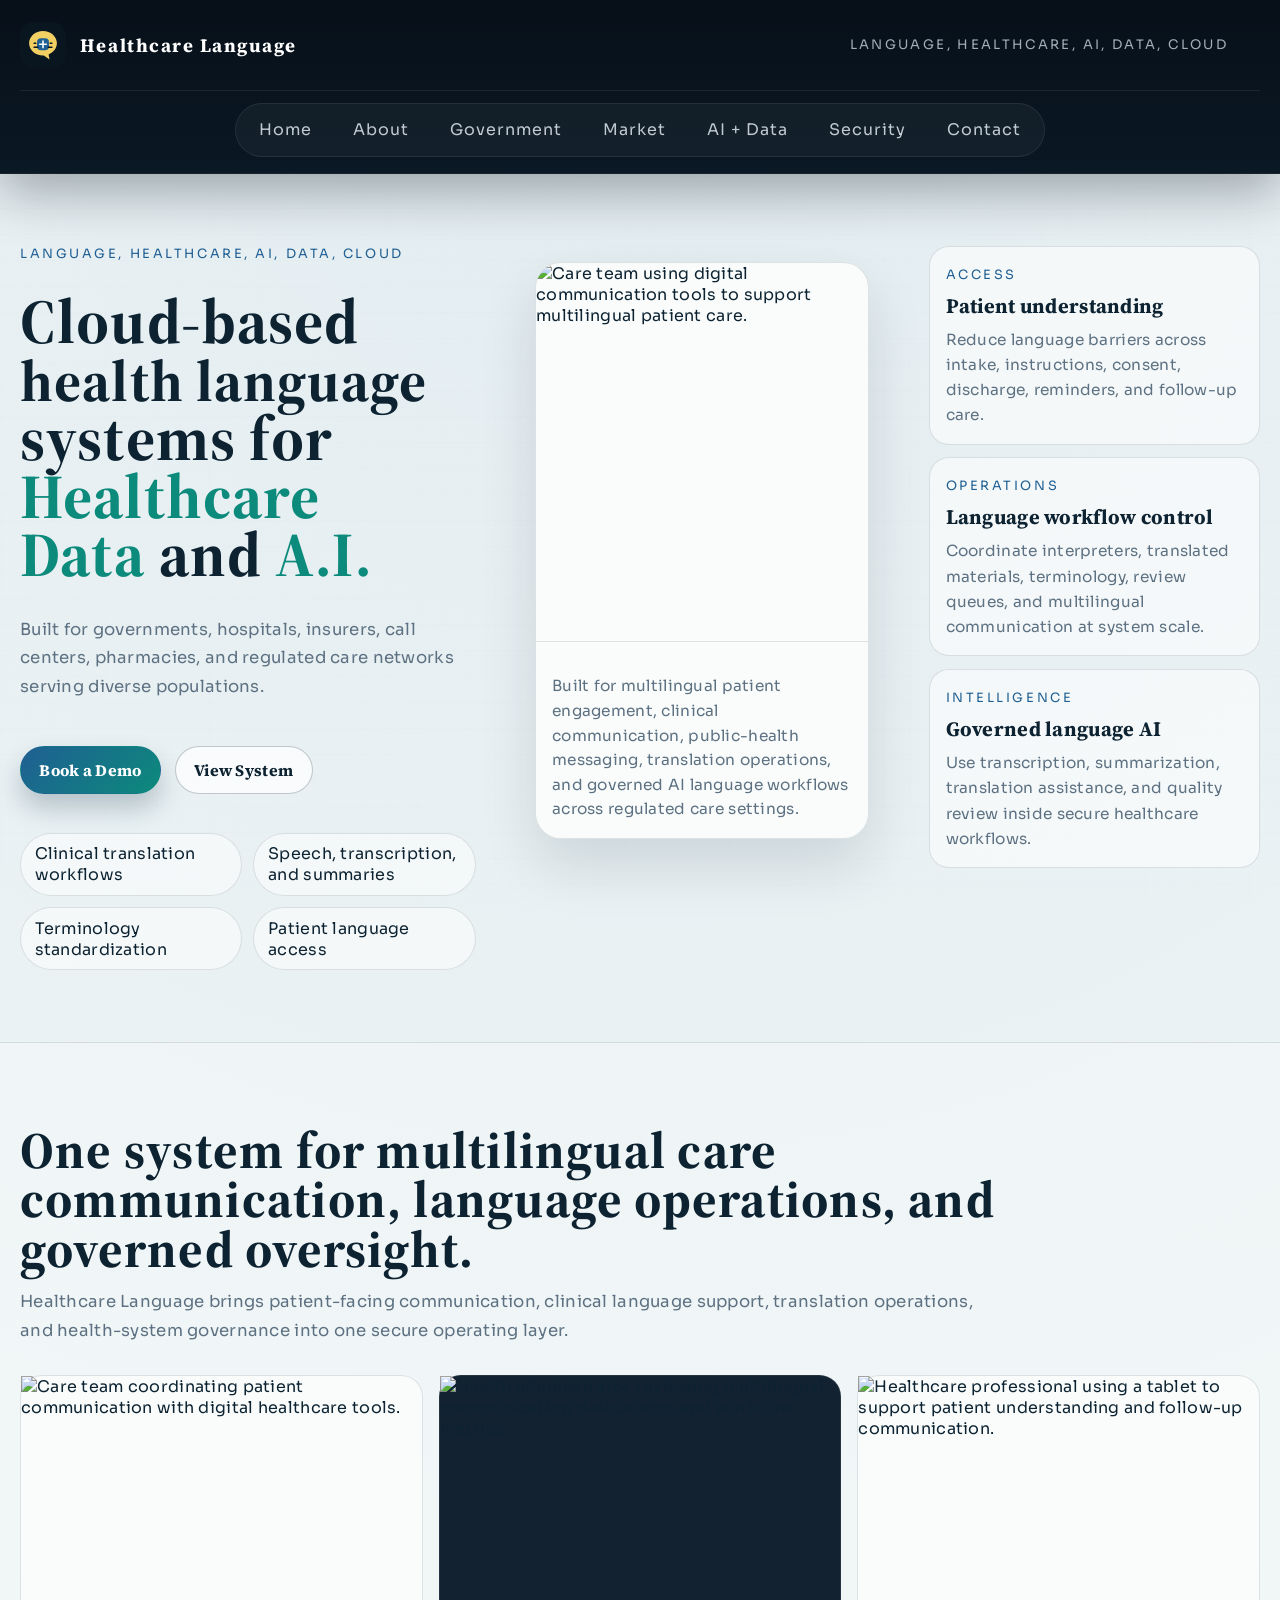
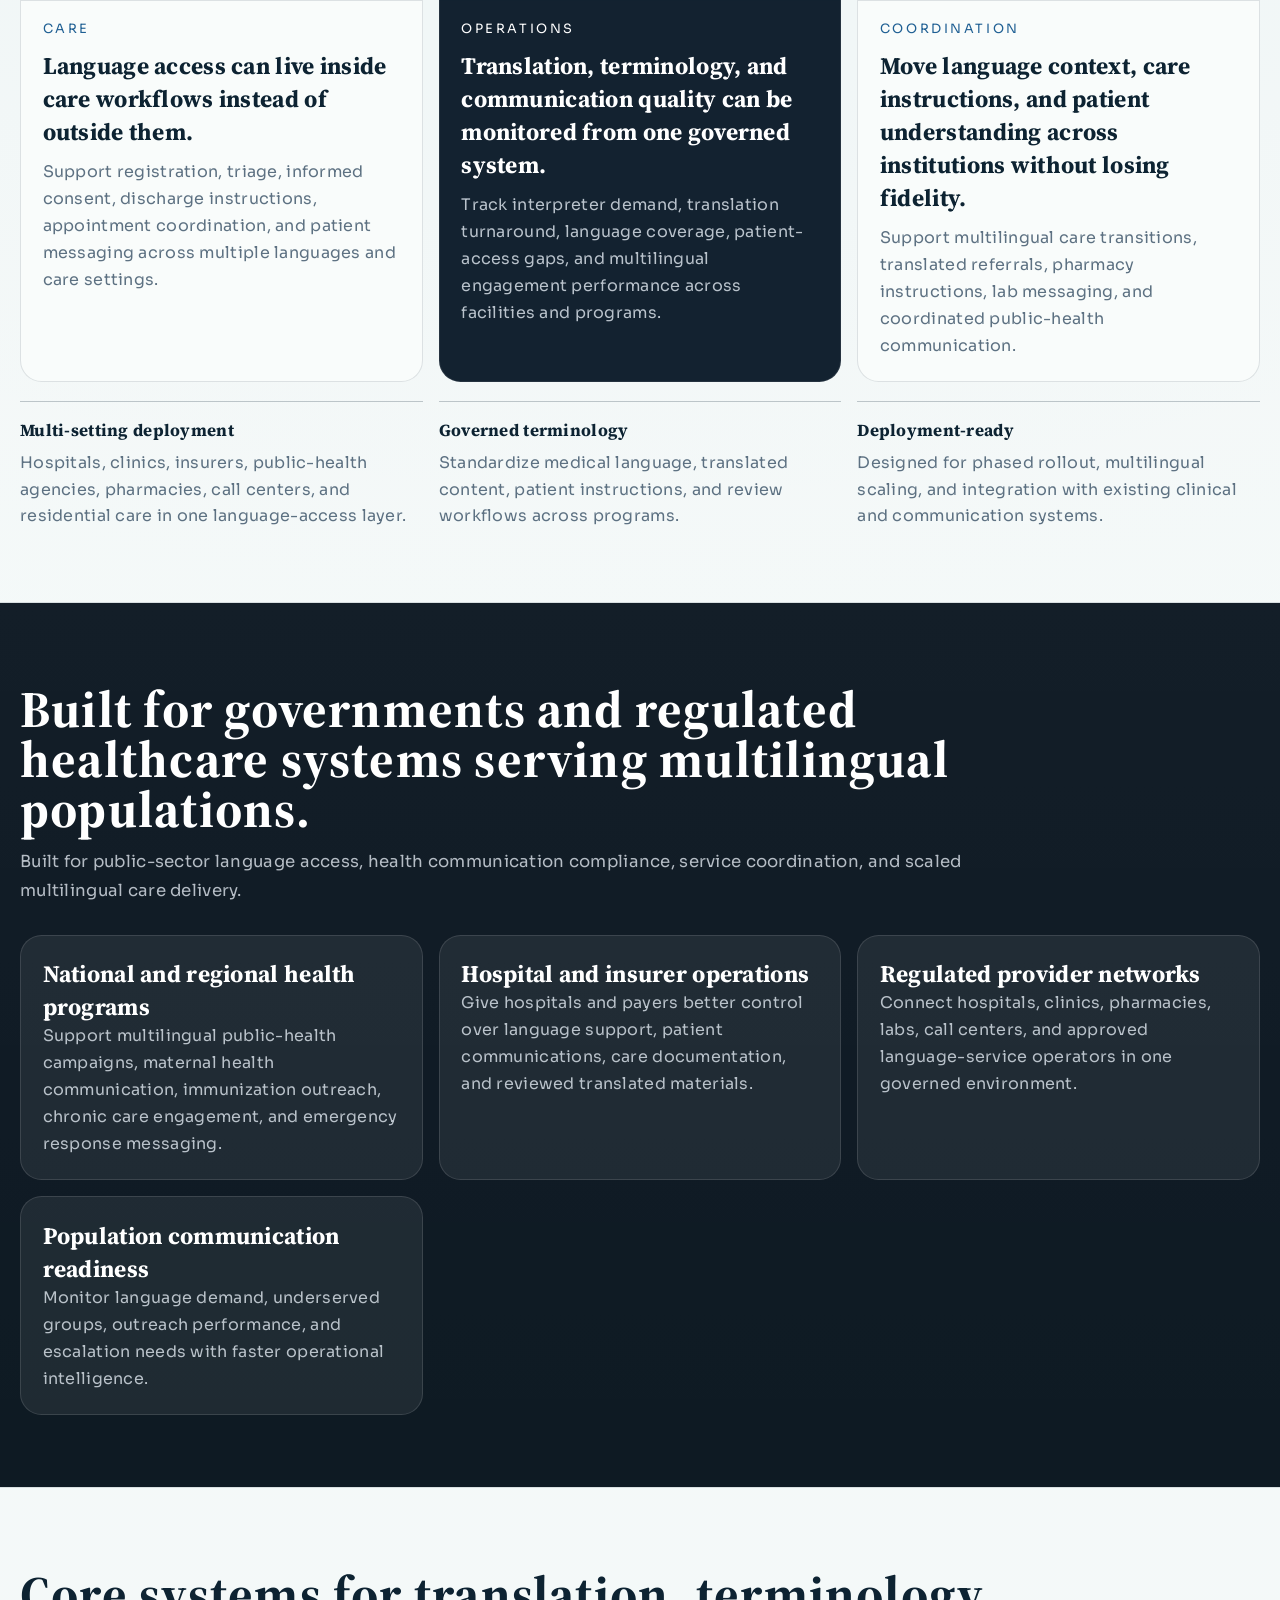
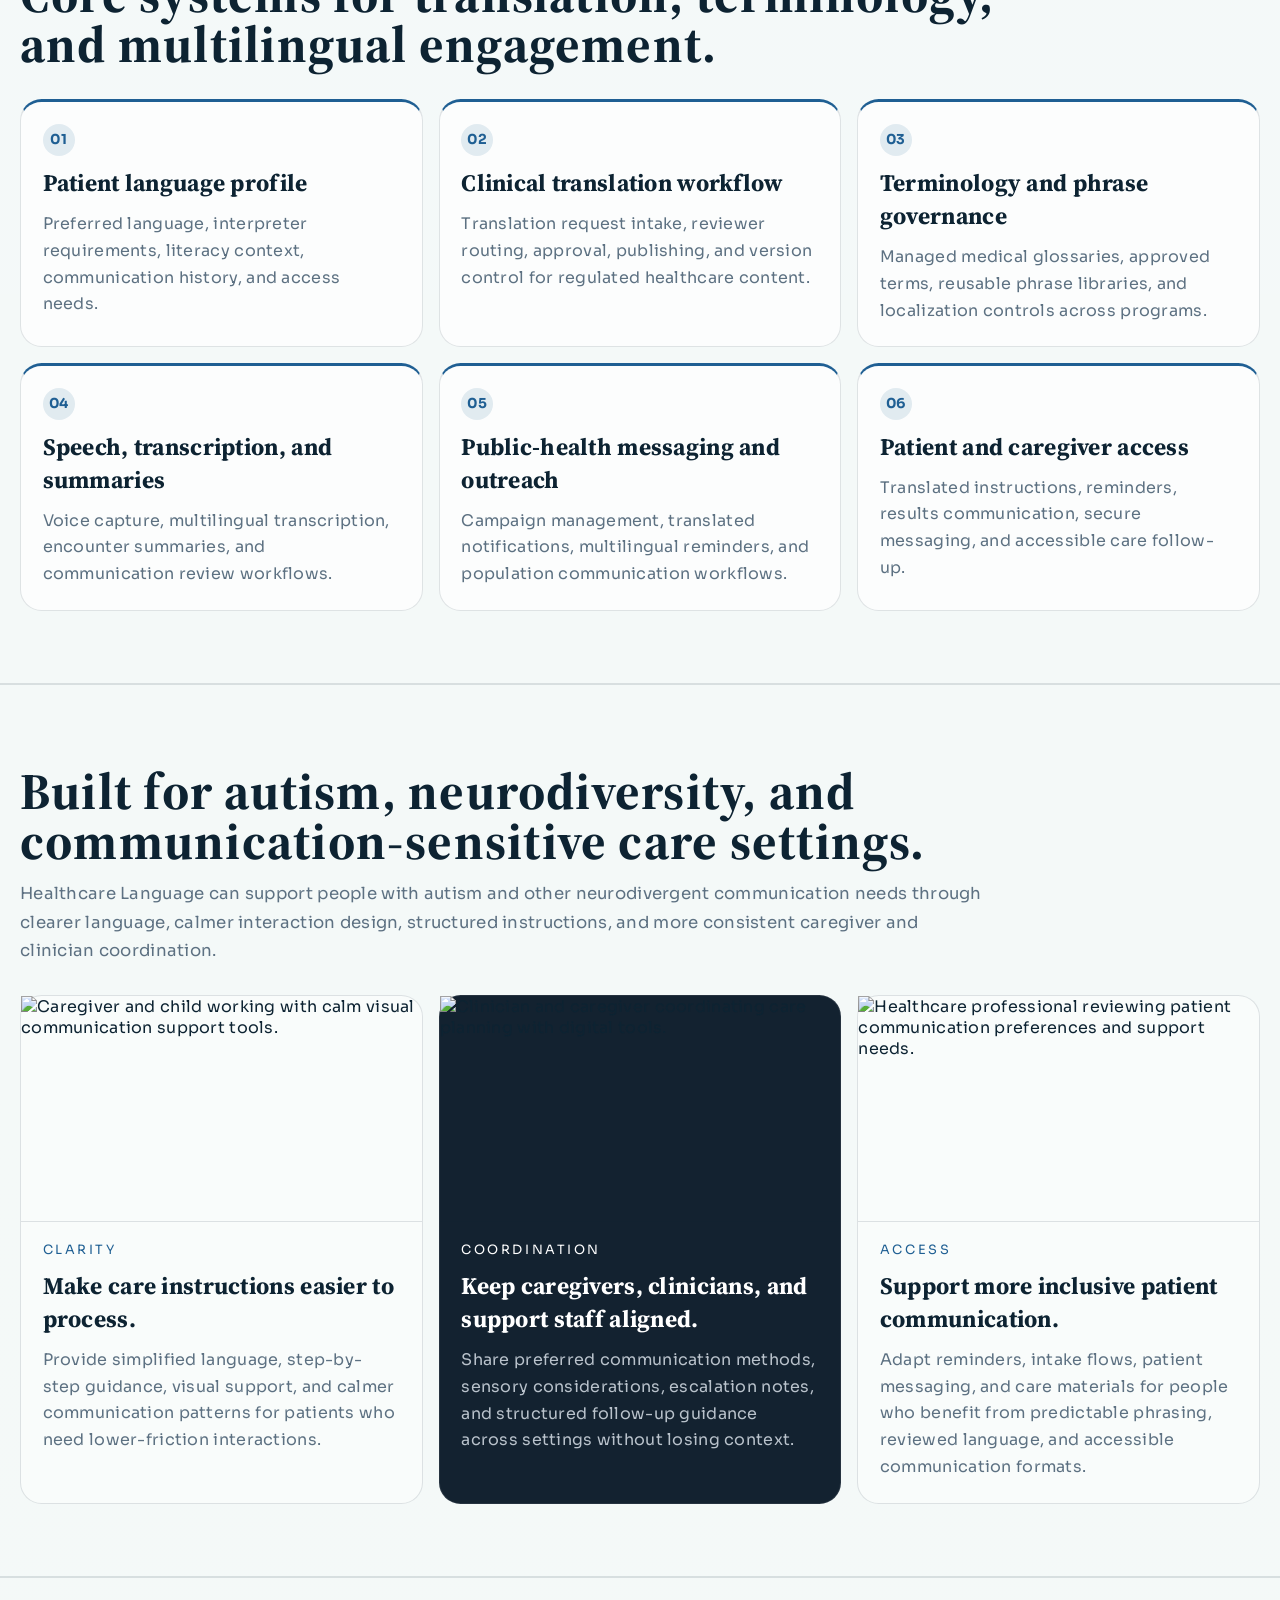
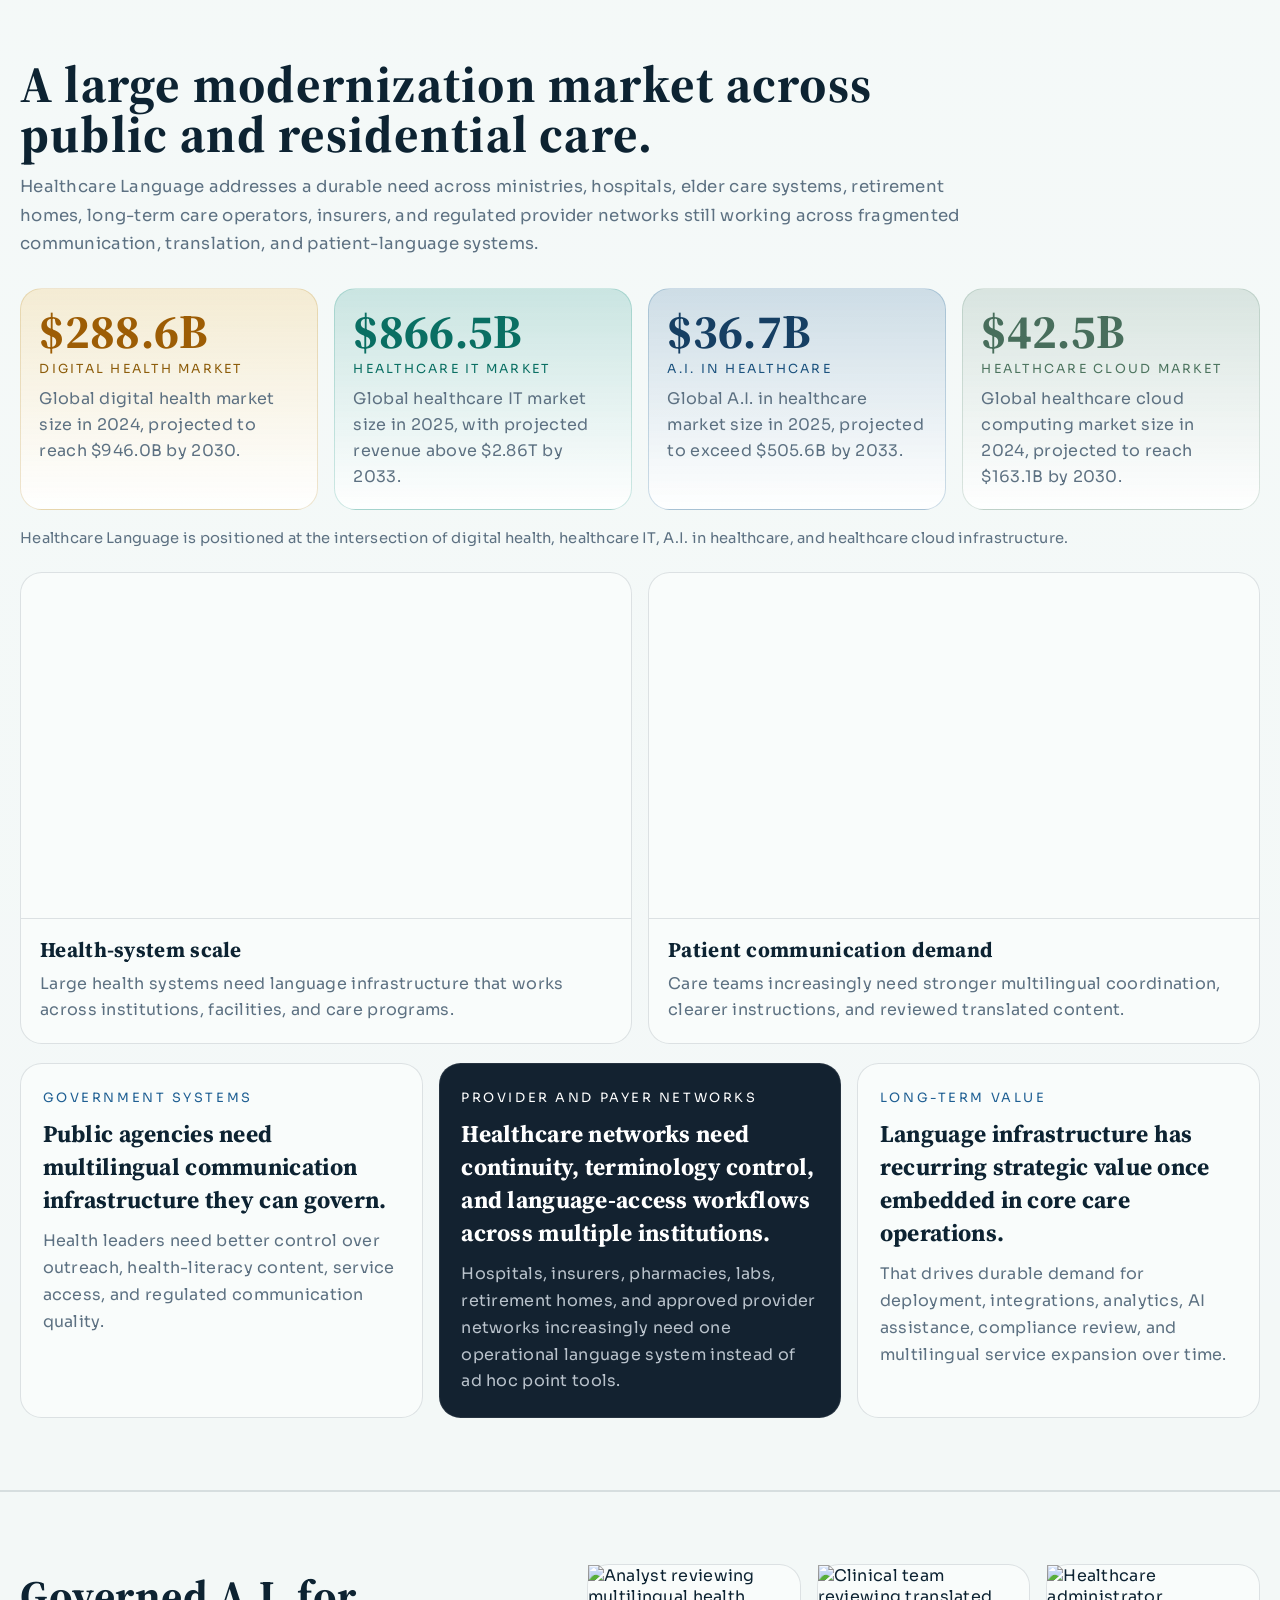
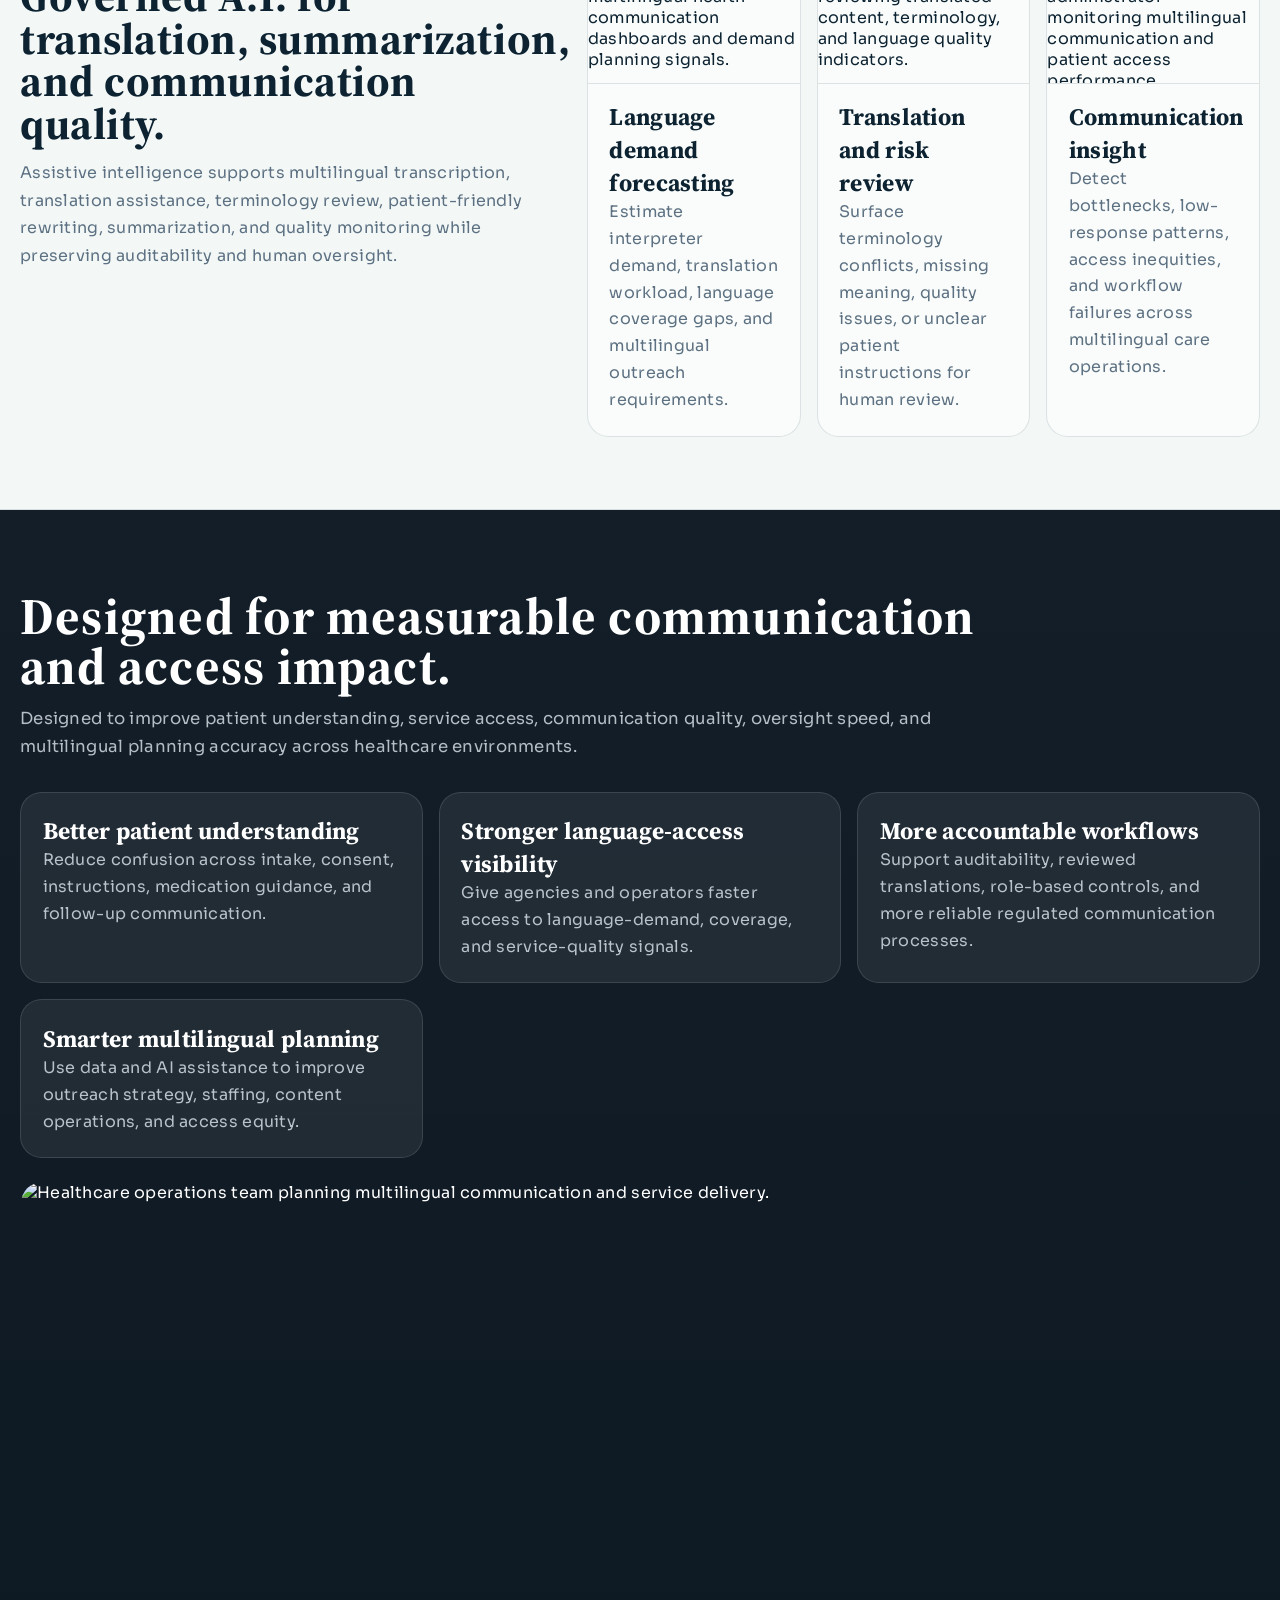
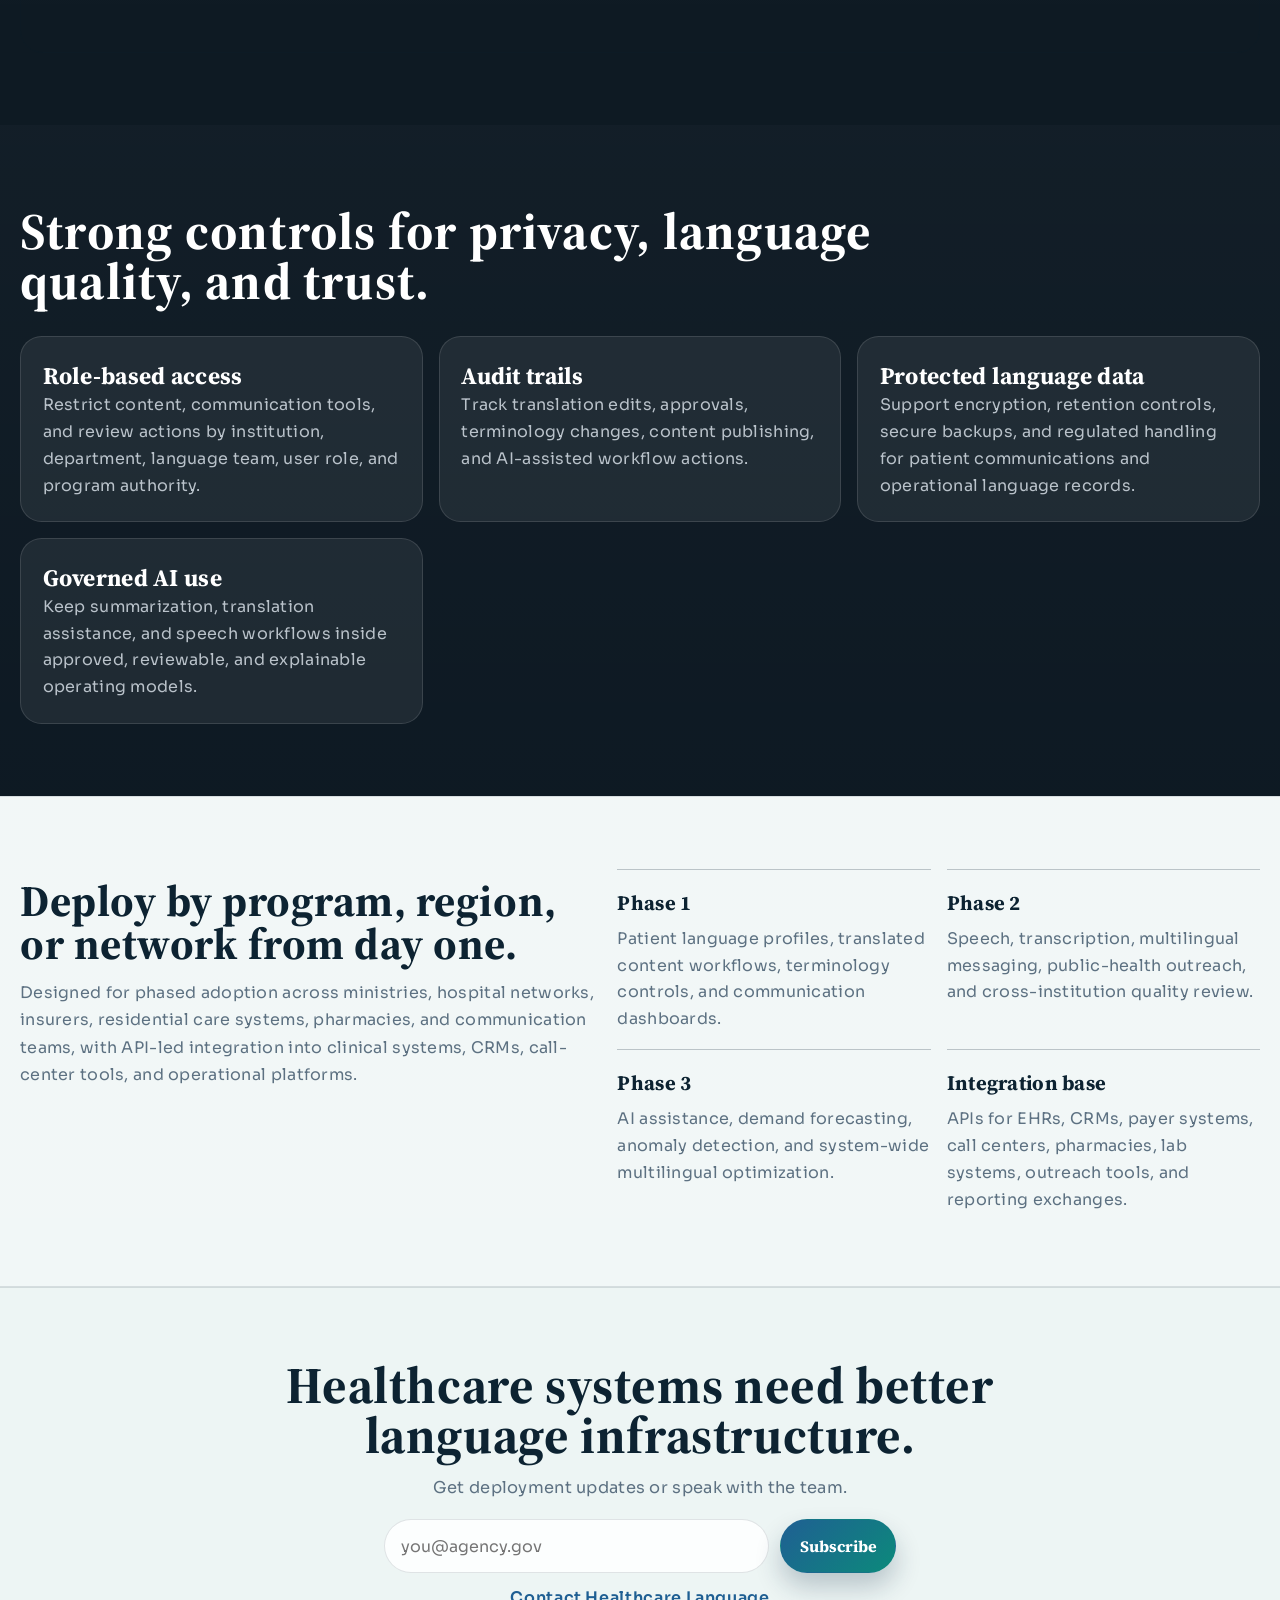
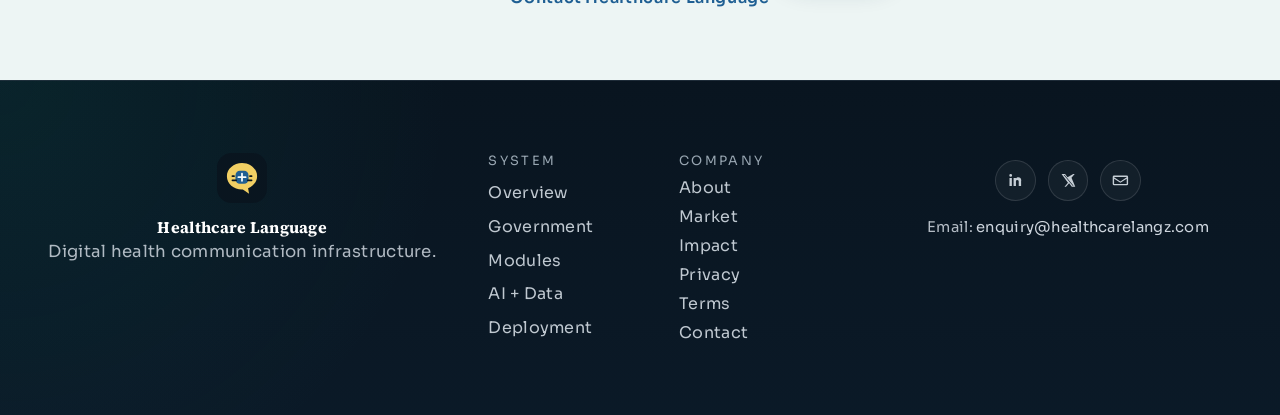
==== index.html @ f8b6d57e "Update email address in footer section" ====
<!DOCTYPE html>
<html lang="en">
<head>
  <meta charset="UTF-8">
  <meta name="viewport" content="width=device-width, initial-scale=1.0">
  <meta name="description" content="Healthcare Language is multilingual health communication infrastructure for governments, hospitals, insurers, and regulated care networks.">
  <title>Healthcare Language | Multilingual Health Communication Infrastructure</title>
  <link rel="preconnect" href="https://fonts.googleapis.com">
  <link rel="preconnect" href="https://fonts.gstatic.com" crossorigin>
  <link href="https://fonts.googleapis.com/css2?family=Sora:wght@400;500;600;700&family=Source+Serif+4:wght@600;700&display=swap" rel="stylesheet">
  <link rel="icon" href="logo-mark.svg" type="image/svg+xml">
  <link rel="stylesheet" href="style.css">
</head>
<body>
  <div class="site-noise"></div>
  <header class="site-header">
    <div class="shell header-band">
      <a class="brand-link" href="./index.html" aria-label="Healthcare Language home">
        <img class="brand-mark" src="logo-mark.svg" alt="Healthcare Language logo">
        <div class="brand-copy">
          <span class="brand-name">Healthcare Language</span>
        </div>
      </a>
      <div class="header-center">
        <span class="header-kicker">Language, Healthcare, AI, Data, Cloud</span>
      </div>
    </div>
    <div class="shell nav-shell">
      <button class="nav-toggle" type="button" aria-expanded="false" aria-controls="primary-nav">
        <span>Menu</span>
      </button>
      <nav class="main-nav" id="primary-nav" aria-label="Primary navigation">
        <a href="./index.html#system">Home</a>
        <a href="./about.html">About</a>
        <a href="./index.html#government">Government</a>
        <a href="./index.html#opportunity">Market</a>
        <a href="./index.html#intelligence">AI + Data</a>
        <a href="./index.html#security">Security</a>
        <a href="./contact.html">Contact</a>
      </nav>
    </div>
  </header>

  <main>
    <section class="hero">
      <div class="shell hero-grid">
        <article class="hero-copy">
          <span class="eyebrow">Language, Healthcare, AI, Data, Cloud</span>
          <h1>Cloud-based<br><span class="no-break hero-line-compact">health language</span><br><span>systems for</span><br><span class="headline-accent">Healthcare</span><br><span><span class="headline-accent">Data</span> and <span class="no-break headline-accent">A.I.</span></span></h1>
          <p class="hero-dek">Built for governments, hospitals, insurers, call centers, pharmacies, and regulated care networks serving diverse populations.</p>
          <div class="hero-actions">
            <a class="button button-solid" href="./contact.html">Book a Demo</a>
            <a class="button button-outline" href="./index.html#system">View System</a>
          </div>
          <div class="hero-points">
            <span>Clinical translation workflows</span>
            <span>Speech, transcription, and summaries</span>
            <span>Terminology standardization</span>
            <span>Patient language access</span>
          </div>
        </article>

        <figure class="hero-visual">
          <img src="https://images.unsplash.com/photo-1576091160550-2173dba999ef?auto=format&fit=crop&w=1600&q=80" alt="Care team using digital communication tools to support multilingual patient care.">
          <figcaption>Built for multilingual patient engagement, clinical communication, public-health messaging, translation operations, and governed AI language workflows across regulated care settings.</figcaption>
        </figure>

        <aside class="hero-rail">
          <article class="rail-card">
            <span class="rail-label">Access</span>
            <strong>Patient understanding</strong>
            <p>Reduce language barriers across intake, instructions, consent, discharge, reminders, and follow-up care.</p>
          </article>
          <article class="rail-card">
            <span class="rail-label">Operations</span>
            <strong>Language workflow control</strong>
            <p>Coordinate interpreters, translated materials, terminology, review queues, and multilingual communication at system scale.</p>
          </article>
          <article class="rail-card">
            <span class="rail-label">Intelligence</span>
            <strong>Governed language AI</strong>
            <p>Use transcription, summarization, translation assistance, and quality review inside secure healthcare workflows.</p>
          </article>
        </aside>
      </div>
    </section>

    <section class="section-sheet" id="system">
      <div class="shell">
        <div class="section-head">
          <h2>One system for multilingual care communication, language operations, and governed oversight.</h2>
          <p>Healthcare Language brings patient-facing communication, clinical language support, translation operations, and health-system governance into one secure operating layer.</p>
        </div>
        <div class="feature-grid">
          <article class="feature-card">
            <img class="card-image" src="https://images.unsplash.com/photo-1584515933487-779824d29309?auto=format&fit=crop&w=1200&q=80" alt="Care team coordinating patient communication with digital healthcare tools.">
            <span class="feature-tag">Care</span>
            <h3>Language access can live inside care workflows instead of outside them.</h3>
            <p>Support registration, triage, informed consent, discharge instructions, appointment coordination, and patient messaging across multiple languages and care settings.</p>
          </article>
          <article class="feature-card feature-card-dark">
            <img class="card-image" src="https://images.unsplash.com/photo-1579154204601-01588f351e67?auto=format&fit=crop&w=1200&q=80" alt="Health administrator reviewing multilingual communication dashboards and workflow metrics.">
            <span class="feature-tag">Operations</span>
            <h3>Translation, terminology, and communication quality can be monitored from one governed system.</h3>
            <p>Track interpreter demand, translation turnaround, language coverage, patient-access gaps, and multilingual engagement performance across facilities and programs.</p>
          </article>
          <article class="feature-card">
            <img class="card-image" src="https://images.unsplash.com/photo-1579684385127-1ef15d508118?auto=format&fit=crop&w=1200&q=80" alt="Healthcare professional using a tablet to support patient understanding and follow-up communication.">
            <span class="feature-tag">Coordination</span>
            <h3>Move language context, care instructions, and patient understanding across institutions without losing fidelity.</h3>
            <p>Support multilingual care transitions, translated referrals, pharmacy instructions, lab messaging, and coordinated public-health communication.</p>
          </article>
        </div>
        <div class="platform-highlights">
          <article>
            <strong>Multi-setting deployment</strong>
            <p>Hospitals, clinics, insurers, public-health agencies, pharmacies, call centers, and residential care in one language-access layer.</p>
          </article>
          <article>
            <strong>Governed terminology</strong>
            <p>Standardize medical language, translated content, patient instructions, and review workflows across programs.</p>
          </article>
          <article>
            <strong>Deployment-ready</strong>
            <p>Designed for phased rollout, multilingual scaling, and integration with existing clinical and communication systems.</p>
          </article>
        </div>
      </div>
    </section>

    <section class="section-dark" id="government">
      <div class="shell">
        <div class="section-head section-head-light">
          <h2>Built for governments and regulated healthcare systems serving multilingual populations.</h2>
          <p>Built for public-sector language access, health communication compliance, service coordination, and scaled multilingual care delivery.</p>
        </div>
        <div class="government-grid">
          <article class="government-card">
            <strong>National and regional health programs</strong>
            <p>Support multilingual public-health campaigns, maternal health communication, immunization outreach, chronic care engagement, and emergency response messaging.</p>
          </article>
          <article class="government-card">
            <strong>Hospital and insurer operations</strong>
            <p>Give hospitals and payers better control over language support, patient communications, care documentation, and reviewed translated materials.</p>
          </article>
          <article class="government-card">
            <strong>Regulated provider networks</strong>
            <p>Connect hospitals, clinics, pharmacies, labs, call centers, and approved language-service operators in one governed environment.</p>
          </article>
          <article class="government-card">
            <strong>Population communication readiness</strong>
            <p>Monitor language demand, underserved groups, outreach performance, and escalation needs with faster operational intelligence.</p>
          </article>
        </div>
      </div>
    </section>

    <section class="section-sheet" id="modules">
      <div class="shell">
        <div class="section-head">
          <h2>Core systems for translation, terminology, and multilingual engagement.</h2>
        </div>
        <div class="module-grid">
          <article class="module-card">
            <span class="module-no">01</span>
            <h3>Patient language profile</h3>
            <p>Preferred language, interpreter requirements, literacy context, communication history, and access needs.</p>
          </article>
          <article class="module-card">
            <span class="module-no">02</span>
            <h3>Clinical translation workflow</h3>
            <p>Translation request intake, reviewer routing, approval, publishing, and version control for regulated healthcare content.</p>
          </article>
          <article class="module-card">
            <span class="module-no">03</span>
            <h3>Terminology and phrase governance</h3>
            <p>Managed medical glossaries, approved terms, reusable phrase libraries, and localization controls across programs.</p>
          </article>
          <article class="module-card">
            <span class="module-no">04</span>
            <h3>Speech, transcription, and summaries</h3>
            <p>Voice capture, multilingual transcription, encounter summaries, and communication review workflows.</p>
          </article>
          <article class="module-card">
            <span class="module-no">05</span>
            <h3>Public-health messaging and outreach</h3>
            <p>Campaign management, translated notifications, multilingual reminders, and population communication workflows.</p>
          </article>
          <article class="module-card">
            <span class="module-no">06</span>
            <h3>Patient and caregiver access</h3>
            <p>Translated instructions, reminders, results communication, secure messaging, and accessible care follow-up.</p>
          </article>
        </div>
      </div>
    </section>

    <section class="section-sheet" id="neurodiversity">
      <div class="shell">
        <div class="section-head">
          <h2>Built for autism, neurodiversity, and communication-sensitive care settings.</h2>
          <p>Healthcare Language can support people with autism and other neurodivergent communication needs through clearer language, calmer interaction design, structured instructions, and more consistent caregiver and clinician coordination.</p>
        </div>
        <div class="feature-grid">
          <article class="feature-card">
            <img class="card-image" src="https://images.unsplash.com/photo-1584515933487-779824d29309?auto=format&fit=crop&w=1200&q=80" alt="Caregiver and child working with calm visual communication support tools.">
            <span class="feature-tag">Clarity</span>
            <h3>Make care instructions easier to process.</h3>
            <p>Provide simplified language, step-by-step guidance, visual support, and calmer communication patterns for patients who need lower-friction interactions.</p>
          </article>
          <article class="feature-card feature-card-dark">
            <img class="card-image" src="https://images.unsplash.com/photo-1579154204601-01588f351e67?auto=format&fit=crop&w=1200&q=80" alt="Clinician and caregiver coordinating care planning with digital tools.">
            <span class="feature-tag">Coordination</span>
            <h3>Keep caregivers, clinicians, and support staff aligned.</h3>
            <p>Share preferred communication methods, sensory considerations, escalation notes, and structured follow-up guidance across settings without losing context.</p>
          </article>
          <article class="feature-card">
            <img class="card-image" src="https://images.unsplash.com/photo-1579684385127-1ef15d508118?auto=format&fit=crop&w=1200&q=80" alt="Healthcare professional reviewing patient communication preferences and support needs.">
            <span class="feature-tag">Access</span>
            <h3>Support more inclusive patient communication.</h3>
            <p>Adapt reminders, intake flows, patient messaging, and care materials for people who benefit from predictable phrasing, reviewed language, and accessible communication formats.</p>
          </article>
        </div>
      </div>
    </section>

    <section class="section-sheet" id="opportunity">
      <div class="shell">
        <div class="section-head">
          <h2>A large modernization market across public and residential care.</h2>
          <p>Healthcare Language addresses a durable need across ministries, hospitals, elder care systems, retirement homes, long-term care operators, insurers, and regulated provider networks still working across fragmented communication, translation, and patient-language systems.</p>
        </div>
        <div class="market-stats">
          <article class="stat-card stat-card-amber">
            <strong>$288.6B</strong>
            <span>digital health market</span>
            <p>Global digital health market size in 2024, projected to reach $946.0B by 2030.</p>
          </article>
          <article class="stat-card stat-card-teal">
            <strong>$866.5B</strong>
            <span>healthcare IT market</span>
            <p>Global healthcare IT market size in 2025, with projected revenue above $2.86T by 2033.</p>
          </article>
          <article class="stat-card stat-card-navy">
            <strong>$36.7B</strong>
            <span>A.I. in healthcare</span>
            <p>Global A.I. in healthcare market size in 2025, projected to exceed $505.6B by 2033.</p>
          </article>
          <article class="stat-card stat-card-sage">
            <strong>$42.5B</strong>
            <span>healthcare cloud market</span>
            <p>Global healthcare cloud computing market size in 2024, projected to reach $163.1B by 2030.</p>
          </article>
        </div>
        <p class="market-source-note">Healthcare Language is positioned at the intersection of digital health, healthcare IT, A.I. in healthcare, and healthcare cloud infrastructure.</p>
        <div class="market-gallery">
          <article class="market-gallery-card">
            <img class="card-image" src="https://images.unsplash.com/photo-1584515933487-779824d29309?auto=format&fit=crop&w=1400&q=80" alt="Healthcare team reviewing multilingual patient communication workflows.">
            <strong>Health-system scale</strong>
            <p>Large health systems need language infrastructure that works across institutions, facilities, and care programs.</p>
          </article>
          <article class="market-gallery-card">
            <img class="card-image" src="https://images.unsplash.com/photo-1576091160399-112ba8d25d1d?auto=format&fit=crop&w=1400&q=80" alt="Clinician and patient reviewing care communication with digital support.">
            <strong>Patient communication demand</strong>
            <p>Care teams increasingly need stronger multilingual coordination, clearer instructions, and reviewed translated content.</p>
          </article>
        </div>
        <div class="opportunity-grid">
          <article class="feature-card">
            <span class="feature-tag">Government systems</span>
            <h3>Public agencies need multilingual communication infrastructure they can govern.</h3>
            <p>Health leaders need better control over outreach, health-literacy content, service access, and regulated communication quality.</p>
          </article>
          <article class="feature-card feature-card-dark">
            <span class="feature-tag">Provider and payer networks</span>
            <h3>Healthcare networks need continuity, terminology control, and language-access workflows across multiple institutions.</h3>
            <p>Hospitals, insurers, pharmacies, labs, retirement homes, and approved provider networks increasingly need one operational language system instead of ad hoc point tools.</p>
          </article>
          <article class="feature-card">
            <span class="feature-tag">Long-term value</span>
            <h3>Language infrastructure has recurring strategic value once embedded in core care operations.</h3>
            <p>That drives durable demand for deployment, integrations, analytics, AI assistance, compliance review, and multilingual service expansion over time.</p>
          </article>
        </div>
      </div>
    </section>

    <section class="section-sheet" id="intelligence">
      <div class="shell intelligence-shell">
        <div class="intelligence-copy">
          <h2>Governed A.I. for translation, summarization, and communication quality.</h2>
          <p>Assistive intelligence supports multilingual transcription, translation assistance, terminology review, patient-friendly rewriting, summarization, and quality monitoring while preserving auditability and human oversight.</p>
        </div>
        <div class="intelligence-grid">
          <article class="intelligence-card">
            <img class="card-image" src="https://images.unsplash.com/photo-1581056771107-24ca5f033842?auto=format&fit=crop&w=1200&q=80" alt="Analyst reviewing multilingual health communication dashboards and demand planning signals.">
            <strong>Language demand forecasting</strong>
            <p>Estimate interpreter demand, translation workload, language coverage gaps, and multilingual outreach requirements.</p>
          </article>
          <article class="intelligence-card">
            <img class="card-image" src="https://images.unsplash.com/photo-1576671081837-49000212a370?auto=format&fit=crop&w=1200&q=80" alt="Clinical team reviewing translated content, terminology, and language quality indicators.">
            <strong>Translation and risk review</strong>
            <p>Surface terminology conflicts, missing meaning, quality issues, or unclear patient instructions for human review.</p>
          </article>
          <article class="intelligence-card">
            <img class="card-image" src="https://images.unsplash.com/photo-1579165466741-7f35e4755660?auto=format&fit=crop&w=1200&q=80" alt="Healthcare administrator monitoring multilingual communication and patient access performance.">
            <strong>Communication insight</strong>
            <p>Detect bottlenecks, low-response patterns, access inequities, and workflow failures across multilingual care operations.</p>
          </article>
        </div>
      </div>
    </section>

    <section class="section-dark" id="impact">
      <div class="shell">
        <div class="section-head section-head-light">
          <h2>Designed for measurable communication and access impact.</h2>
          <p>Designed to improve patient understanding, service access, communication quality, oversight speed, and multilingual planning accuracy across healthcare environments.</p>
        </div>
        <div class="impact-grid">
          <article class="security-card">
            <strong>Better patient understanding</strong>
            <p>Reduce confusion across intake, consent, instructions, medication guidance, and follow-up communication.</p>
          </article>
          <article class="security-card">
            <strong>Stronger language-access visibility</strong>
            <p>Give agencies and operators faster access to language-demand, coverage, and service-quality signals.</p>
          </article>
          <article class="security-card">
            <strong>More accountable workflows</strong>
            <p>Support auditability, reviewed translations, role-based controls, and more reliable regulated communication processes.</p>
          </article>
          <article class="security-card">
            <strong>Smarter multilingual planning</strong>
            <p>Use data and AI assistance to improve outreach strategy, staffing, content operations, and access equity.</p>
          </article>
        </div>
        <div class="impact-visual-band">
          <img src="https://images.unsplash.com/photo-1579154204601-01588f351e67?auto=format&fit=crop&w=1800&q=80" alt="Healthcare operations team planning multilingual communication and service delivery.">
        </div>
      </div>
    </section>

    <section class="section-dark" id="security">
      <div class="shell">
        <div class="section-head section-head-light">
          <h2>Strong controls for privacy, language quality, and trust.</h2>
        </div>
        <div class="security-grid">
          <article class="security-card">
            <strong>Role-based access</strong>
            <p>Restrict content, communication tools, and review actions by institution, department, language team, user role, and program authority.</p>
          </article>
          <article class="security-card">
            <strong>Audit trails</strong>
            <p>Track translation edits, approvals, terminology changes, content publishing, and AI-assisted workflow actions.</p>
          </article>
          <article class="security-card">
            <strong>Protected language data</strong>
            <p>Support encryption, retention controls, secure backups, and regulated handling for patient communications and operational language records.</p>
          </article>
          <article class="security-card">
            <strong>Governed AI use</strong>
            <p>Keep summarization, translation assistance, and speech workflows inside approved, reviewable, and explainable operating models.</p>
          </article>
        </div>
      </div>
    </section>

    <section class="section-sheet" id="deployment">
      <div class="shell deployment-shell">
        <div class="deployment-copy">
          <h2>Deploy by program, region, or network from day one.</h2>
          <p>Designed for phased adoption across ministries, hospital networks, insurers, residential care systems, pharmacies, and communication teams, with API-led integration into clinical systems, CRMs, call-center tools, and operational platforms.</p>
        </div>
        <div class="deployment-list">
          <article>
            <strong>Phase 1</strong>
            <p>Patient language profiles, translated content workflows, terminology controls, and communication dashboards.</p>
          </article>
          <article>
            <strong>Phase 2</strong>
            <p>Speech, transcription, multilingual messaging, public-health outreach, and cross-institution quality review.</p>
          </article>
          <article>
            <strong>Phase 3</strong>
            <p>AI assistance, demand forecasting, anomaly detection, and system-wide multilingual optimization.</p>
          </article>
          <article>
            <strong>Integration base</strong>
            <p>APIs for EHRs, CRMs, payer systems, call centers, pharmacies, lab systems, outreach tools, and reporting exchanges.</p>
          </article>
        </div>
      </div>
    </section>

    <section class="closing-section">
      <div class="shell closing-stack">
        <h2>Healthcare systems need better language infrastructure.</h2>
        <p class="closing-lead">Get deployment updates or speak with the team.</p>
        <form class="closing-inline-form" action="#" method="post">
          <input type="email" name="newsletter-email" placeholder="you@agency.gov" required>
          <button class="button button-solid" type="submit">Subscribe</button>
        </form>
        <a class="closing-link" href="./contact.html">Contact Healthcare Language</a>
      </div>
    </section>
  </main>

  <footer class="site-footer">
    <div class="shell footer-shell">
      <div class="footer-brand">
        <img class="brand-mark" src="logo-mark.svg" alt="Healthcare Language logo">
        <div>
          <strong>Healthcare Language</strong>
          <p>Digital health communication infrastructure.</p>
        </div>
      </div>
      <div class="footer-links">
        <div class="footer-link-group">
          <span>System</span>
          <a href="./index.html#system">Overview</a>
          <a href="./index.html#government">Government</a>
          <a href="./index.html#modules">Modules</a>
          <a href="./index.html#intelligence">AI + Data</a>
          <a href="./index.html#deployment">Deployment</a>
        </div>
        <div class="footer-link-group">
          <span>Company</span>
          <a href="./about.html">About</a>
          <a href="./index.html#opportunity">Market</a>
          <a href="./index.html#impact">Impact</a>
          <a href="./privacy.html">Privacy</a>
          <a href="./terms.html">Terms</a>
          <a href="./contact.html">Contact</a>
        </div>
      </div>
      <div class="footer-social-block">
        <div class="footer-socials" aria-label="Social media links">
          <a href="#" aria-label="LinkedIn">
            <svg viewBox="0 0 24 24" aria-hidden="true"><path fill="currentColor" d="M6.94 8.5H3.56V20h3.38V8.5ZM5.25 3A1.97 1.97 0 1 0 5.3 6.94 1.97 1.97 0 0 0 5.25 3ZM20.44 12.47c0-3.45-1.84-5.05-4.3-5.05-1.98 0-2.87 1.09-3.37 1.86V8.5H9.4V20h3.37v-6.42c0-.34.03-.68.13-.93.27-.68.9-1.38 1.95-1.38 1.38 0 1.93 1.04 1.93 2.57V20h3.37v-7.53Z"/></svg>
          </a>
          <a href="#" aria-label="X">
            <svg viewBox="0 0 24 24" aria-hidden="true"><path fill="currentColor" d="M18.9 3H21l-4.58 5.24L21.8 21h-4.94l-3.87-5.06L8.56 21H6.45l4.9-5.61L2.2 3h5.07l3.5 4.63L18.9 3Zm-.73 16.74h1.16L6.64 4.2H5.4l12.77 15.54Z"/></svg>
          </a>
          <a href="mailto:enquiry@healthlingua.com" aria-label="Email">
            <svg viewBox="0 0 24 24" aria-hidden="true"><path fill="currentColor" d="M3 5h18a2 2 0 0 1 2 2v10a2 2 0 0 1-2 2H3a2 2 0 0 1-2-2V7a2 2 0 0 1 2-2Zm0 2v.51l9 5.89 9-5.89V7H3Zm18 10V9.49l-8.45 5.53a1 1 0 0 1-1.1 0L3 9.49V17h18Z"/></svg>
          </a>
        </div>
        <div class="footer-social-contact">
          <p>Email: <a href="mailto:enquiry@healthcarelangz.com">enquiry@healthcarelangz.com</a></p>
          
        </div>
      </div>
    </div>
  </footer>

  <script src="script.js"></script>
</body>
</html>
---- style.css ----
:root {
  --paper: #edf5f4;
  --paper-bright: #f9fcfb;
  --ink: #0d2332;
  --muted: #5d7182;
  --line: rgba(13, 35, 50, 0.12);
  --line-strong: rgba(13, 35, 50, 0.24);
  --navy: #0f2e46;
  --cobalt: #1f5f93;
  --teal: #0c8a7b;
  --deep: #09151f;
  --deep-soft: #132230;
  --white: #ffffff;
}

*,
*::before,
*::after {
  box-sizing: border-box;
}

html {
  scroll-behavior: smooth;
}

body {
  margin: 0;
  font-family: "Sora", sans-serif;
  letter-spacing: 0.018em;
  color: var(--ink);
  background:
    radial-gradient(circle at top, rgba(31, 95, 147, 0.08), transparent 24%),
    linear-gradient(180deg, rgba(255, 255, 255, 0.35), rgba(255, 255, 255, 0)),
    var(--paper);
}

img {
  display: block;
  max-width: 100%;
}

a {
  color: inherit;
}

button,
input,
textarea {
  font: inherit;
}

h1,
h2,
h3,
strong,
.brand-name,
.button,
.header-edition {
  font-family: "Source Serif 4", serif;
  font-weight: 700;
}

h1,
h2,
h3,
p {
  margin: 0;
}

.shell {
  width: min(1240px, calc(100% - 2rem));
  margin: 0 auto;
}

.site-noise {
  position: fixed;
  inset: 0;
  pointer-events: none;
  background:
    linear-gradient(rgba(0, 0, 0, 0.018) 1px, transparent 1px),
    linear-gradient(90deg, rgba(0, 0, 0, 0.015) 1px, transparent 1px);
  background-size: 100% 26px, 26px 100%;
  opacity: 0.45;
  z-index: 0;
}

.site-header,
main,
.site-footer {
  position: relative;
  z-index: 1;
}

.site-header {
  background:
    linear-gradient(180deg, rgba(7, 15, 24, 0.98), rgba(11, 24, 37, 0.95)),
    var(--deep);
  border-bottom: 1px solid rgba(255, 255, 255, 0.08);
  box-shadow: 0 18px 48px rgba(6, 16, 26, 0.32);
}

.header-band {
  display: grid;
  grid-template-columns: auto 1fr auto;
  gap: 1rem;
  align-items: center;
  min-height: 5.6rem;
}

.brand-link,
.brand-copy,
.footer-brand {
  display: flex;
  align-items: center;
}

.brand-link {
  gap: 0.9rem;
  text-decoration: none;
}

.brand-mark {
  width: 2.85rem;
  height: 2.85rem;
}

.brand-copy {
  flex-direction: column;
  align-items: flex-start;
  gap: 0.08rem;
}

.brand-name,
.header-edition {
  color: var(--white);
}

.brand-name {
  font-size: 1.18rem;
  letter-spacing: 0.08em;
}

.brand-subtitle,
.header-kicker {
  color: rgba(214, 228, 239, 0.74);
  font-size: 0.82rem;
  letter-spacing: 0.18em;
  text-transform: uppercase;
}

.header-center {
  text-align: right;
  justify-self: end;
  padding: 0 1rem;
}

.header-kicker {
  display: block;
}

.header-edition {
  display: block;
  font-size: 1.14rem;
  letter-spacing: 0.06em;
}

.nav-shell {
  border-top: 1px solid rgba(255, 255, 255, 0.08);
  padding: 0.75rem 0 1rem;
}

.nav-toggle {
  display: none;
  align-items: center;
  justify-content: center;
  min-height: 2.7rem;
  padding: 0 1rem;
  border: 1px solid rgba(255, 255, 255, 0.14);
  border-radius: 999px;
  background: rgba(255, 255, 255, 0.06);
  color: var(--white);
  letter-spacing: 0.08em;
  text-transform: uppercase;
}

.main-nav {
  display: flex;
  flex-wrap: wrap;
  gap: 0.55rem;
  align-items: center;
  padding: 0.45rem;
  border: 1px solid rgba(255, 255, 255, 0.08);
  background: rgba(255, 255, 255, 0.04);
  border-radius: 999px;
  width: fit-content;
  max-width: 100%;
  margin: 0 auto;
}

.main-nav a,
.footer-links a {
  text-decoration: none;
}

.main-nav a {
  min-height: 2.35rem;
  display: inline-flex;
  align-items: center;
  padding: 0 0.95rem;
  border-radius: 999px;
  color: rgba(232, 239, 247, 0.82);
  border: 1px solid transparent;
  letter-spacing: 0.06em;
}

.main-nav a:hover {
  background: rgba(31, 95, 147, 0.18);
  border-color: rgba(31, 95, 147, 0.32);
  color: var(--white);
}

.button {
  display: inline-flex;
  align-items: center;
  justify-content: center;
  min-height: 3rem;
  padding: 0 1.15rem;
  border-radius: 999px;
  border: 1px solid transparent;
  text-decoration: none;
  font-size: 1rem;
}

.button-solid {
  background: linear-gradient(135deg, var(--cobalt), var(--teal));
  color: var(--white);
  box-shadow: 0 14px 26px rgba(15, 46, 70, 0.24);
}

.button-outline {
  background: rgba(255, 255, 255, 0.72);
  border-color: var(--line-strong);
  color: var(--ink);
}

.hero,
.section-sheet,
.section-dark,
.closing-section,
.page-hero,
.site-footer {
  padding: 4.5rem 0;
}

.hero-grid {
  display: grid;
  grid-template-columns: 1.1fr 1fr 0.8fr;
  gap: 1.2rem;
  align-items: start;
}

.hero-copy,
.hero-visual,
.hero-rail,
.about-grid,
.belief-grid,
.narrative-shell,
.narrative-list,
.feature-grid,
.opportunity-grid,
.government-grid,
.module-grid,
.intelligence-shell,
.intelligence-grid,
.impact-grid,
.security-grid,
.deployment-shell,
.deployment-list,
.closing-shell,
.contact-shell,
.legal-grid,
.footer-shell {
  display: grid;
  gap: 1rem;
}

.hero-copy {
  align-content: start;
  min-width: 0;
}

.hero-visual,
.hero-rail {
  min-width: 0;
}

.eyebrow,
.section-tag,
.feature-tag,
.rail-label,
.newsletter-panel span,
.contact-form span,
.footer-newsletter label {
  display: inline-block;
  color: var(--cobalt);
  font-size: 0.8rem;
  letter-spacing: 0.2em;
  text-transform: uppercase;
}

.hero-copy h1,
.page-hero h1 {
  margin: 0.9rem 0 1rem;
  font-size: clamp(2.5rem, 4.9vw, 4.4rem);
  line-height: 0.93;
  letter-spacing: 0.018em;
}

.hero-copy h1 {
  max-width: 13ch;
}

.page-hero h1 {
  max-width: 100%;
}

.no-break {
  white-space: nowrap;
}

.headline-accent {
  color: var(--teal);
}

.hero-line-compact {
  font-size: 0.92em;
}

.hero-dek,
.section-head p,
.closing-copy p,
.footer-brand p {
  color: var(--muted);
  line-height: 1.72;
  font-size: 1.04rem;
}

.hero-dek {
  max-width: 34rem;
}

.hero-actions {
  display: flex;
  gap: 0.85rem;
  margin-top: 1.8rem;
}

.hero-points {
  display: grid;
  grid-template-columns: repeat(2, minmax(0, max-content));
  gap: 0.7rem;
  margin-top: 1.4rem;
}

.hero-points span {
  padding: 0.6rem 0.85rem;
  border: 1px solid var(--line);
  background: rgba(255, 255, 255, 0.52);
  border-radius: 999px;
}

.hero-visual,
.feature-card,
.government-card,
.module-card,
.intelligence-card,
.security-card,
.contact-card,
.contact-form,
.legal-card,
.newsletter-panel {
  border: 1px solid var(--line);
  background: var(--paper-bright);
}

.hero-visual {
  overflow: hidden;
  border-radius: 1.6rem;
  box-shadow: 0 26px 56px rgba(10, 28, 45, 0.12);
}

.hero-visual img {
  width: 100%;
  aspect-ratio: 7 / 8;
  object-fit: cover;
  border-bottom: 1px solid var(--line);
}

.hero-visual figcaption {
  padding: 1rem;
  color: var(--muted);
  line-height: 1.6;
  font-size: 0.96rem;
}

.hero-rail {
  display: grid;
  gap: 0.8rem;
}

.rail-card {
  padding: 1rem;
  border: 1px solid var(--line);
  border-radius: 1.25rem;
  background: rgba(255, 255, 255, 0.56);
}

.rail-card strong {
  display: block;
  margin: 0.5rem 0 0.45rem;
  font-size: 1.28rem;
}

.rail-card p {
  color: var(--muted);
  line-height: 1.64;
  font-size: 0.96rem;
}

.section-sheet {
  background: rgba(255, 255, 255, 0.26);
  border-top: 1px solid var(--line);
  border-bottom: 1px solid var(--line);
}

.section-dark {
  background:
    linear-gradient(180deg, rgba(255, 255, 255, 0.04), rgba(255, 255, 255, 0.02)),
    var(--deep);
  color: var(--white);
}

.section-head {
  max-width: 61rem;
  margin-bottom: 1.85rem;
}

.section-head h2 {
  margin: 0.65rem 0 0.85rem;
  font-size: clamp(2.2rem, 4vw, 3.45rem);
  line-height: 0.97;
  letter-spacing: 0.024em;
}

.section-head-light .section-tag,
.section-head-light p {
  color: rgba(232, 239, 247, 0.76);
}

.section-head-light h2 {
  color: var(--white);
}

.feature-grid,
.opportunity-grid,
.government-grid,
.impact-grid,
.security-grid {
  grid-template-columns: repeat(3, minmax(0, 1fr));
}

.market-stats {
  display: grid;
  grid-template-columns: repeat(4, minmax(0, 1fr));
  gap: 1rem;
  margin: 0 0 1.2rem;
}

.market-gallery {
  display: grid;
  grid-template-columns: repeat(2, minmax(0, 1fr));
  gap: 1rem;
  margin: 0 0 1.2rem;
}

.market-gallery-card {
  border: 1px solid var(--line);
  border-radius: 1.35rem;
  background: var(--paper-bright);
  overflow: hidden;
}

.market-gallery-card strong {
  display: block;
  margin: 0.15rem 1.2rem 0.45rem;
  font-size: 1.32rem;
}

.market-gallery-card p {
  margin: 0 1.2rem 1.2rem;
  color: var(--muted);
  line-height: 1.66;
}

.stat-card {
  padding: 1.2rem 1.15rem;
  border: 1px solid var(--line);
  border-radius: 1.35rem;
  background: rgba(255, 255, 255, 0.72);
}

.stat-card-amber {
  background: linear-gradient(180deg, rgba(244, 183, 64, 0.2), rgba(255, 255, 255, 0.9));
  border-color: rgba(176, 126, 20, 0.2);
}

.stat-card-teal {
  background: linear-gradient(180deg, rgba(12, 138, 123, 0.18), rgba(255, 255, 255, 0.9));
  border-color: rgba(12, 138, 123, 0.2);
}

.stat-card-navy {
  background: linear-gradient(180deg, rgba(31, 95, 147, 0.18), rgba(255, 255, 255, 0.92));
  border-color: rgba(31, 95, 147, 0.22);
}

.stat-card-sage {
  background: linear-gradient(180deg, rgba(92, 136, 114, 0.18), rgba(255, 255, 255, 0.9));
  border-color: rgba(92, 136, 114, 0.22);
}

.stat-card strong {
  display: block;
  font-size: clamp(2rem, 4vw, 3rem);
  line-height: 0.95;
  color: var(--navy);
}

.stat-card-amber strong {
  color: #9d5d05;
}

.stat-card-teal strong {
  color: #0a6f63;
}

.stat-card-navy strong {
  color: #163f63;
}

.stat-card-sage strong {
  color: #486e5c;
}

.stat-card span {
  display: block;
  margin: 0.45rem 0 0.55rem;
  color: var(--cobalt);
  font-size: 0.78rem;
  letter-spacing: 0.18em;
  text-transform: uppercase;
}

.stat-card-amber span {
  color: #8d5d0b;
}

.stat-card-teal span {
  color: #0a6f63;
}

.stat-card-navy span {
  color: #1b527e;
}

.stat-card-sage span {
  color: #4d745f;
}

.stat-card p {
  color: var(--muted);
  line-height: 1.62;
}

.market-source-note {
  margin: -0.15rem 0 1.35rem;
  color: var(--muted);
  font-size: 0.92rem;
  line-height: 1.6;
}

.platform-highlights {
  display: grid;
  grid-template-columns: repeat(3, minmax(0, 1fr));
  gap: 1rem;
  margin-top: 1.15rem;
}

.about-mini-grid,
.legal-summary-grid {
  display: grid;
  grid-template-columns: repeat(3, minmax(0, 1fr));
  gap: 1rem;
  margin-top: 1.2rem;
}

.about-image-band,
.impact-visual-band {
  margin-top: 1.4rem;
}

.about-image-band img,
.impact-visual-band img {
  width: 100%;
  aspect-ratio: 21 / 8;
  object-fit: cover;
  border: 1px solid var(--line);
  border-radius: 1.4rem;
}

.platform-highlights article,
.mini-panel {
  padding: 1rem 0 0;
  border-top: 1px solid var(--line-strong);
}

.platform-highlights strong,
.mini-panel strong {
  display: block;
  margin-bottom: 0.55rem;
  font-size: 1.06rem;
}

.platform-highlights p,
.mini-panel p {
  color: var(--muted);
  line-height: 1.66;
}

.about-grid {
  grid-template-columns: repeat(2, minmax(0, 1fr));
}

.about-card,
.narrative-copy,
.narrative-list article {
  padding: 1.3rem;
  border: 1px solid var(--line);
  background: var(--paper-bright);
}

.about-card h2 {
  margin: 0.7rem 0 0.85rem;
  font-size: clamp(1.85rem, 3vw, 2.6rem);
  line-height: 1.02;
  letter-spacing: 0.012em;
}

.about-card p,
.narrative-copy p,
.narrative-list p {
  color: var(--muted);
  line-height: 1.7;
}

.belief-grid {
  grid-template-columns: repeat(3, minmax(0, 1fr));
}

.narrative-shell {
  grid-template-columns: 0.95fr 1.05fr;
  align-items: start;
}

.narrative-copy h2 {
  margin: 0.7rem 0 0.85rem;
  font-size: clamp(2rem, 3.4vw, 3rem);
  line-height: 0.99;
  letter-spacing: 0.012em;
}

.narrative-list {
  grid-template-columns: 1fr;
}

.narrative-list article strong {
  display: block;
  margin-bottom: 0.55rem;
  font-size: 1.3rem;
}

.module-grid {
  grid-template-columns: repeat(3, minmax(0, 1fr));
}

.feature-card,
.government-card,
.module-card,
.intelligence-card,
.security-card,
.contact-card,
.contact-form,
.legal-card {
  padding: 1.35rem;
  border-radius: 1.35rem;
}

.feature-card h3,
.government-card strong,
.module-card h3,
.intelligence-card strong,
.security-card strong,
.contact-card h2,
.legal-card h2 {
  margin: 0.65rem 0 0.72rem;
  font-size: 1.48rem;
}

.feature-card p,
.government-card p,
.module-card p,
.intelligence-card p,
.security-card p,
.contact-list,
.contact-note a,
.legal-card p,
.deployment-list p {
  color: var(--muted);
  line-height: 1.68;
}

.card-image {
  width: calc(100% + 2.7rem);
  max-width: none;
  margin: -1.35rem -1.35rem 1rem;
  aspect-ratio: 16 / 9;
  object-fit: cover;
  border-bottom: 1px solid var(--line);
}

.feature-card-dark {
  background: var(--deep-soft);
  border-color: rgba(255, 255, 255, 0.08);
}

.feature-card-dark .feature-tag,
.feature-card-dark h3,
.feature-card-dark p {
  color: var(--white);
}

.feature-card-dark p {
  color: rgba(232, 239, 247, 0.78);
}

.government-card,
.security-card {
  background: rgba(255, 255, 255, 0.07);
  border-color: rgba(255, 255, 255, 0.12);
}

.government-card strong,
.security-card strong,
.government-card p,
.security-card p {
  color: var(--white);
}

.government-card p,
.security-card p {
  color: rgba(232, 239, 247, 0.77);
}

.module-card {
  border-top: 3px solid var(--cobalt);
  background: rgba(255, 255, 255, 0.68);
}

.module-no {
  display: inline-flex;
  width: 2rem;
  height: 2rem;
  align-items: center;
  justify-content: center;
  border-radius: 999px;
  background: rgba(31, 95, 147, 0.12);
  color: var(--cobalt);
  font-size: 0.86rem;
  font-weight: 700;
}

.intelligence-shell {
  grid-template-columns: 0.9fr 1.1fr;
}

.intelligence-copy h2 {
  margin: 0.7rem 0 0.85rem;
  font-size: clamp(2.15rem, 3.4vw, 3.2rem);
  line-height: 0.98;
  letter-spacing: 0.012em;
}

.intelligence-copy p {
  color: var(--muted);
  line-height: 1.72;
}

.intelligence-grid {
  grid-template-columns: repeat(3, minmax(0, 1fr));
}

.deployment-shell {
  grid-template-columns: 0.95fr 1.05fr;
  align-items: start;
}

.deployment-copy h2 {
  margin: 0.7rem 0 0.85rem;
  font-size: clamp(2.15rem, 3.4vw, 3.2rem);
  line-height: 0.98;
  letter-spacing: 0.012em;
}

.deployment-copy p {
  color: var(--muted);
  line-height: 1.72;
}

.deployment-list {
  grid-template-columns: repeat(2, minmax(0, 1fr));
}

.deployment-list article {
  padding: 1.2rem 0 0;
  border-top: 1px solid var(--line-strong);
}

.deployment-list strong {
  display: block;
  margin-bottom: 0.55rem;
  font-size: 1.28rem;
}

.closing-section {
  border-top: 1px solid var(--line);
}

.closing-shell {
  grid-template-columns: 1fr 0.78fr;
  align-items: end;
}

.closing-copy h2 {
  margin: 0.7rem 0 0.9rem;
  font-size: clamp(2.2rem, 4vw, 3.3rem);
  line-height: 0.98;
  letter-spacing: 0.012em;
}

.closing-stack {
  max-width: 46rem;
  margin: 0 auto;
  display: grid;
  justify-items: center;
  text-align: center;
  gap: 0.9rem;
}

.closing-stack h2 {
  margin: 0;
  font-size: clamp(2.25rem, 4vw, 3.35rem);
  line-height: 0.98;
  letter-spacing: 0.012em;
}

.closing-lead {
  color: var(--muted);
  line-height: 1.68;
  font-size: 1.02rem;
}

.closing-inline-form {
  width: min(32rem, 100%);
  display: grid;
  grid-template-columns: minmax(0, 1fr) auto;
  gap: 0.7rem;
  margin-top: 0.2rem;
}

.closing-inline-form input {
  width: 100%;
  min-height: 3rem;
  padding: 0.95rem 1rem;
  border: 1px solid var(--line);
  background: rgba(255, 255, 255, 0.84);
  border-radius: 999px;
}

.closing-link {
  color: var(--cobalt);
  text-decoration: none;
  font-weight: 600;
  letter-spacing: 0.04em;
}

.closing-link:hover {
  text-decoration: underline;
}

.closing-actions,
.newsletter-panel,
.footer-newsletter {
  display: grid;
  gap: 0.75rem;
}

.newsletter-panel,
.footer-newsletter {
  padding: 1.1rem;
  border-radius: 1.3rem;
}

.newsletter-copy,
.footer-newsletter-copy {
  color: var(--muted);
  line-height: 1.6;
  font-size: 0.94rem;
  margin: -0.1rem 0 0.1rem;
}

.newsletter-panel input,
.footer-newsletter input,
.contact-form input,
.contact-form textarea {
  width: 100%;
  min-height: 3rem;
  padding: 0.95rem 1rem;
  border: 1px solid var(--line);
  background: rgba(255, 255, 255, 0.84);
}

.page-hero {
  padding: 2.2rem 0 1.1rem;
}

.page-hero-shell {
  border-bottom: 1px solid var(--line);
  padding-bottom: 0.85rem;
}

.page-hero .section-head {
  max-width: 74rem;
}

.contact-stack {
  display: grid;
  gap: 1.4rem;
}

.contact-intro-card {
  border: 1px solid var(--line);
  border-radius: 1.5rem;
  background: var(--paper-bright);
  overflow: hidden;
}

.contact-intro-copy {
  padding: 1.25rem 1.3rem 1.35rem;
}

.contact-intro-copy h2 {
  margin: 0.65rem 0 0.7rem;
  font-size: clamp(2rem, 3.5vw, 3rem);
  line-height: 0.98;
}

.contact-intro-copy p {
  color: var(--muted);
  line-height: 1.7;
}

.contact-banner {
  width: 100%;
  aspect-ratio: 19 / 7;
  object-fit: cover;
}

.contact-list {
  margin: 1rem 0 0;
  padding-left: 1.2rem;
}

.contact-list li + li {
  margin-top: 0.45rem;
}

.contact-note {
  margin-top: 1.4rem;
  padding-top: 1rem;
  border-top: 1px solid var(--line);
}

.contact-note strong,
.contact-form span {
  display: block;
  margin-bottom: 0.45rem;
}

.contact-form label {
  display: block;
  margin-bottom: 1rem;
}

.contact-form textarea {
  resize: vertical;
}

.contact-form-wide {
  max-width: 48rem;
  padding: 1.35rem;
  border: 1px solid var(--line);
  background: var(--paper-bright);
}

.contact-form-wide h2 {
  margin: -0.1rem 0 0.8rem;
  font-size: clamp(1.9rem, 3vw, 2.6rem);
  line-height: 1;
}

.contact-form-intro {
  margin: -0.2rem 0 1rem;
  color: var(--muted);
  line-height: 1.68;
}

.contact-mini-grid {
  display: grid;
  grid-template-columns: repeat(3, minmax(0, 1fr));
  gap: 1rem;
}

.legal-grid {
  grid-template-columns: repeat(2, minmax(0, 1fr));
}

.legal-card-indexed {
  position: relative;
}

.legal-index {
  display: inline-flex;
  width: 2rem;
  height: 2rem;
  align-items: center;
  justify-content: center;
  border-radius: 999px;
  background: rgba(31, 95, 147, 0.12);
  color: var(--cobalt);
  font-size: 0.82rem;
  font-weight: 700;
  letter-spacing: 0.08em;
}

.site-footer {
  background:
    radial-gradient(circle at top left, rgba(12, 138, 123, 0.13), transparent 34%),
    linear-gradient(180deg, rgba(9, 21, 31, 0.98), rgba(11, 26, 39, 0.98)),
    var(--deep);
  color: var(--white);
  border-top: 1px solid rgba(255, 255, 255, 0.08);
}

.footer-shell {
  grid-template-columns: 1.1fr 0.9fr 0.95fr;
  align-items: start;
  gap: 1.5rem;
}

.footer-brand {
  gap: 0.85rem;
  flex-direction: column;
  align-items: center;
  text-align: center;
}

.footer-brand p {
  color: rgba(232, 239, 247, 0.75);
  max-width: 28rem;
}

.footer-brand .brand-mark {
  width: 3.1rem;
  height: 3.1rem;
}

.footer-brand p + p {
  margin-top: 0.4rem;
  color: rgba(232, 239, 247, 0.6);
  font-size: 0.92rem;
}

.footer-address {
  color: #f1cf63;
}

.footer-email a {
  color: rgba(232, 239, 247, 0.82);
  text-decoration: none;
}

.footer-email a:hover {
  color: var(--white);
}

.footer-links {
  display: grid;
  grid-template-columns: repeat(2, minmax(0, 1fr));
  gap: 1.1rem;
  align-content: start;
}

.footer-link-group {
  display: grid;
  gap: 0.5rem;
}

.footer-link-group span {
  color: rgba(214, 228, 239, 0.7);
  font-size: 0.8rem;
  letter-spacing: 0.18em;
  text-transform: uppercase;
}

.footer-links a {
  color: rgba(232, 239, 247, 0.82);
  width: fit-content;
}

.footer-links a:hover {
  color: var(--white);
}

.footer-newsletter {
  border: 1px solid rgba(255, 255, 255, 0.08);
  background: rgba(255, 255, 255, 0.04);
}

.footer-social-block {
  display: grid;
  gap: 0.9rem;
  align-content: start;
  justify-items: center;
  text-align: center;
}

.footer-logo-strip {
  display: flex;
  justify-content: center;
  align-items: center;
  gap: 0.7rem;
  margin-top: 0.4rem;
  align-items: center;
}

.footer-logo-strip img {
  width: auto;
  max-height: 4rem;
  object-fit: contain;
  opacity: 0.95;
}

.footer-socials {
  display: flex;
  gap: 0.75rem;
  justify-content: center;
  align-items: center;
  margin-top: 0.45rem;
}

.footer-socials a {
  width: 2.55rem;
  height: 2.55rem;
  display: inline-flex;
  align-items: center;
  justify-content: center;
  border-radius: 999px;
  border: 1px solid rgba(255, 255, 255, 0.12);
  background: rgba(255, 255, 255, 0.04);
  color: rgba(232, 239, 247, 0.84);
  text-decoration: none;
}

.footer-socials a:hover {
  color: var(--white);
  border-color: rgba(241, 207, 99, 0.48);
  background: rgba(241, 207, 99, 0.08);
}

.footer-socials svg {
  width: 1.05rem;
  height: 1.05rem;
}

.footer-social-contact {
  display: grid;
  gap: 0.35rem;
  max-width: 18rem;
}

.footer-social-contact p {
  margin: 0;
  color: rgba(232, 239, 247, 0.76);
  line-height: 1.6;
  font-size: 0.92rem;
}

.footer-social-contact p:first-child {
  white-space: nowrap;
}

.footer-social-contact a {
  color: rgba(232, 239, 247, 0.88);
  text-decoration: none;
}

.footer-social-contact a:hover {
  color: var(--white);
}

.partnership-section {
  overflow: hidden;
}

.partnership-shell {
  display: grid;
  gap: 2rem;
}

.partnership-head {
  display: grid;
  width: 100%;
  max-width: none;
  margin: 0 auto 1.85rem;
  text-align: center;
  justify-items: center;
}

.partnership-head h2 {
  width: 100%;
  text-align: center;
}

.partnership-head p {
  max-width: 42rem;
}

.partnership-carousel {
  position: relative;
  overflow: hidden;
  width: 100%;
  padding: 0.5rem 0;
}

.partnership-carousel::before,
.partnership-carousel::after {
  content: "";
  position: absolute;
  top: 0;
  bottom: 0;
  width: 5rem;
  z-index: 1;
  pointer-events: none;
}

.partnership-carousel::before {
  left: 0;
  background: linear-gradient(90deg, rgba(238, 245, 244, 1) 0%, rgba(238, 245, 244, 0) 100%);
}

.partnership-carousel::after {
  right: 0;
  background: linear-gradient(270deg, rgba(238, 245, 244, 1) 0%, rgba(238, 245, 244, 0) 100%);
}

.partnership-track {
  display: flex;
  align-items: center;
  gap: 1.35rem;
  width: max-content;
  animation: partnership-scroll 24s linear infinite;
}

.partner-logo-card {
  width: 12.5rem;
  min-width: 12.5rem;
  height: 6.5rem;
  display: flex;
  align-items: center;
  justify-content: center;
  border-radius: 1.45rem;
  padding: 1rem 1.2rem;
  background: rgba(255, 255, 255, 0.8);
  border: 1px solid rgba(13, 35, 50, 0.08);
  box-shadow: 0 12px 30px rgba(9, 21, 31, 0.06);
}

.partner-logo-card img {
  width: 100%;
  max-width: 9.5rem;
  max-height: 3.4rem;
  object-fit: contain;
  filter: saturate(0.96) contrast(1.02);
}

@keyframes partnership-scroll {
  from {
    transform: translateX(0);
  }

  to {
    transform: translateX(calc(-50% - 0.675rem));
  }
}

@media (prefers-reduced-motion: reduce) {
  .partnership-track {
    animation: none;
  }
}

@media (max-width: 1120px) {
  .hero-grid,
  .about-grid,
  .narrative-shell,
  .intelligence-shell,
  .deployment-shell,
  .legal-grid,
  .footer-shell {
    grid-template-columns: 1fr;
  }

  .feature-grid,
  .opportunity-grid,
  .government-grid,
  .belief-grid,
  .module-grid,
  .intelligence-grid,
  .impact-grid,
  .security-grid,
  .deployment-list,
  .market-stats,
  .market-gallery,
  .platform-highlights,
  .contact-mini-grid,
  .about-mini-grid,
  .legal-summary-grid {
    grid-template-columns: repeat(2, minmax(0, 1fr));
  }

  .hero-rail {
    grid-template-columns: repeat(3, minmax(0, 1fr));
  }

  .partner-logo-card {
    width: 11rem;
    min-width: 11rem;
  }
}

@media (max-width: 860px) {
  .header-band,
  .main-nav,
  .hero-actions,
  .hero-points,
  .about-grid,
  .belief-grid,
  .narrative-list,
  .feature-grid,
  .opportunity-grid,
  .government-grid,
  .module-grid,
  .intelligence-grid,
  .impact-grid,
  .security-grid,
  .deployment-list,
  .footer-links,
  .footer-newsletter-row {
    display: grid;
  }

  .header-band {
    grid-template-columns: 1fr;
    justify-items: start;
    padding: 1rem 0;
  }

  .header-center {
    justify-self: start;
    text-align: left;
    padding: 0;
  }

  .nav-shell {
    display: grid;
    gap: 0.75rem;
    padding: 0.75rem 0 1rem;
  }

  .nav-toggle {
    display: inline-flex;
    justify-self: start;
  }

  .main-nav {
    display: none;
    width: 100%;
    border-radius: 1.15rem;
    margin: 0;
  }

  .main-nav.is-open {
    display: grid;
  }

  .closing-inline-form {
    grid-template-columns: 1fr;
  }

  .hero-points,
  .about-grid,
  .belief-grid,
  .narrative-list,
  .feature-grid,
  .opportunity-grid,
  .government-grid,
  .module-grid,
  .intelligence-grid,
  .impact-grid,
  .security-grid,
  .deployment-list,
  .footer-links,
  .market-stats,
  .market-gallery,
  .platform-highlights,
  .contact-mini-grid,
  .about-mini-grid,
  .legal-summary-grid {
    grid-template-columns: 1fr;
  }

  .hero-rail {
    grid-template-columns: 1fr;
  }

  .hero-copy h1,
  .page-hero h1 {
    font-size: 2.65rem;
  }

  .partnership-carousel::before,
  .partnership-carousel::after {
    width: 2.75rem;
  }

  .partner-logo-card {
    width: 9.5rem;
    min-width: 9.5rem;
    height: 5.6rem;
    padding: 0.85rem 1rem;
  }

  .partner-logo-card img {
    max-width: 7.6rem;
    max-height: 2.8rem;
  }
}
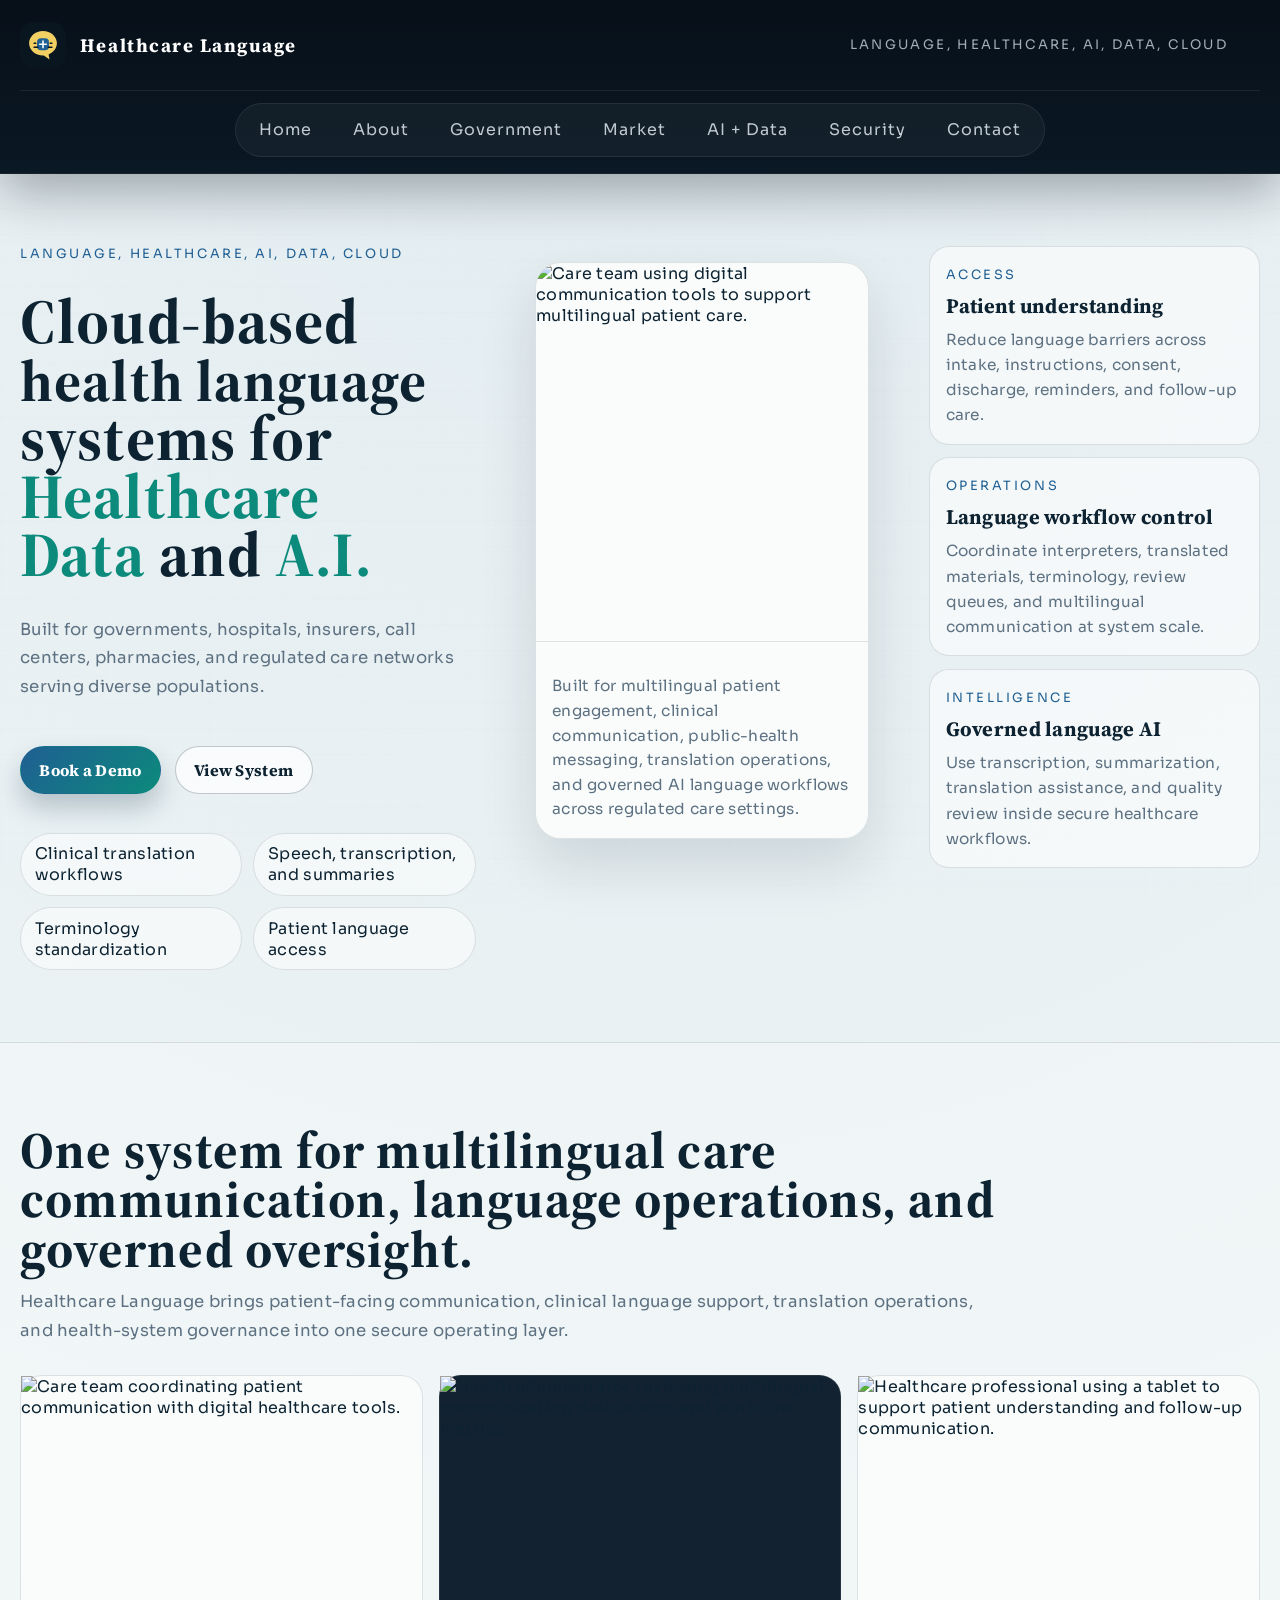
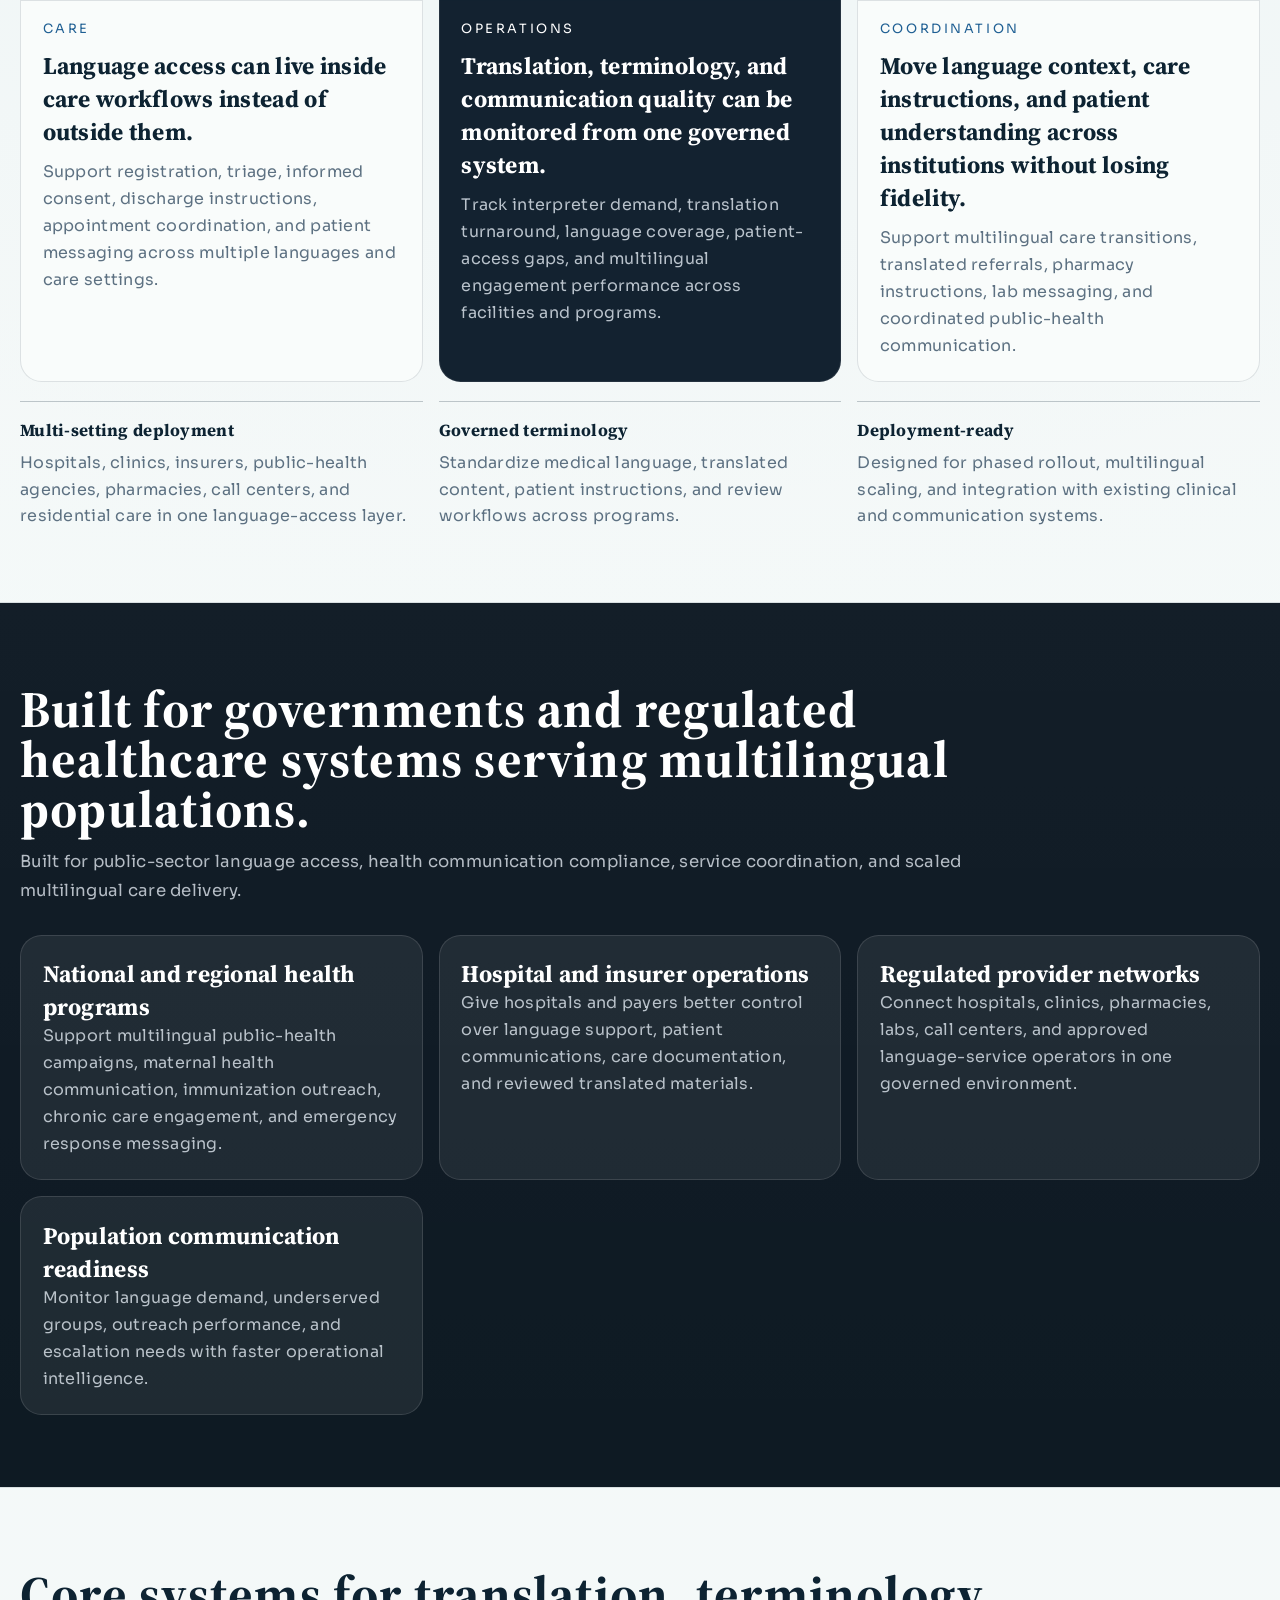
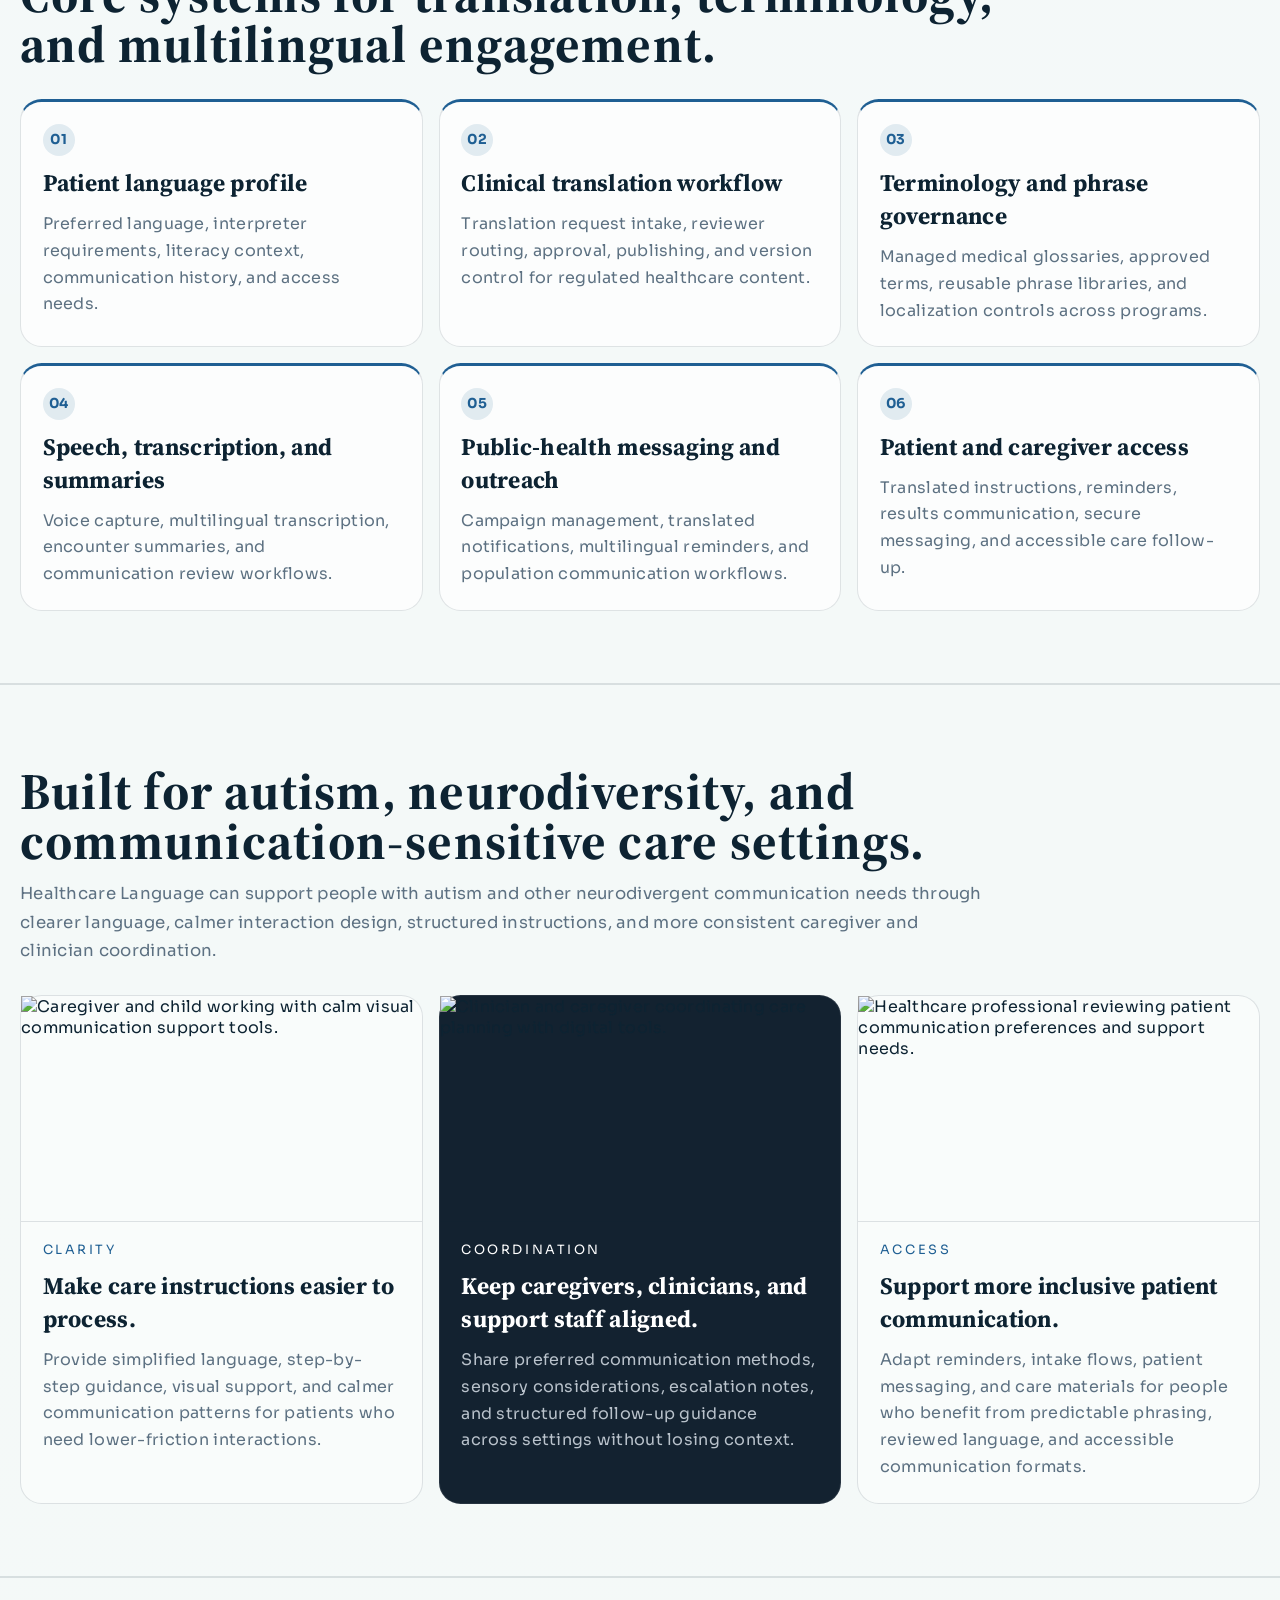
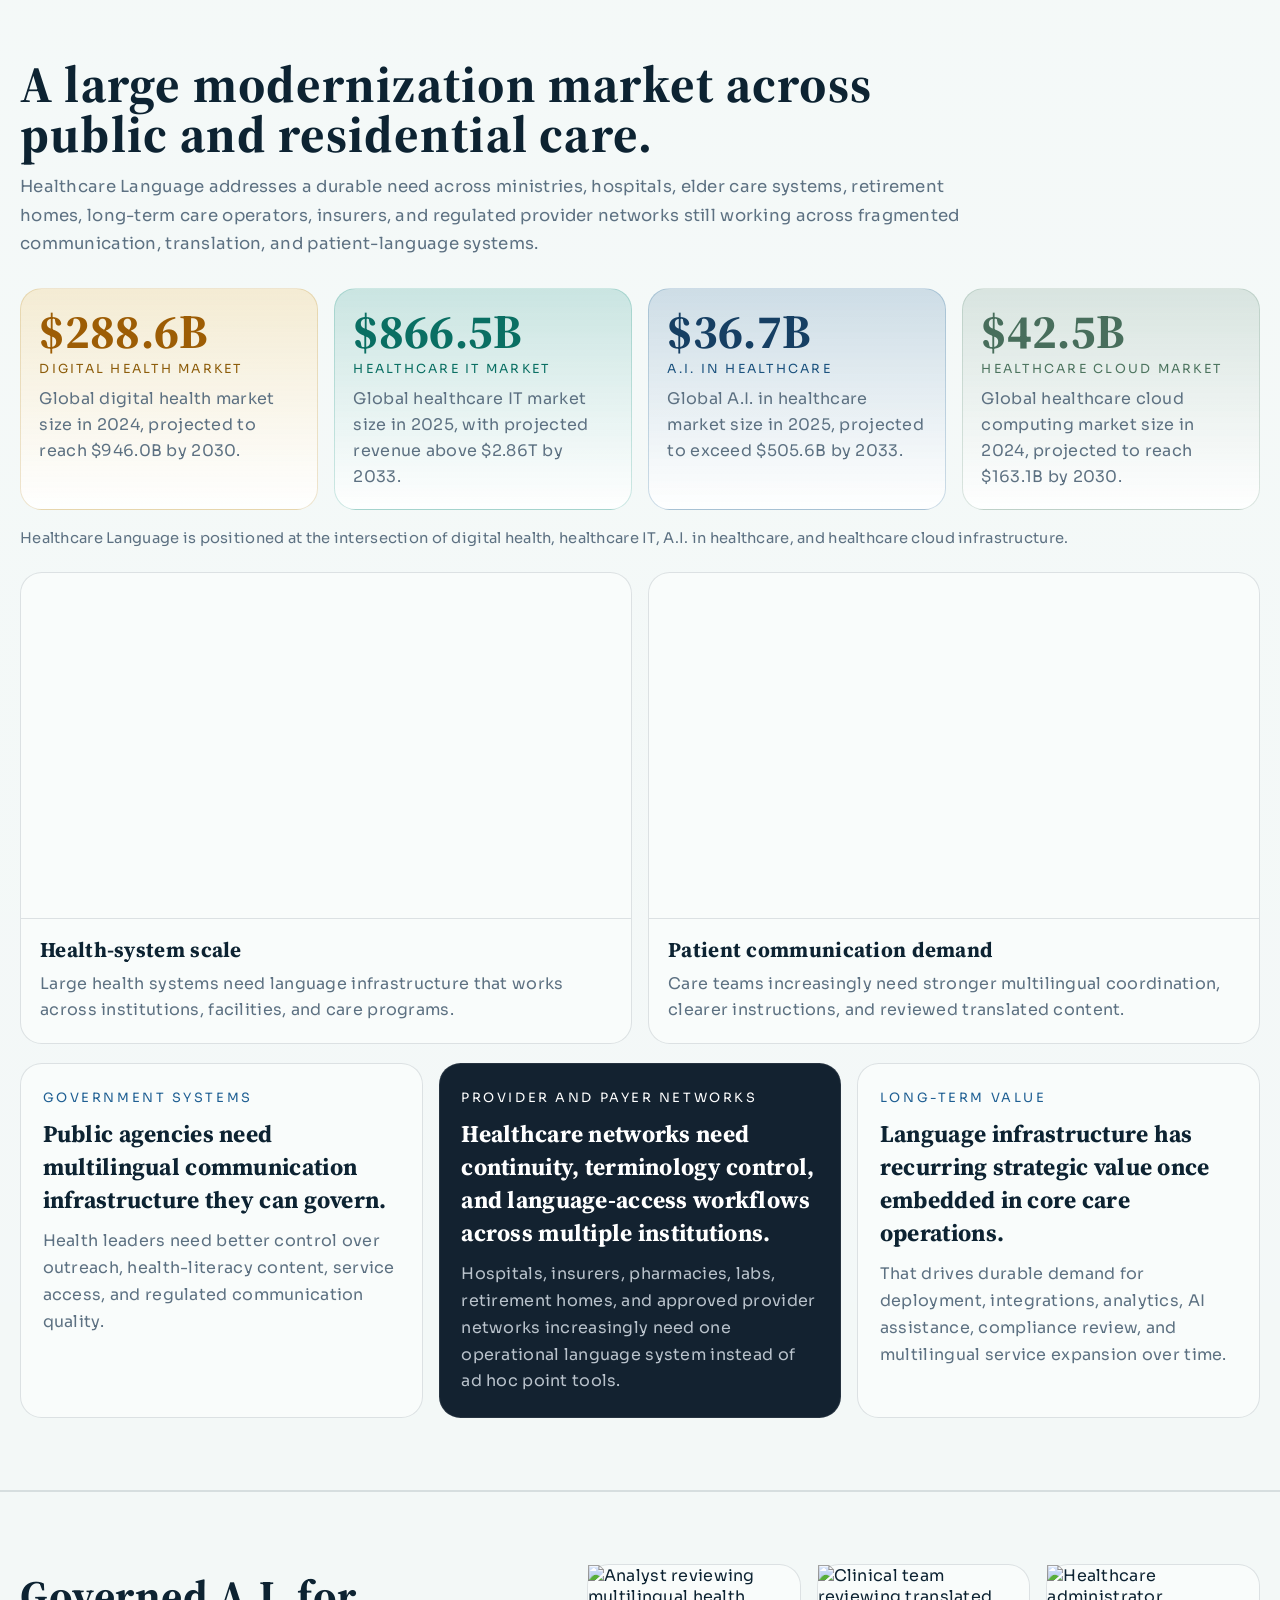
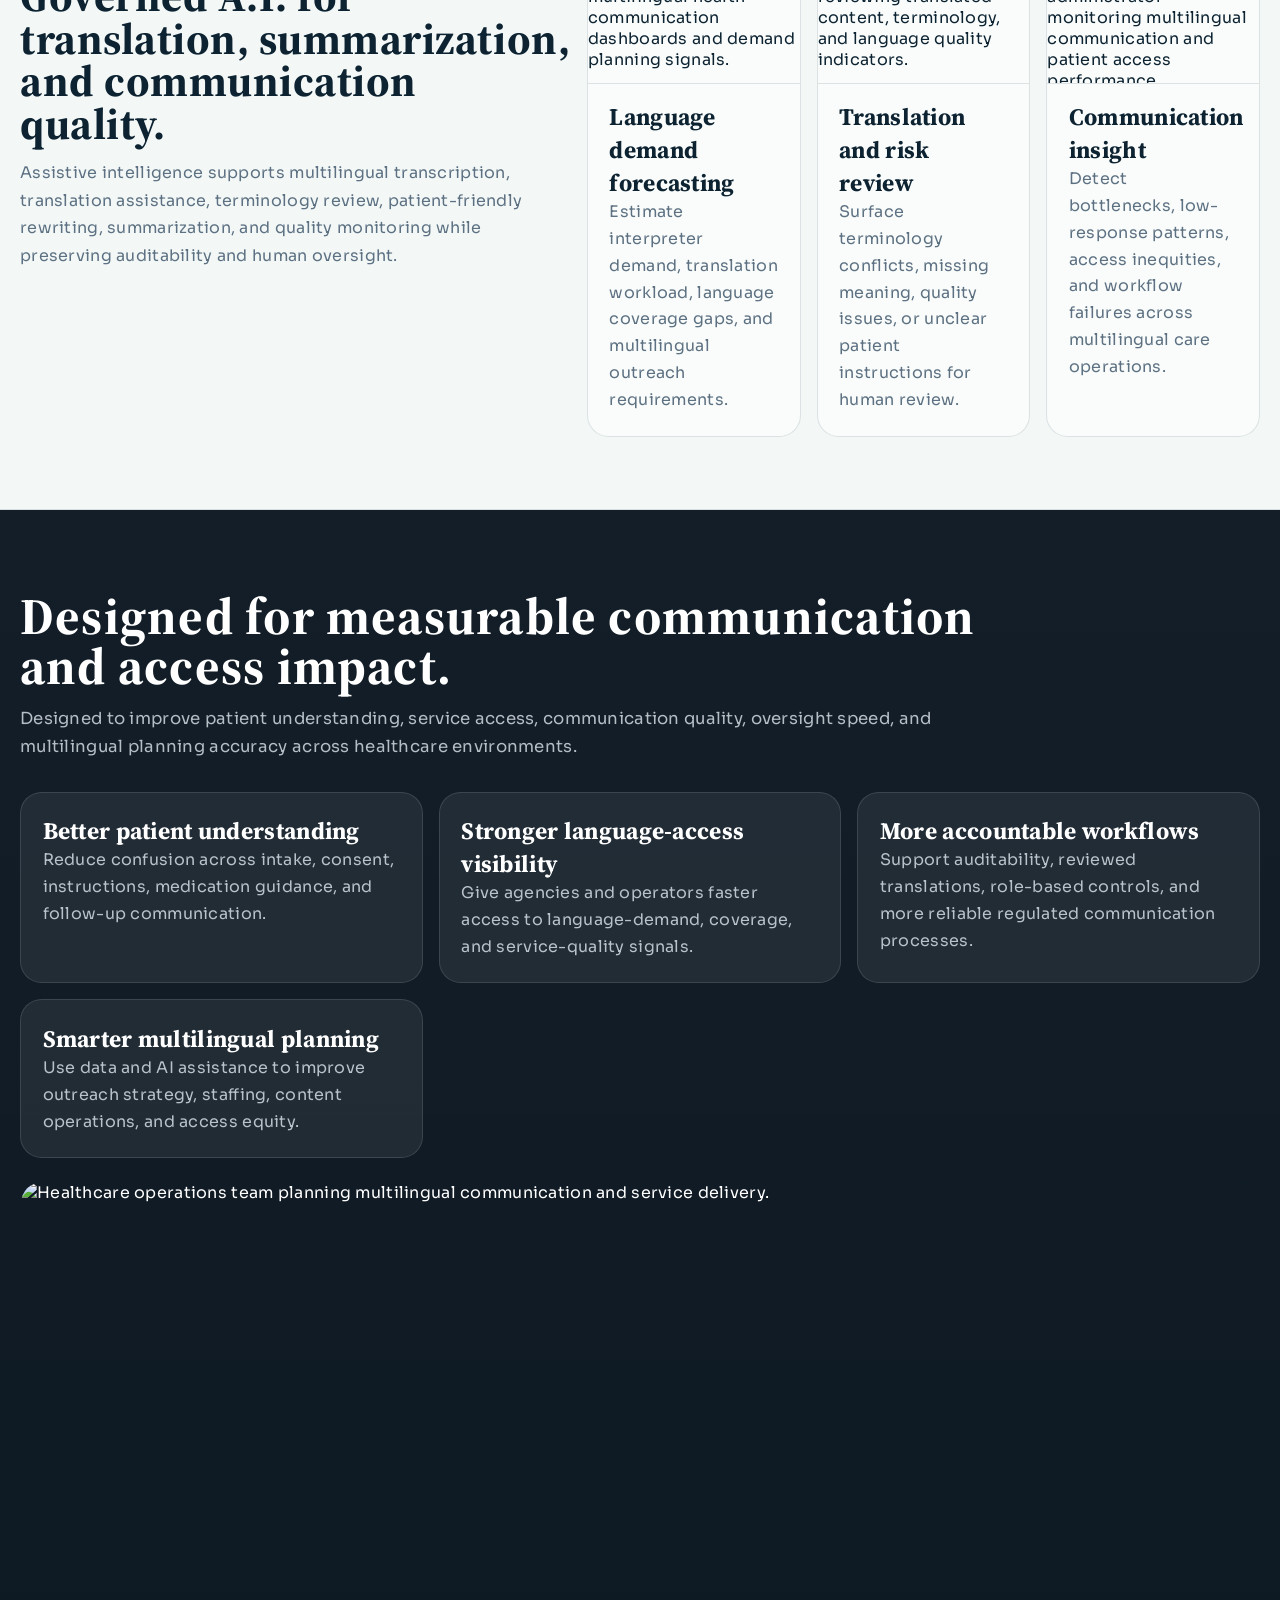
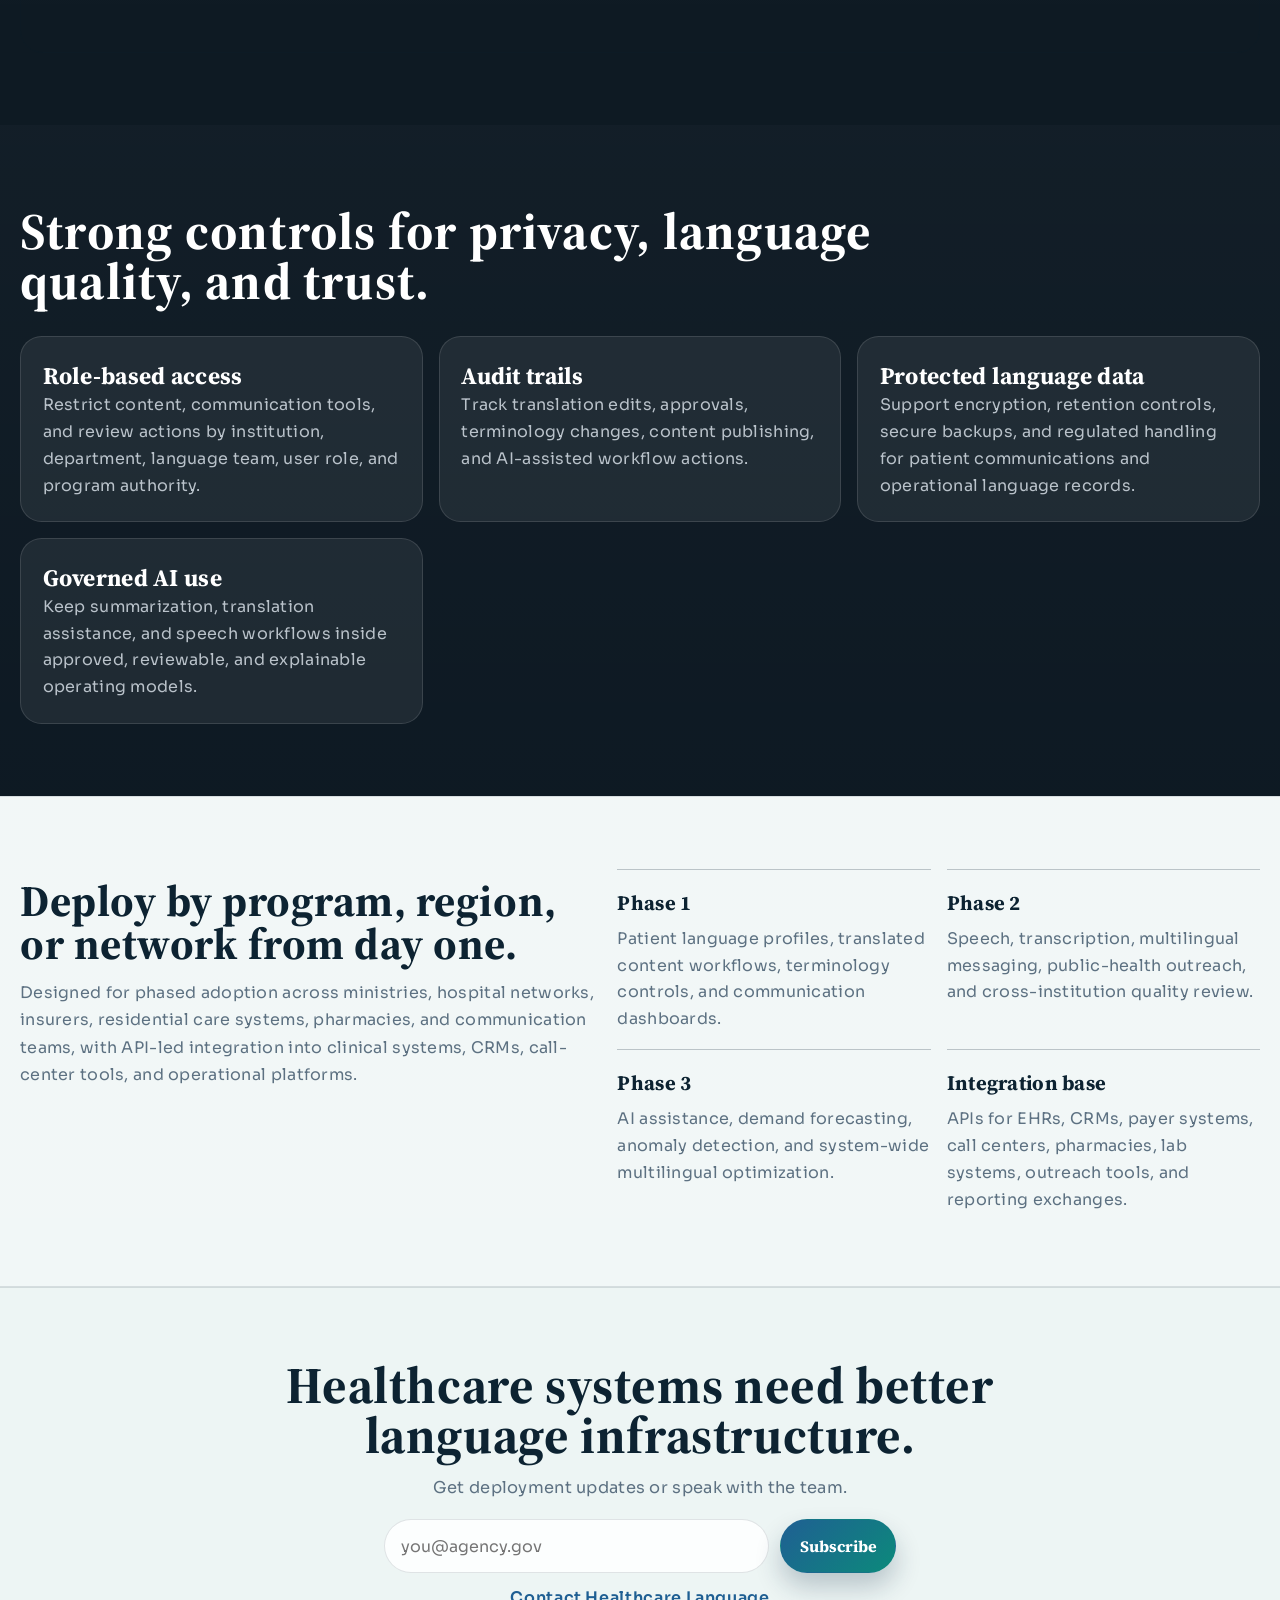
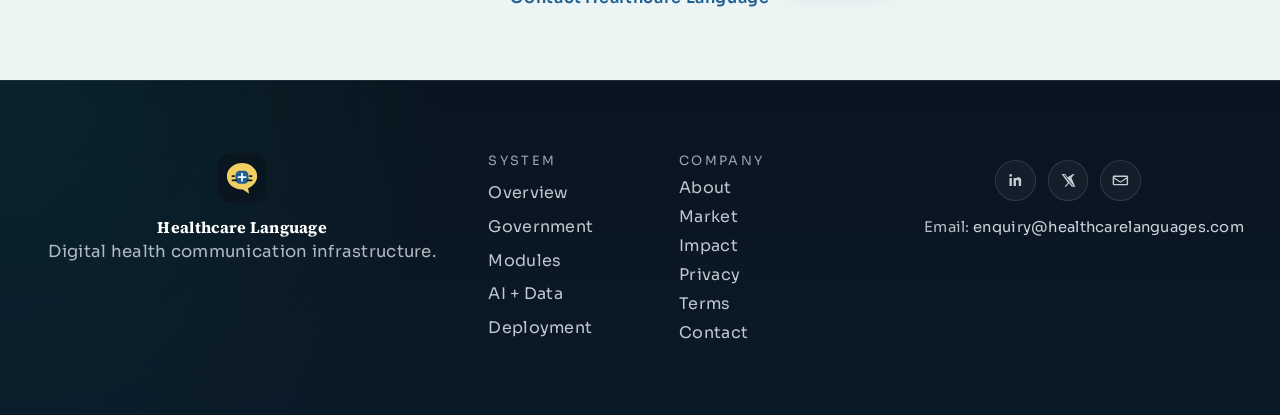
==== commit 3f94440a: "Update email address in footer section" ====
--- a/index.html
+++ b/index.html
@@ -448,7 +448,7 @@
           </a>
         </div>
         <div class="footer-social-contact">
-          <p>Email: <a href="mailto:enquiry@healthcarelangz.com">enquiry@healthcarelangz.com</a></p>
+          <p>Email: <a href="mailto:enquiry@healthcarelanguages.com">enquiry@healthcarelanguages.com</a></p>
           
         </div>
       </div>
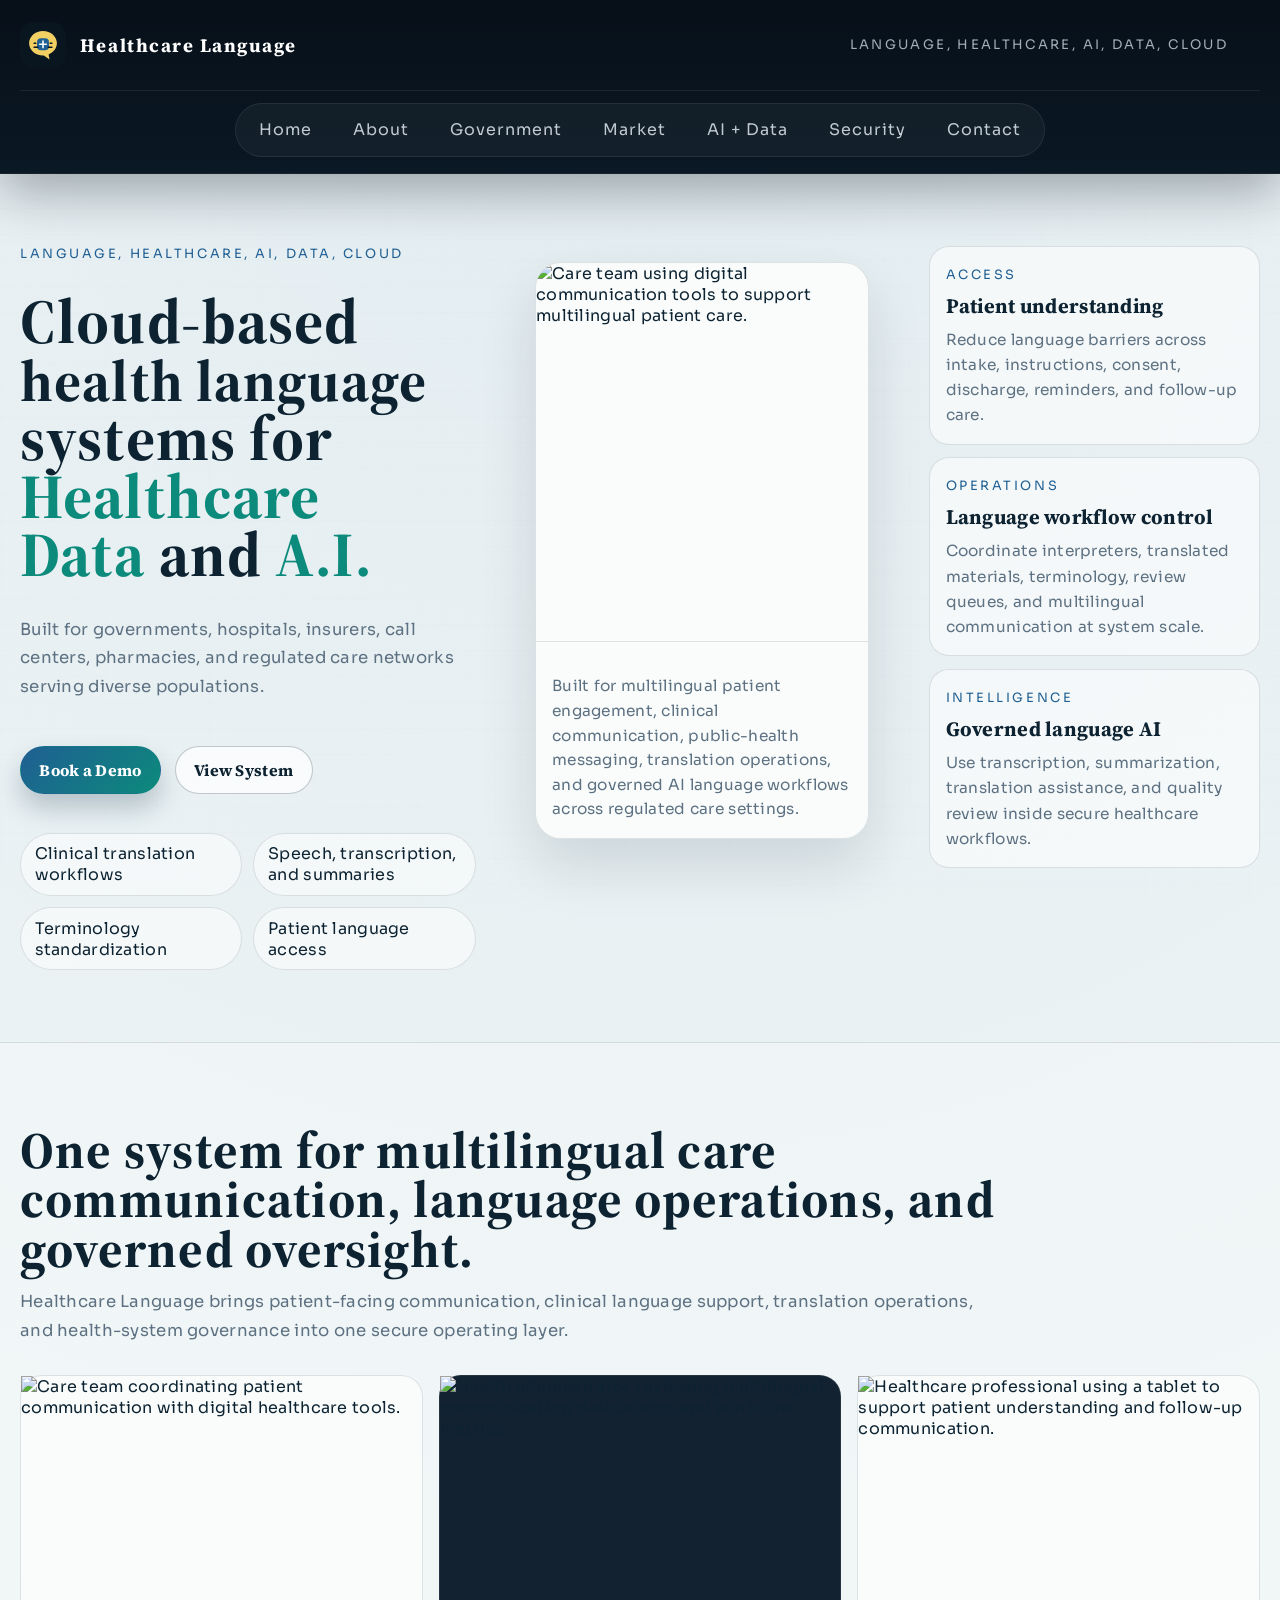
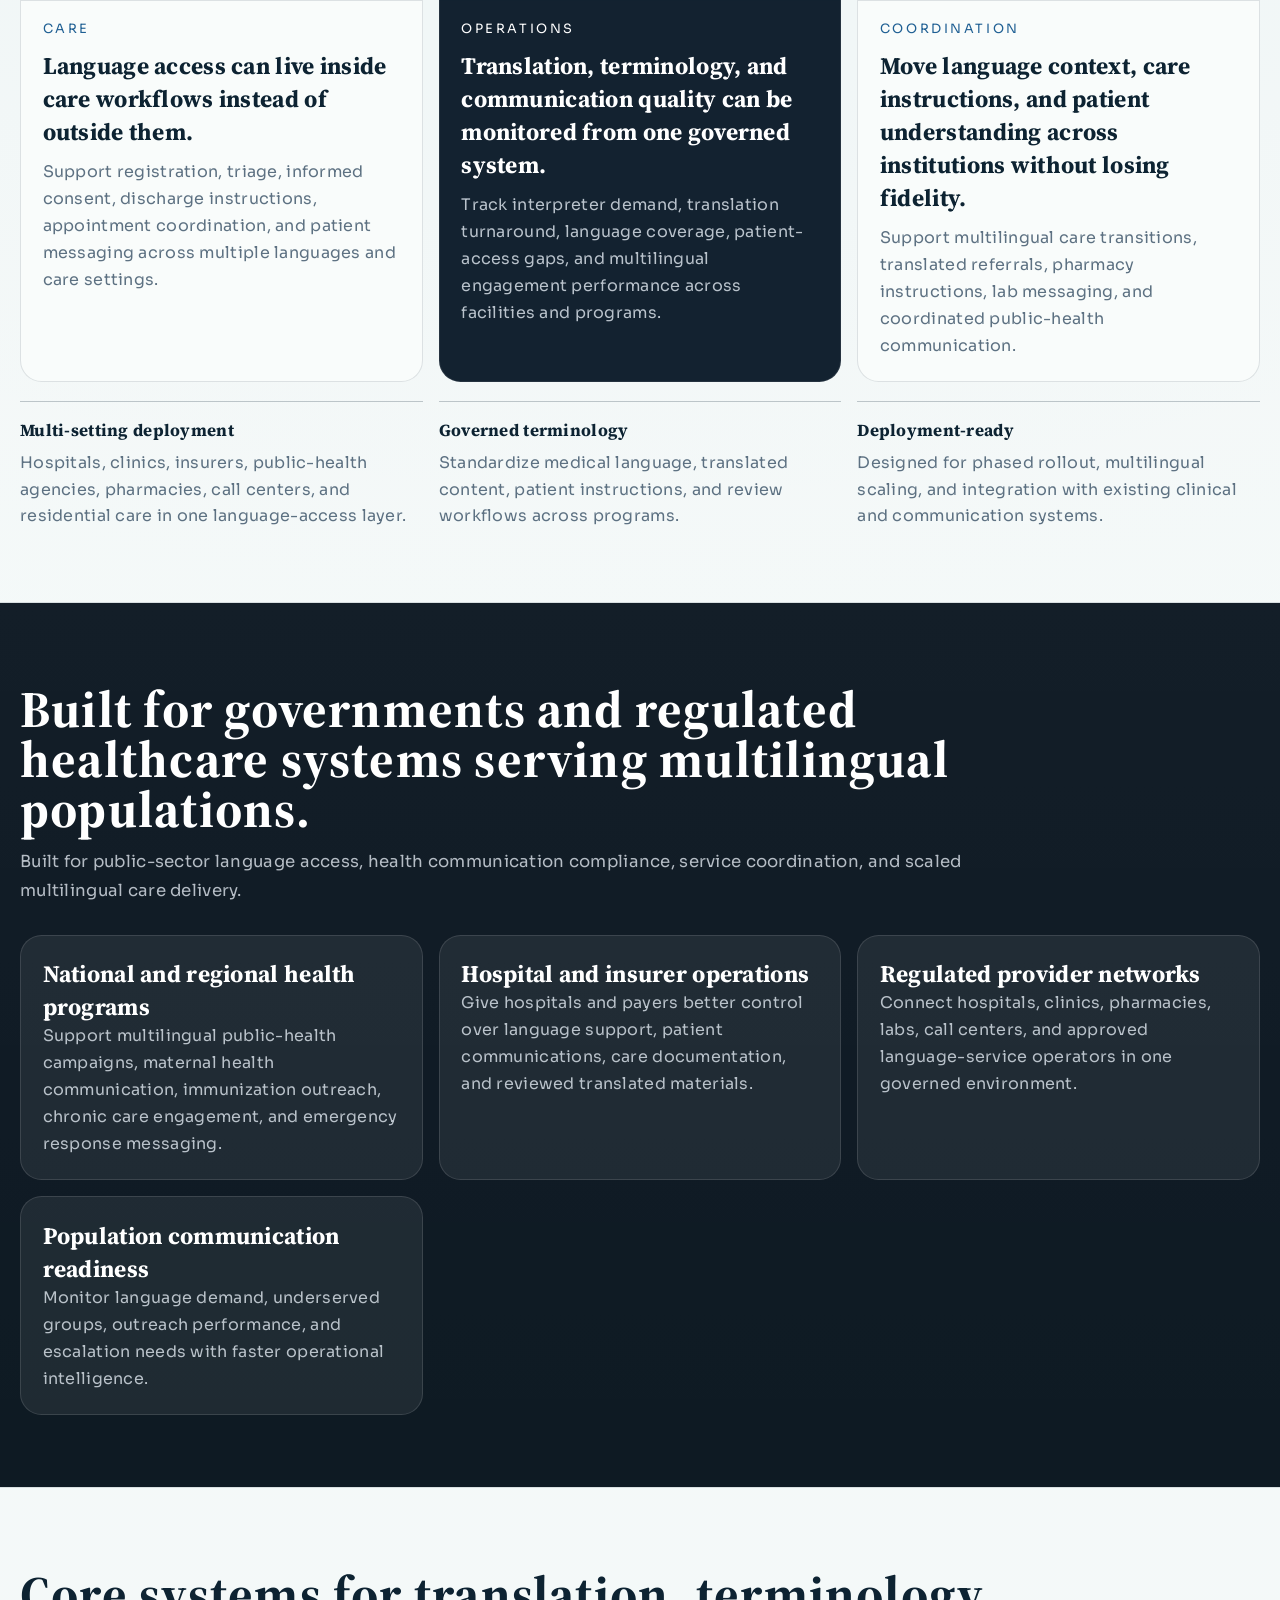
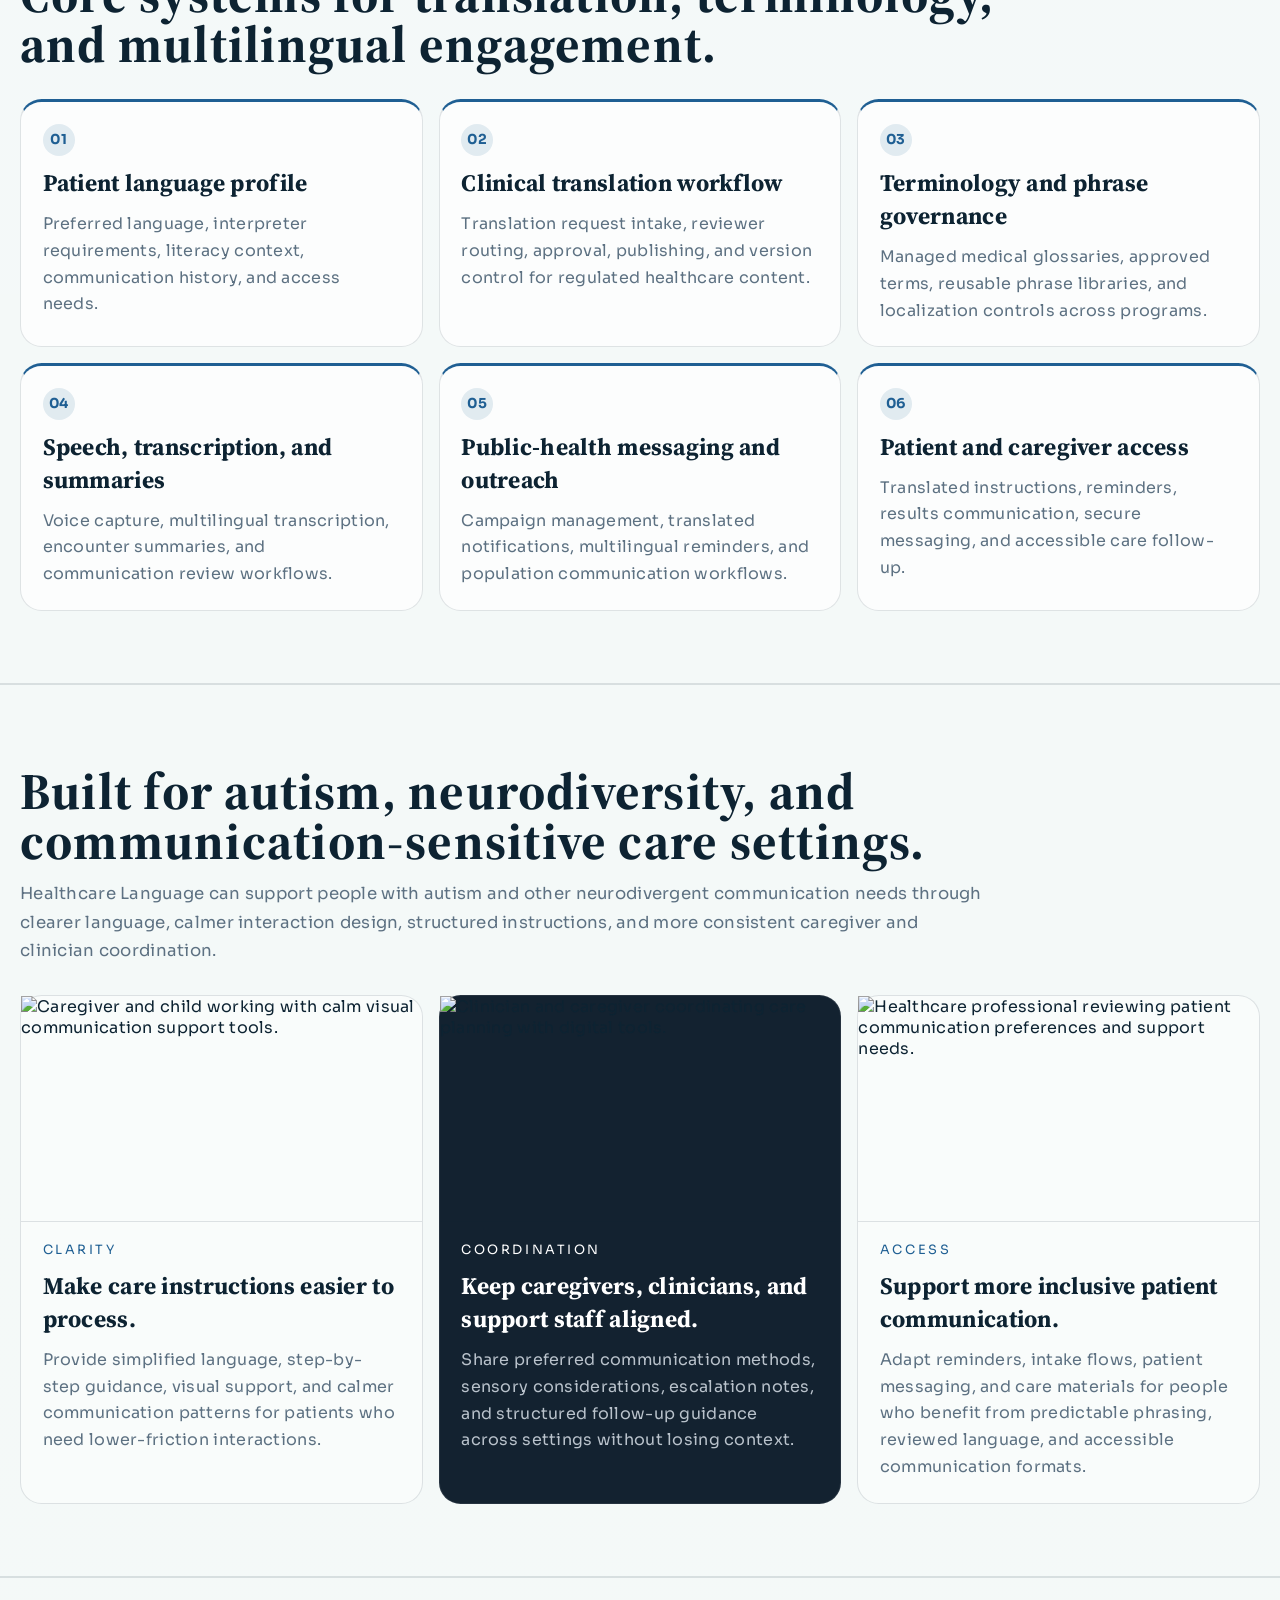
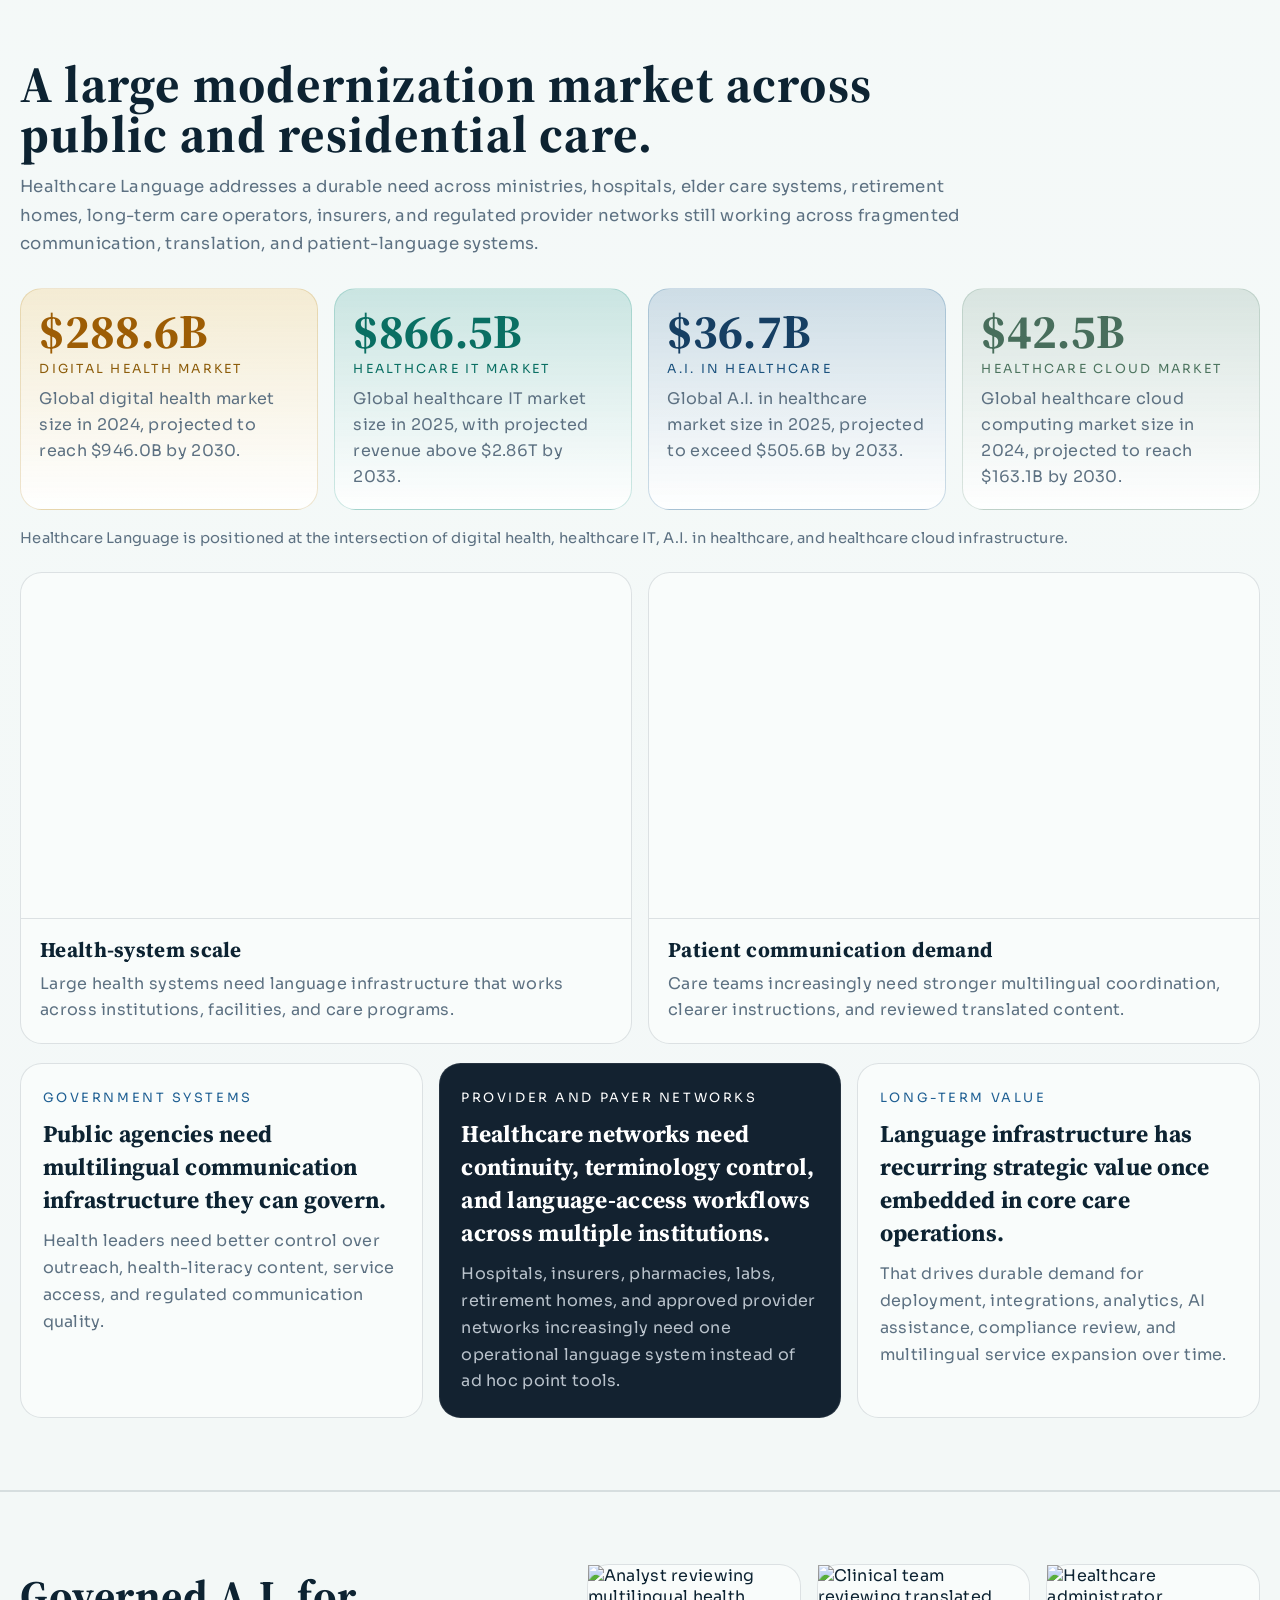
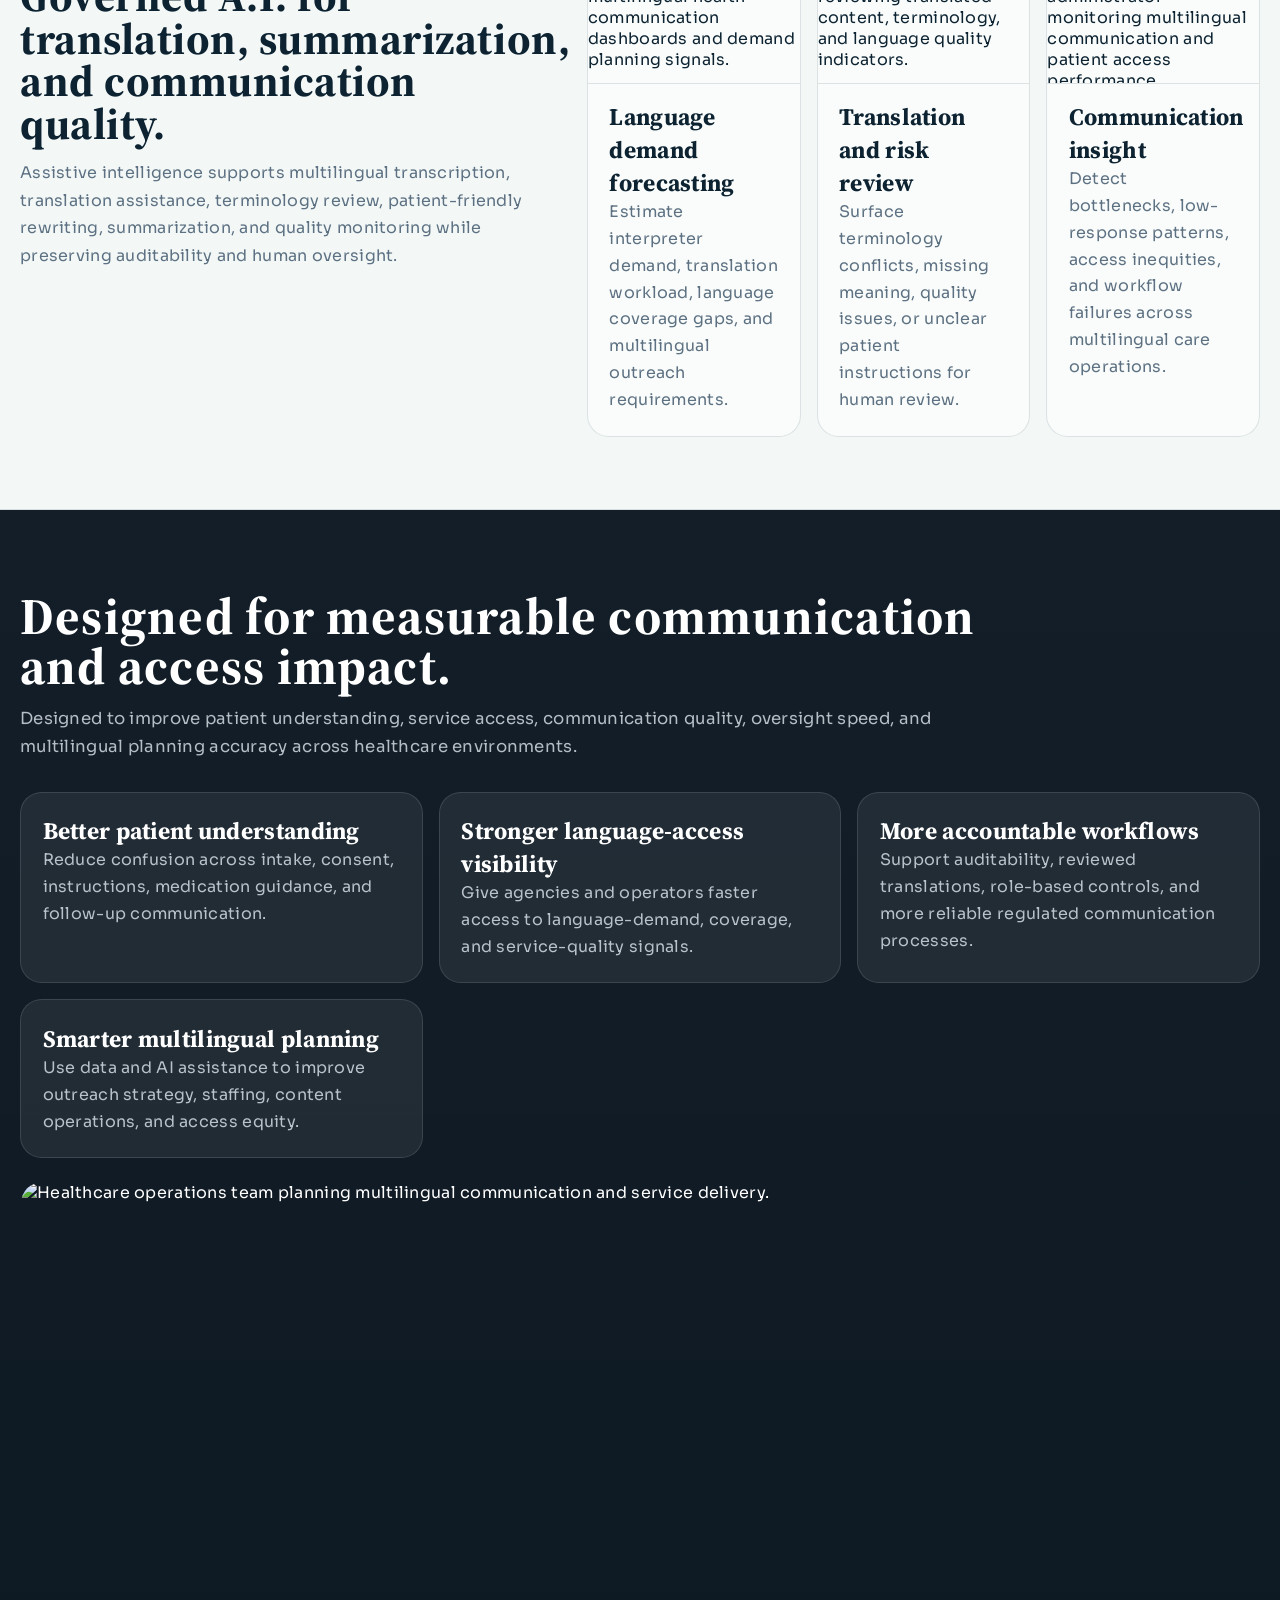
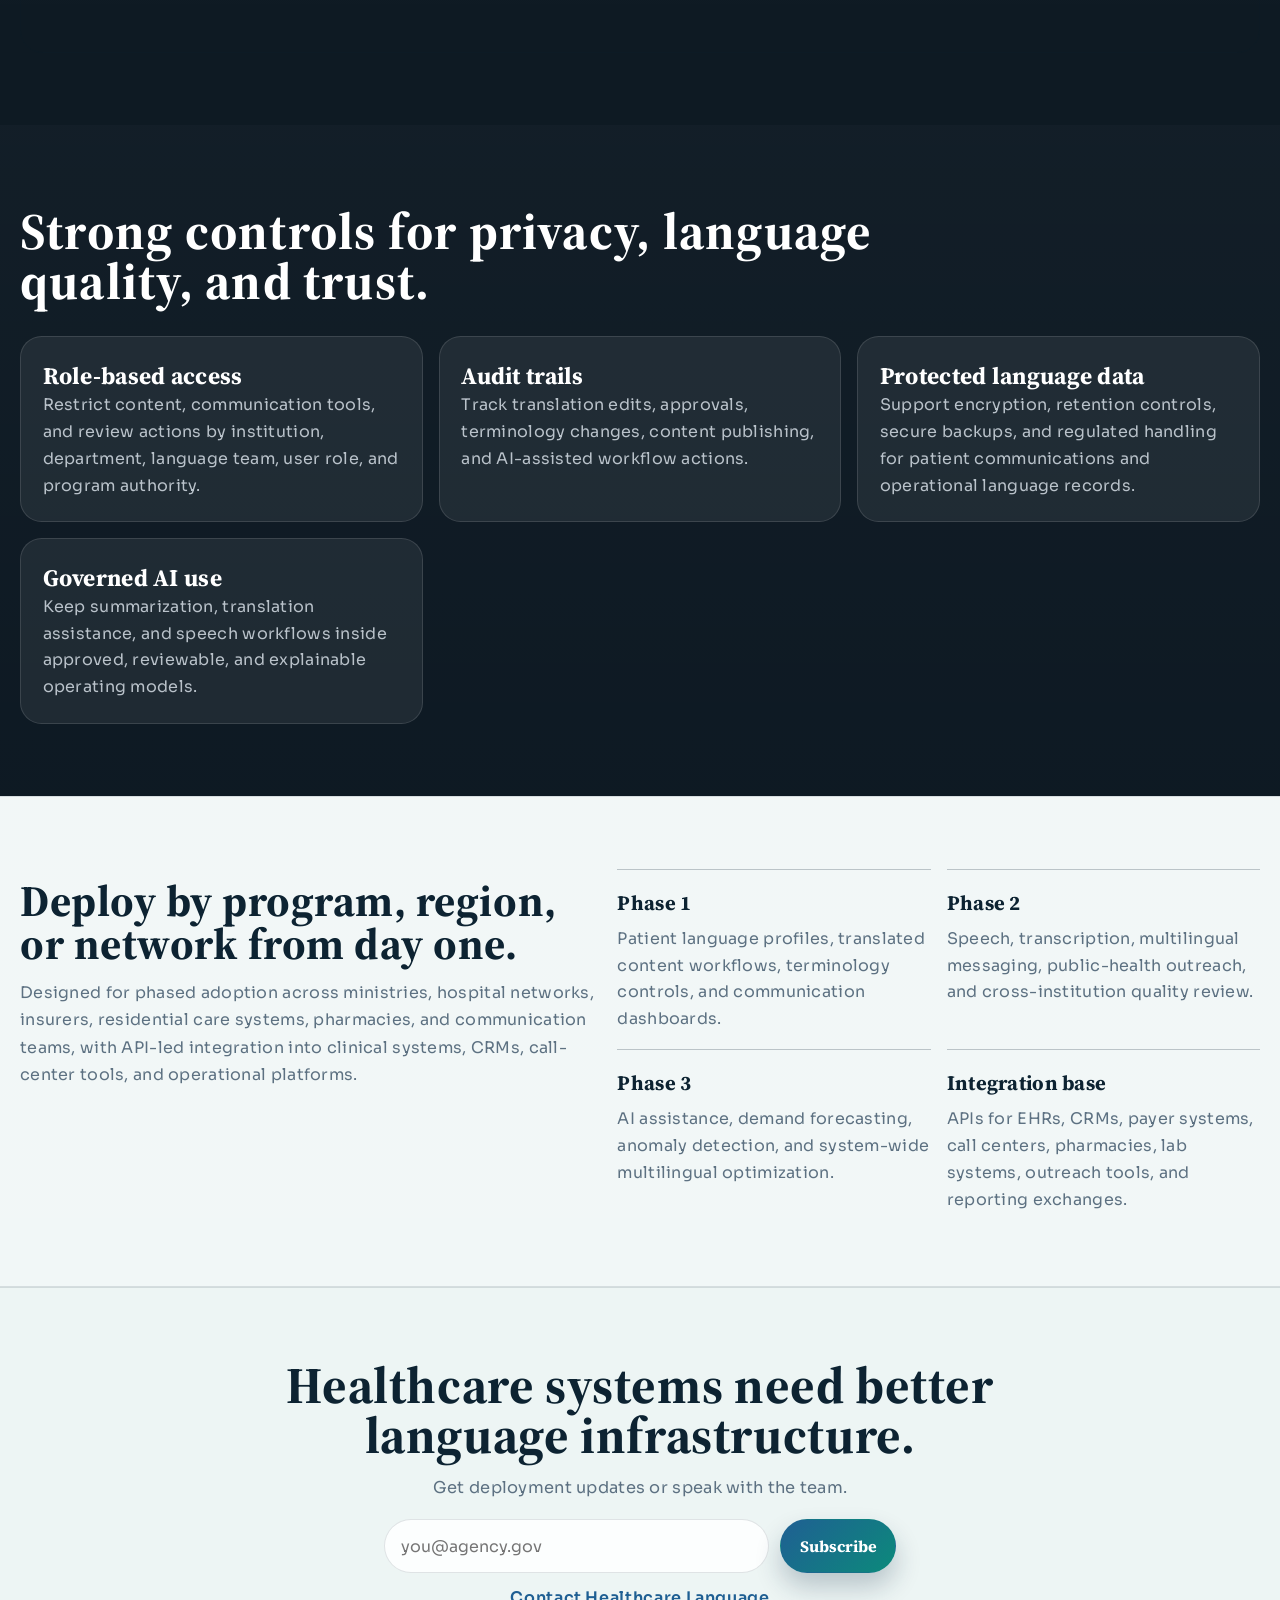
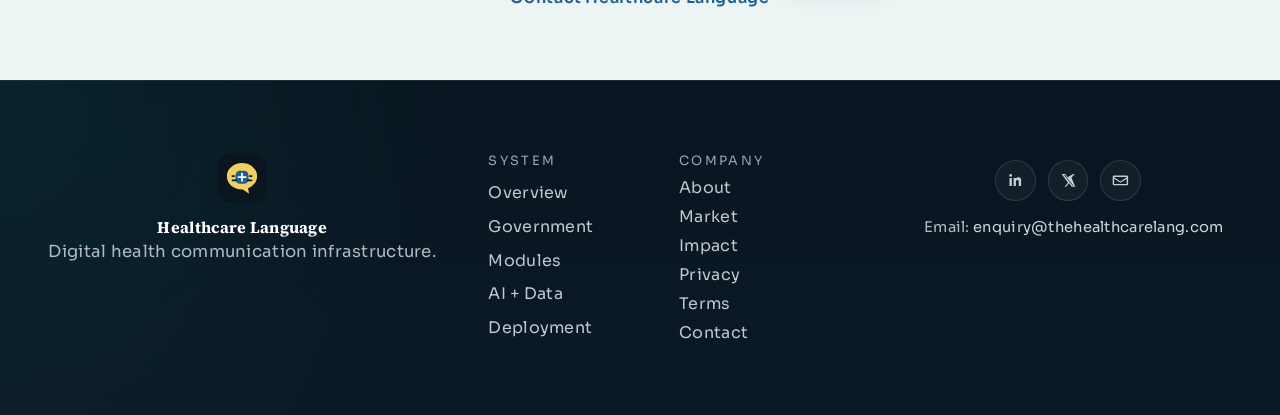
==== commit c4a06b64: "Update contact email in footer section" ====
--- a/index.html
+++ b/index.html
@@ -448,7 +448,7 @@
           </a>
         </div>
         <div class="footer-social-contact">
-          <p>Email: <a href="mailto:enquiry@healthcarelanguages.com">enquiry@healthcarelanguages.com</a></p>
+          <p>Email: <a href="mailto:enquiry@thehealthcarelang.com">enquiry@thehealthcarelang.com</a></p>
           
         </div>
       </div>
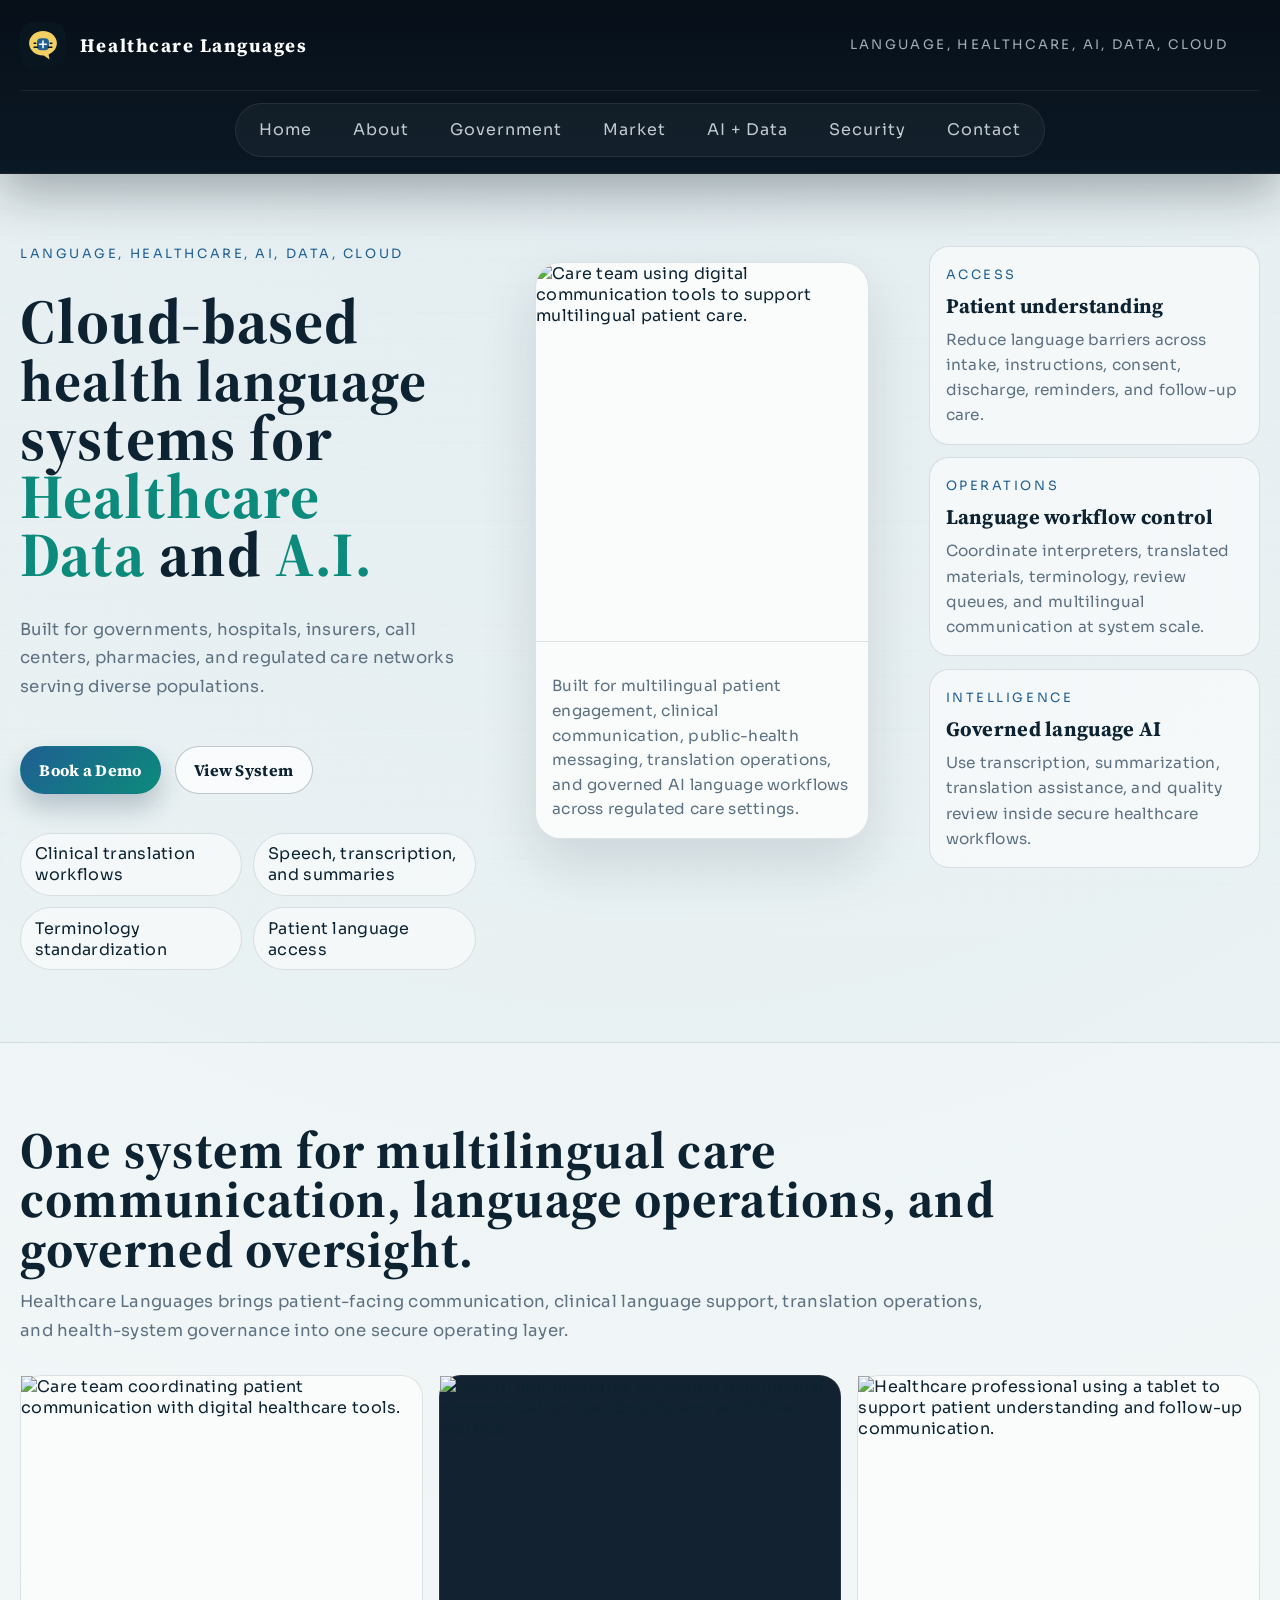
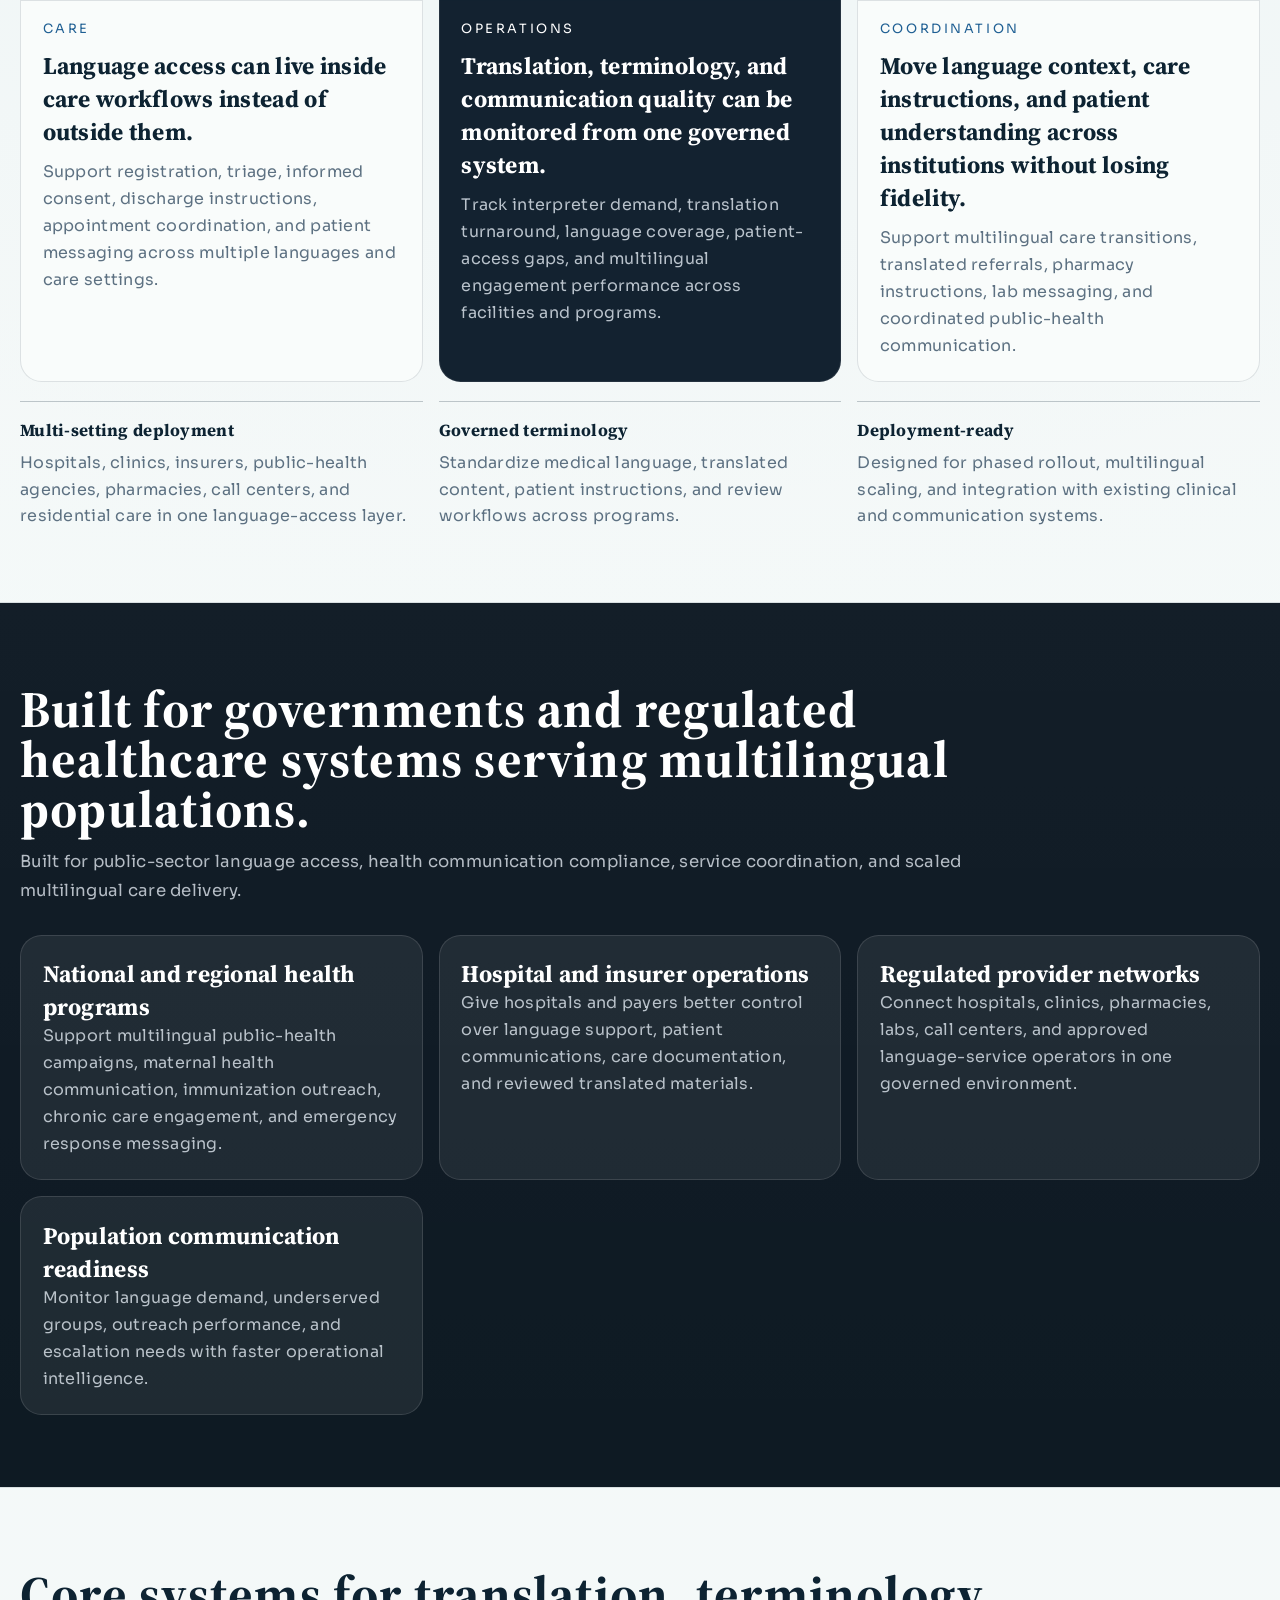
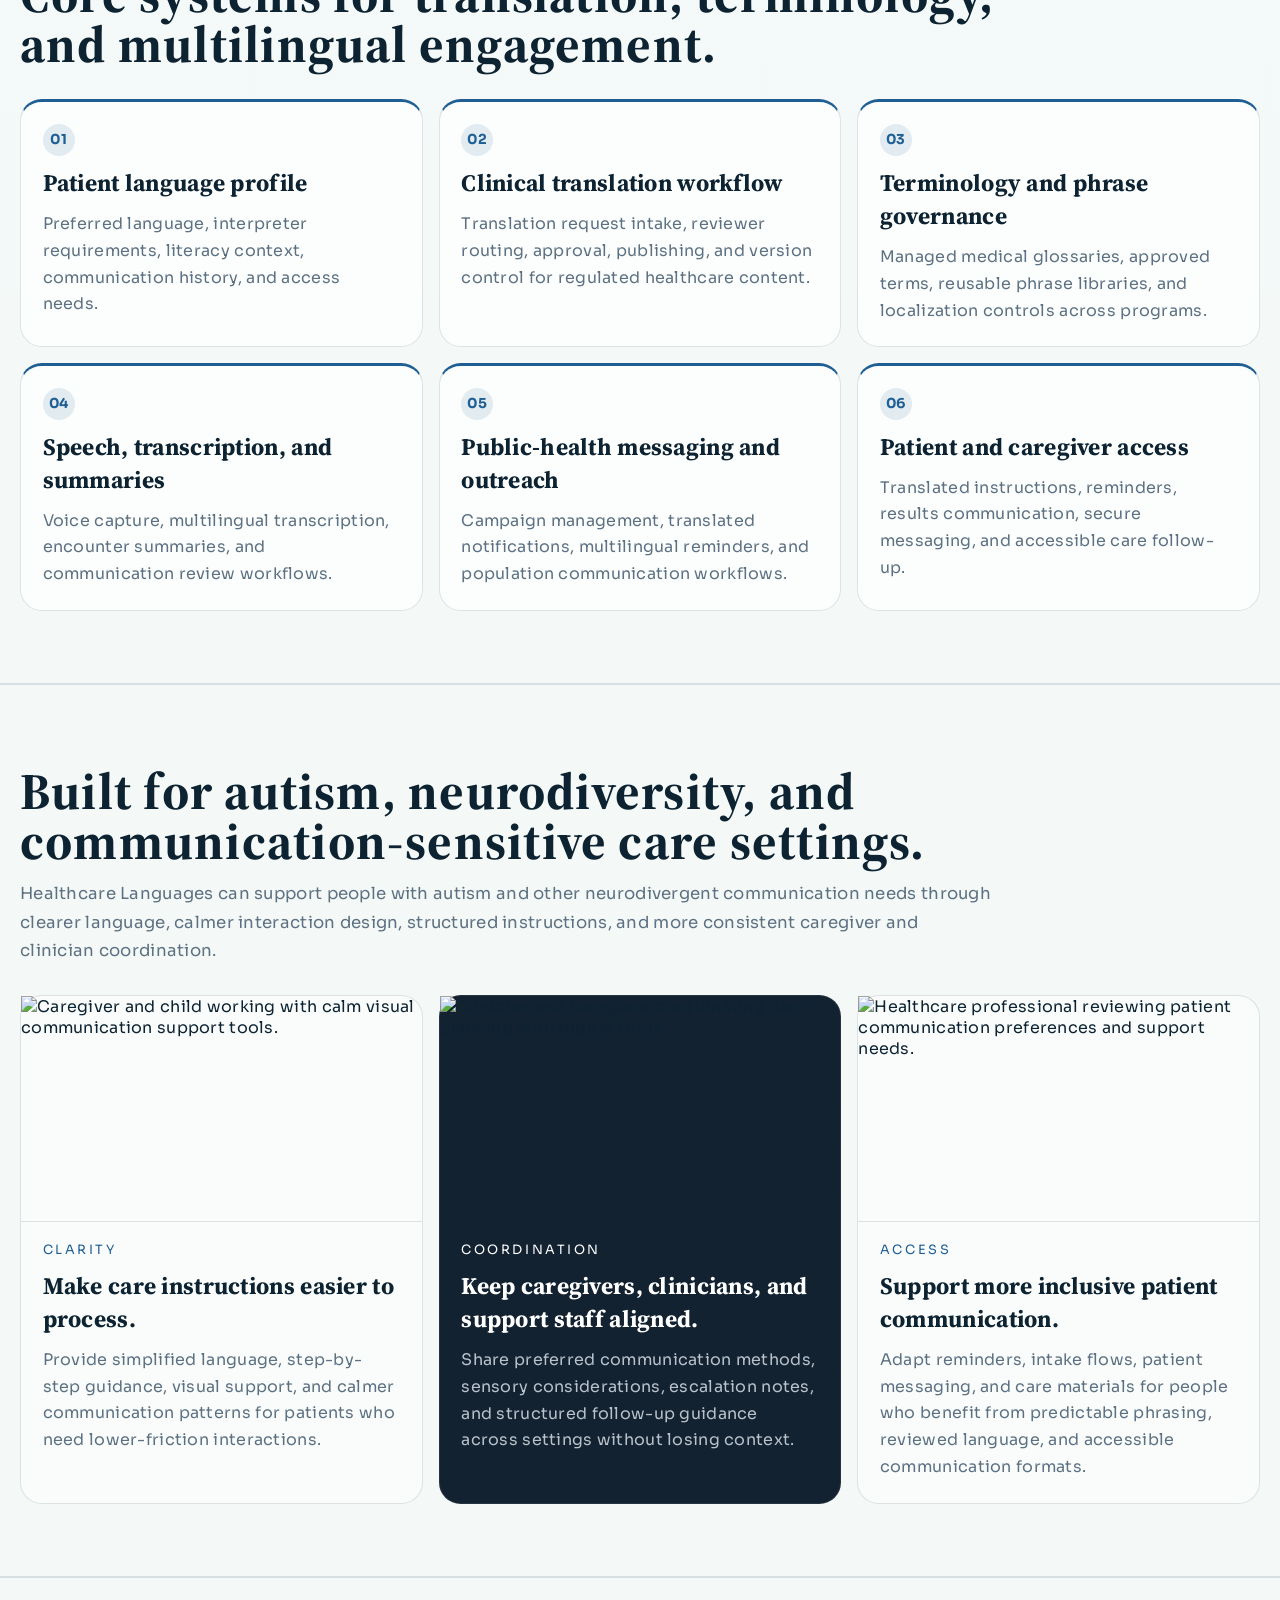
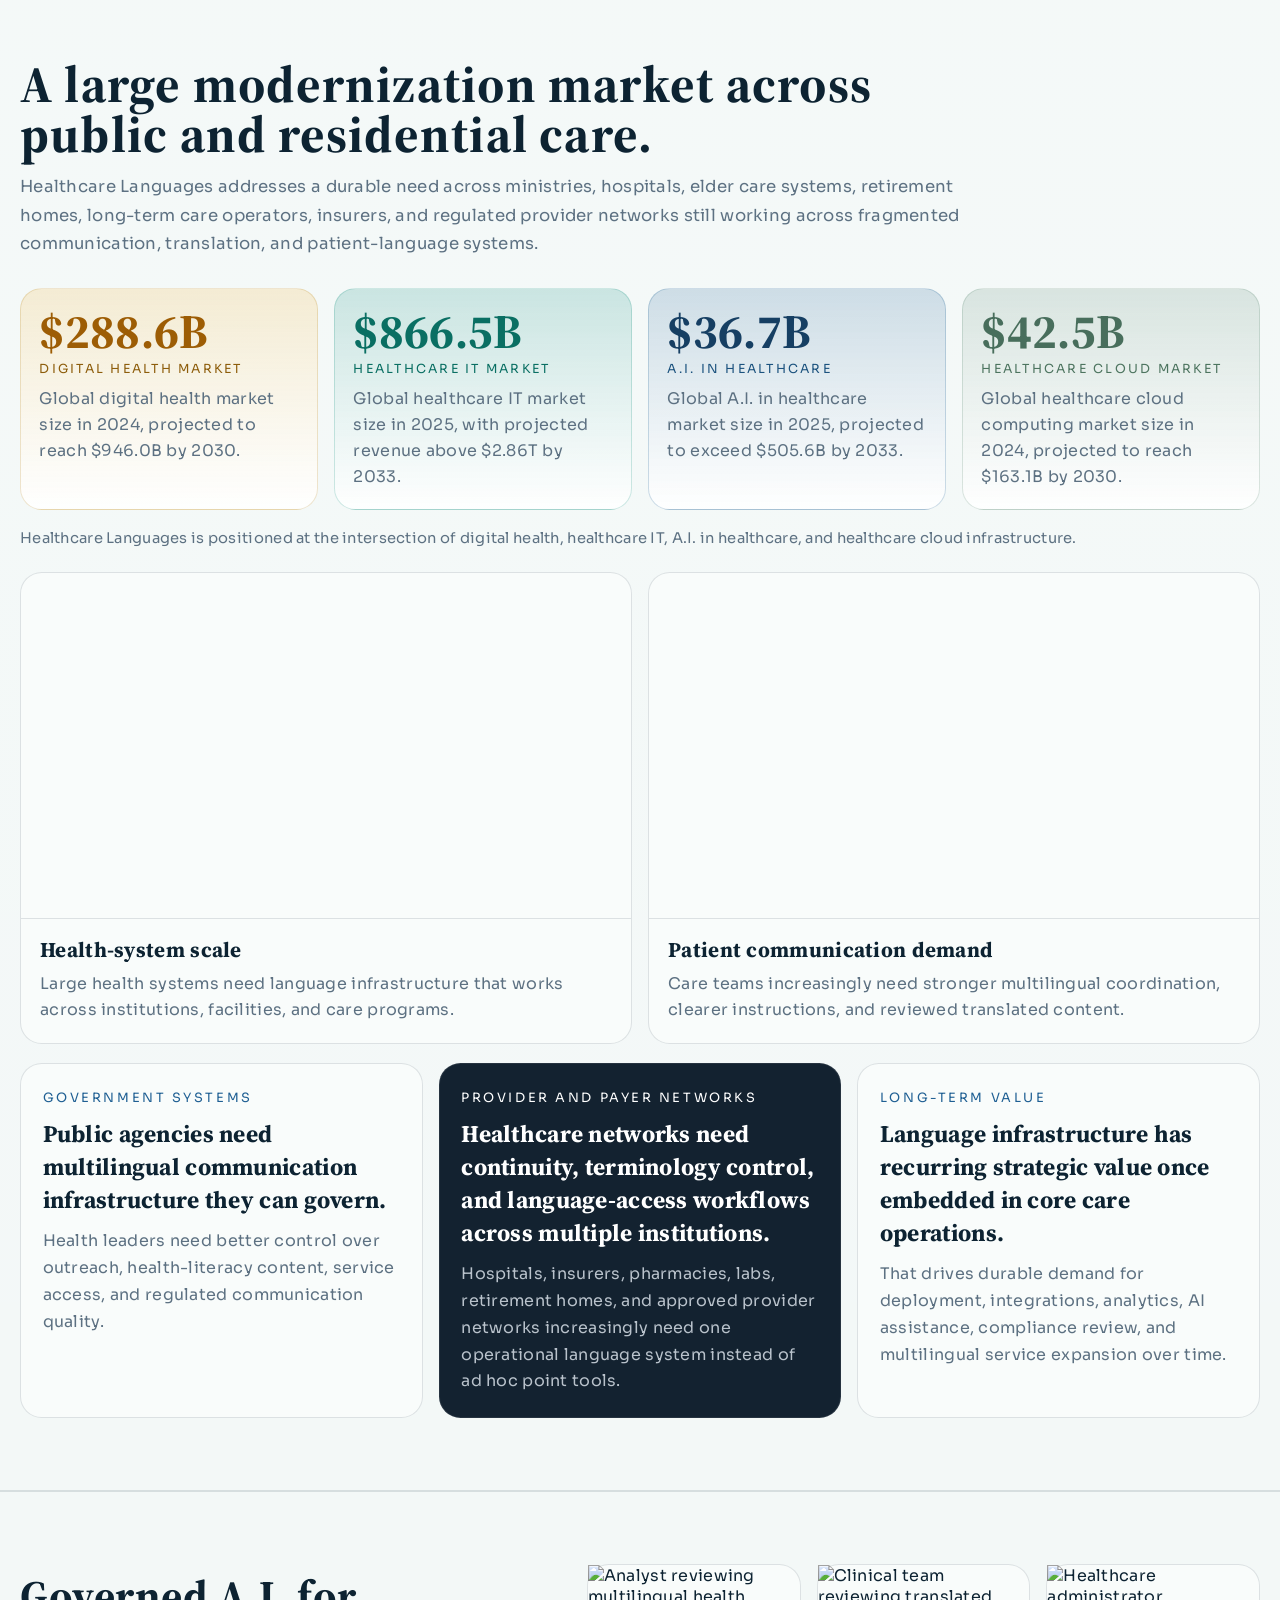
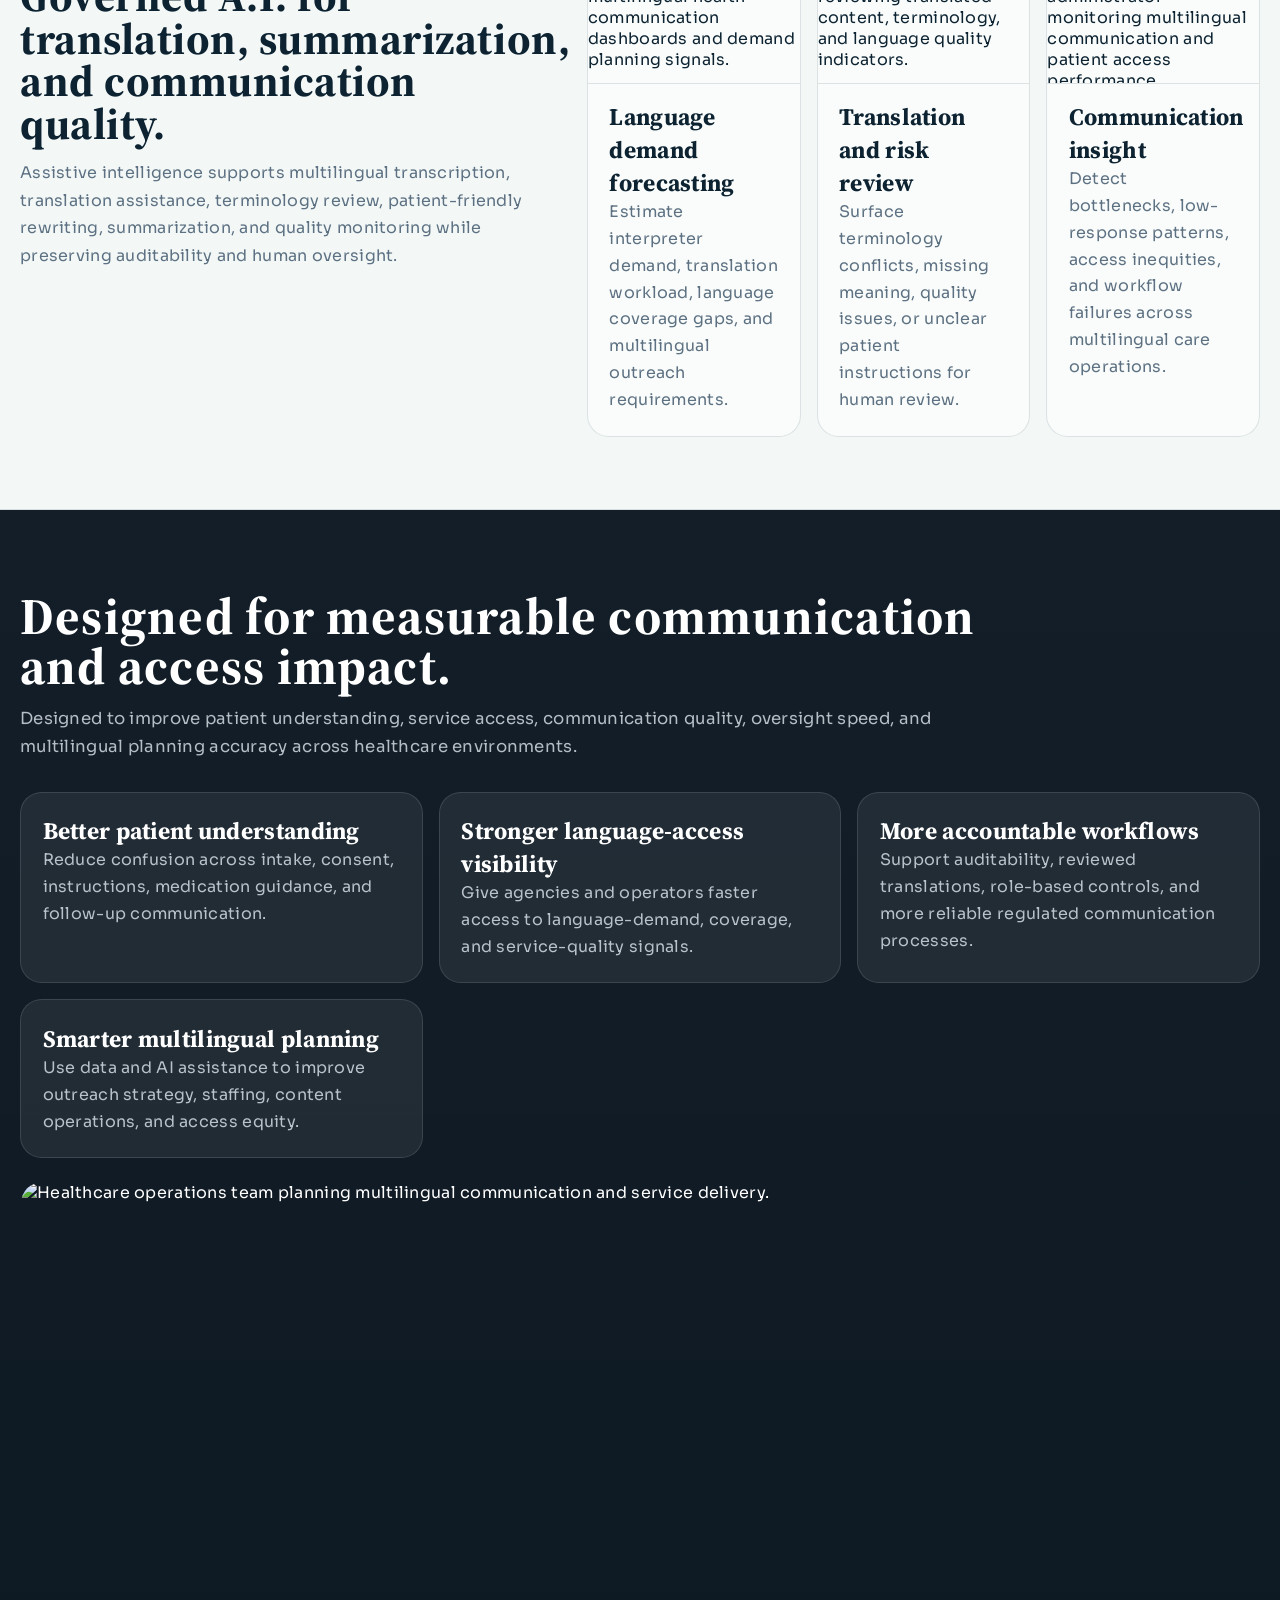
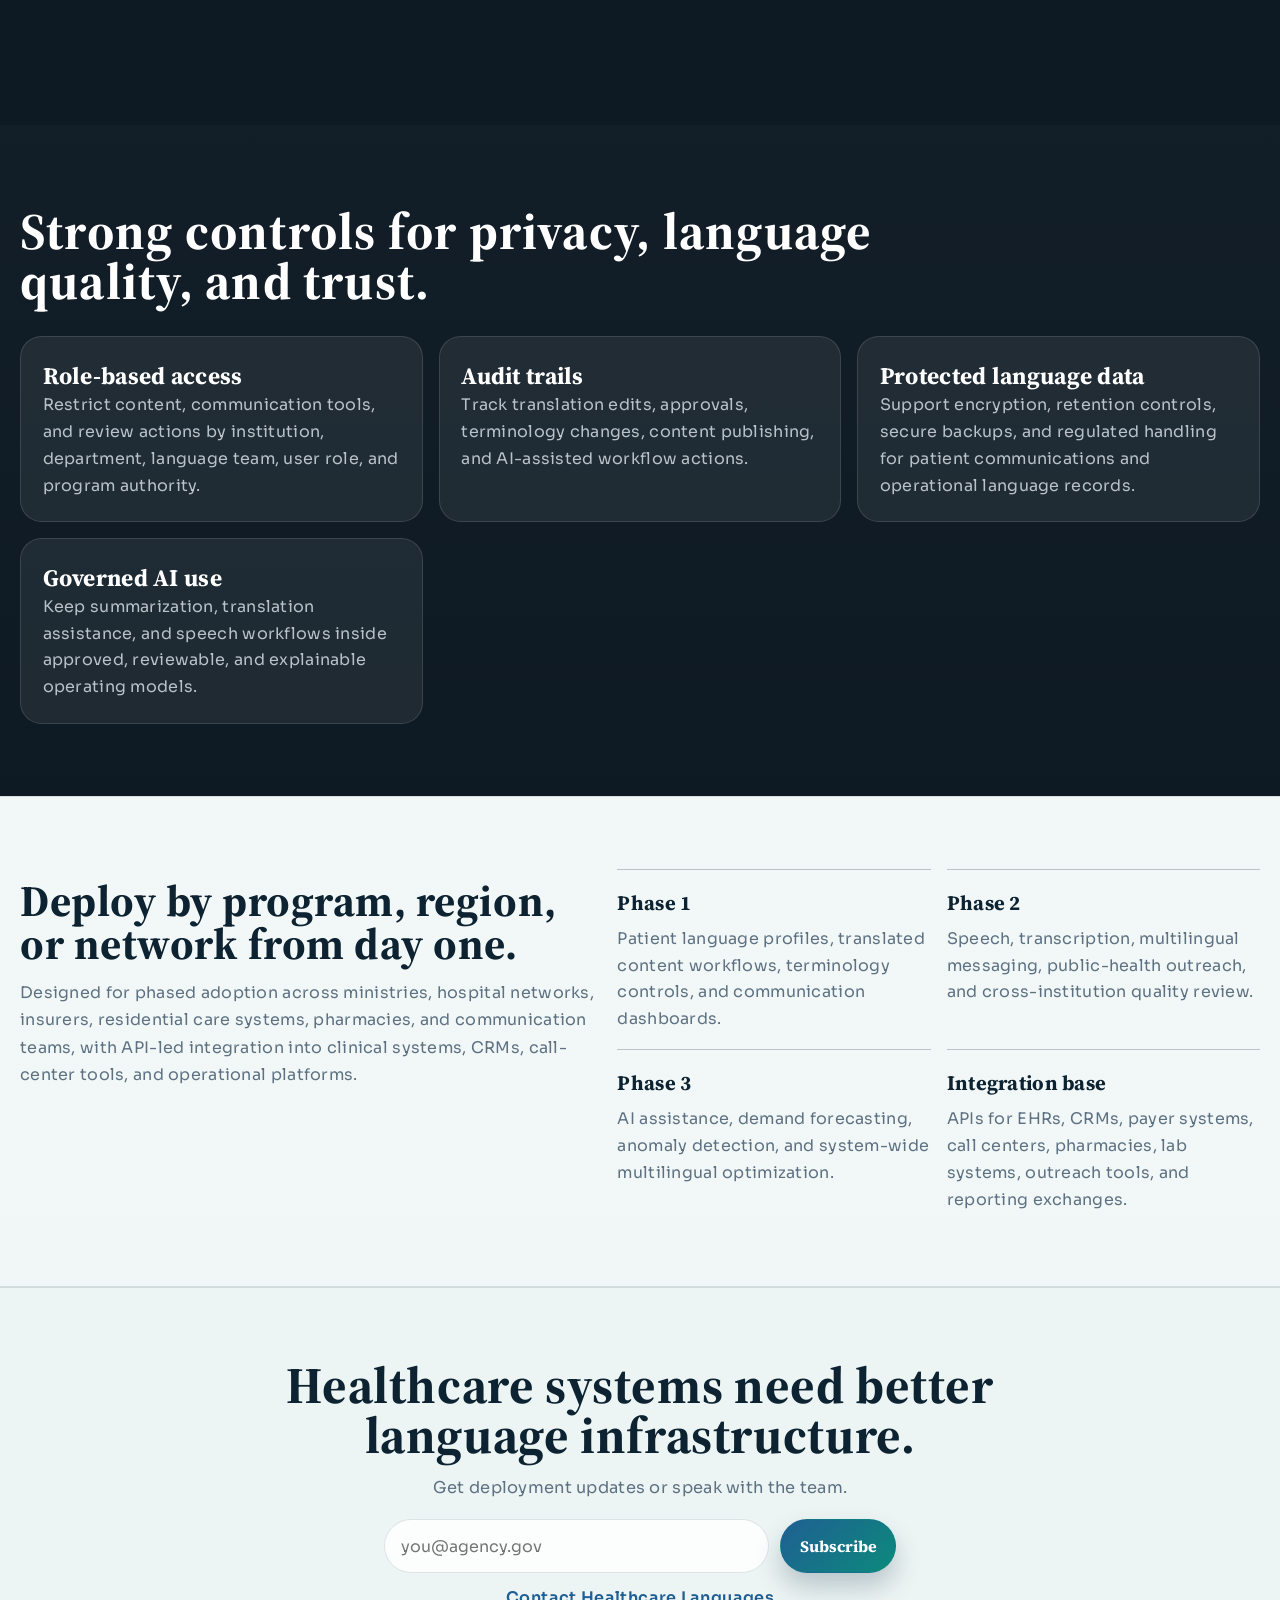
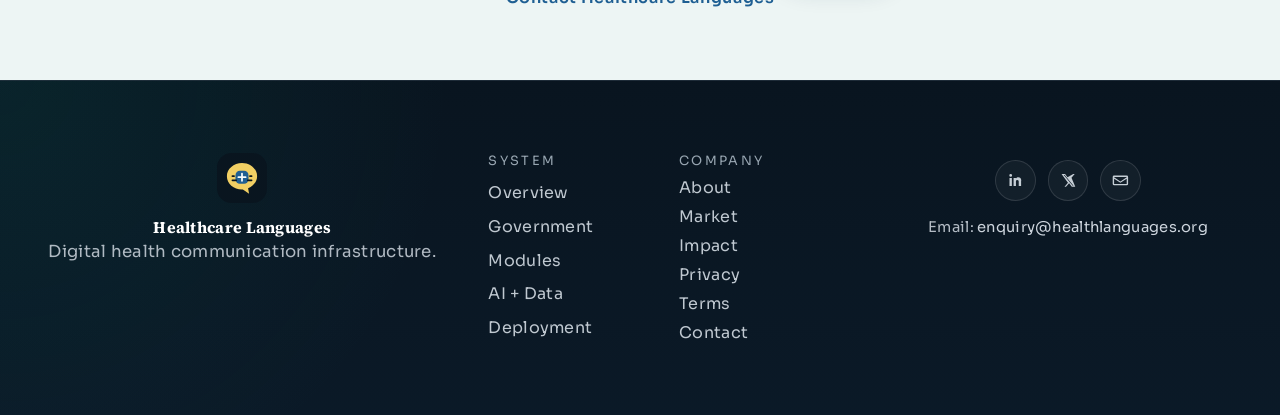
==== commit d63f441a: "Update index.html" ====
--- a/index.html
+++ b/index.html
@@ -3,8 +3,8 @@
 <head>
   <meta charset="UTF-8">
   <meta name="viewport" content="width=device-width, initial-scale=1.0">
-  <meta name="description" content="Healthcare Language is multilingual health communication infrastructure for governments, hospitals, insurers, and regulated care networks.">
-  <title>Healthcare Language | Multilingual Health Communication Infrastructure</title>
+  <meta name="description" content="Healthcare Languages is multilingual health communication infrastructure for governments, hospitals, insurers, and regulated care networks.">
+  <title>Healthcare Languages | Multilingual Health Communication Infrastructure</title>
   <link rel="preconnect" href="https://fonts.googleapis.com">
   <link rel="preconnect" href="https://fonts.gstatic.com" crossorigin>
   <link href="https://fonts.googleapis.com/css2?family=Sora:wght@400;500;600;700&family=Source+Serif+4:wght@600;700&display=swap" rel="stylesheet">
@@ -15,10 +15,10 @@
   <div class="site-noise"></div>
   <header class="site-header">
     <div class="shell header-band">
-      <a class="brand-link" href="./index.html" aria-label="Healthcare Language home">
-        <img class="brand-mark" src="logo-mark.svg" alt="Healthcare Language logo">
+      <a class="brand-link" href="./index.html" aria-label="Healthcare Languages home">
+        <img class="brand-mark" src="logo-mark.svg" alt="Healthcare Languages logo">
         <div class="brand-copy">
-          <span class="brand-name">Healthcare Language</span>
+          <span class="brand-name">Healthcare Languages</span>
         </div>
       </a>
       <div class="header-center">
@@ -89,7 +89,7 @@
       <div class="shell">
         <div class="section-head">
           <h2>One system for multilingual care communication, language operations, and governed oversight.</h2>
-          <p>Healthcare Language brings patient-facing communication, clinical language support, translation operations, and health-system governance into one secure operating layer.</p>
+          <p>Healthcare Languages brings patient-facing communication, clinical language support, translation operations, and health-system governance into one secure operating layer.</p>
         </div>
         <div class="feature-grid">
           <article class="feature-card">
@@ -199,7 +199,7 @@
       <div class="shell">
         <div class="section-head">
           <h2>Built for autism, neurodiversity, and communication-sensitive care settings.</h2>
-          <p>Healthcare Language can support people with autism and other neurodivergent communication needs through clearer language, calmer interaction design, structured instructions, and more consistent caregiver and clinician coordination.</p>
+          <p>Healthcare Languages can support people with autism and other neurodivergent communication needs through clearer language, calmer interaction design, structured instructions, and more consistent caregiver and clinician coordination.</p>
         </div>
         <div class="feature-grid">
           <article class="feature-card">
@@ -228,7 +228,7 @@
       <div class="shell">
         <div class="section-head">
           <h2>A large modernization market across public and residential care.</h2>
-          <p>Healthcare Language addresses a durable need across ministries, hospitals, elder care systems, retirement homes, long-term care operators, insurers, and regulated provider networks still working across fragmented communication, translation, and patient-language systems.</p>
+          <p>Healthcare Languages addresses a durable need across ministries, hospitals, elder care systems, retirement homes, long-term care operators, insurers, and regulated provider networks still working across fragmented communication, translation, and patient-language systems.</p>
         </div>
         <div class="market-stats">
           <article class="stat-card stat-card-amber">
@@ -252,7 +252,7 @@
             <p>Global healthcare cloud computing market size in 2024, projected to reach $163.1B by 2030.</p>
           </article>
         </div>
-        <p class="market-source-note">Healthcare Language is positioned at the intersection of digital health, healthcare IT, A.I. in healthcare, and healthcare cloud infrastructure.</p>
+        <p class="market-source-note">Healthcare Languages is positioned at the intersection of digital health, healthcare IT, A.I. in healthcare, and healthcare cloud infrastructure.</p>
         <div class="market-gallery">
           <article class="market-gallery-card">
             <img class="card-image" src="https://images.unsplash.com/photo-1584515933487-779824d29309?auto=format&fit=crop&w=1400&q=80" alt="Healthcare team reviewing multilingual patient communication workflows.">
@@ -402,7 +402,7 @@
           <input type="email" name="newsletter-email" placeholder="you@agency.gov" required>
           <button class="button button-solid" type="submit">Subscribe</button>
         </form>
-        <a class="closing-link" href="./contact.html">Contact Healthcare Language</a>
+        <a class="closing-link" href="./contact.html">Contact Healthcare Languages</a>
       </div>
     </section>
   </main>
@@ -410,9 +410,9 @@
   <footer class="site-footer">
     <div class="shell footer-shell">
       <div class="footer-brand">
-        <img class="brand-mark" src="logo-mark.svg" alt="Healthcare Language logo">
+        <img class="brand-mark" src="logo-mark.svg" alt="Healthcare Languages logo">
         <div>
-          <strong>Healthcare Language</strong>
+          <strong>Healthcare Languages</strong>
           <p>Digital health communication infrastructure.</p>
         </div>
       </div>
@@ -448,7 +448,7 @@
           </a>
         </div>
         <div class="footer-social-contact">
-          <p>Email: <a href="mailto:enquiry@thehealthcarelang.com">enquiry@thehealthcarelang.com</a></p>
+          <p>Email: <a href="mailto:enquiry@healthlanguages.org">enquiry@healthlanguages.org</a></p>
           
         </div>
       </div>
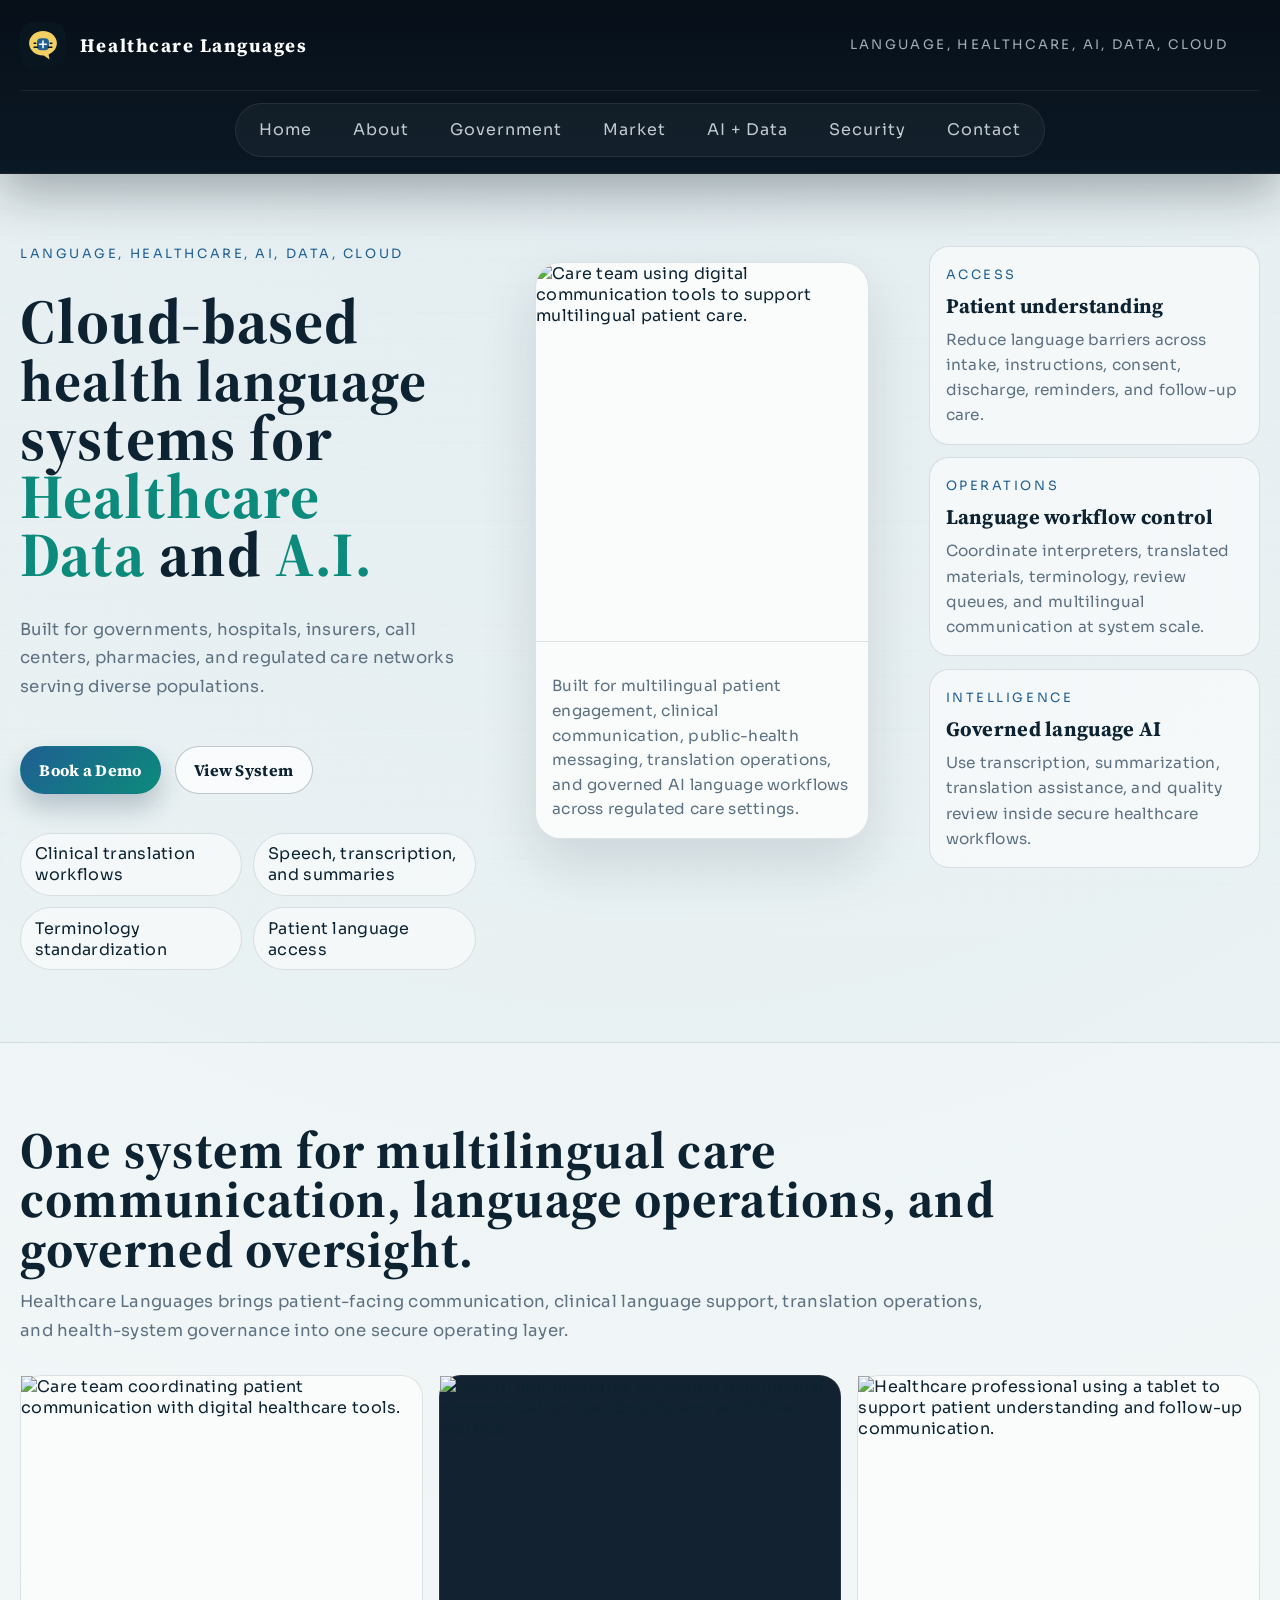
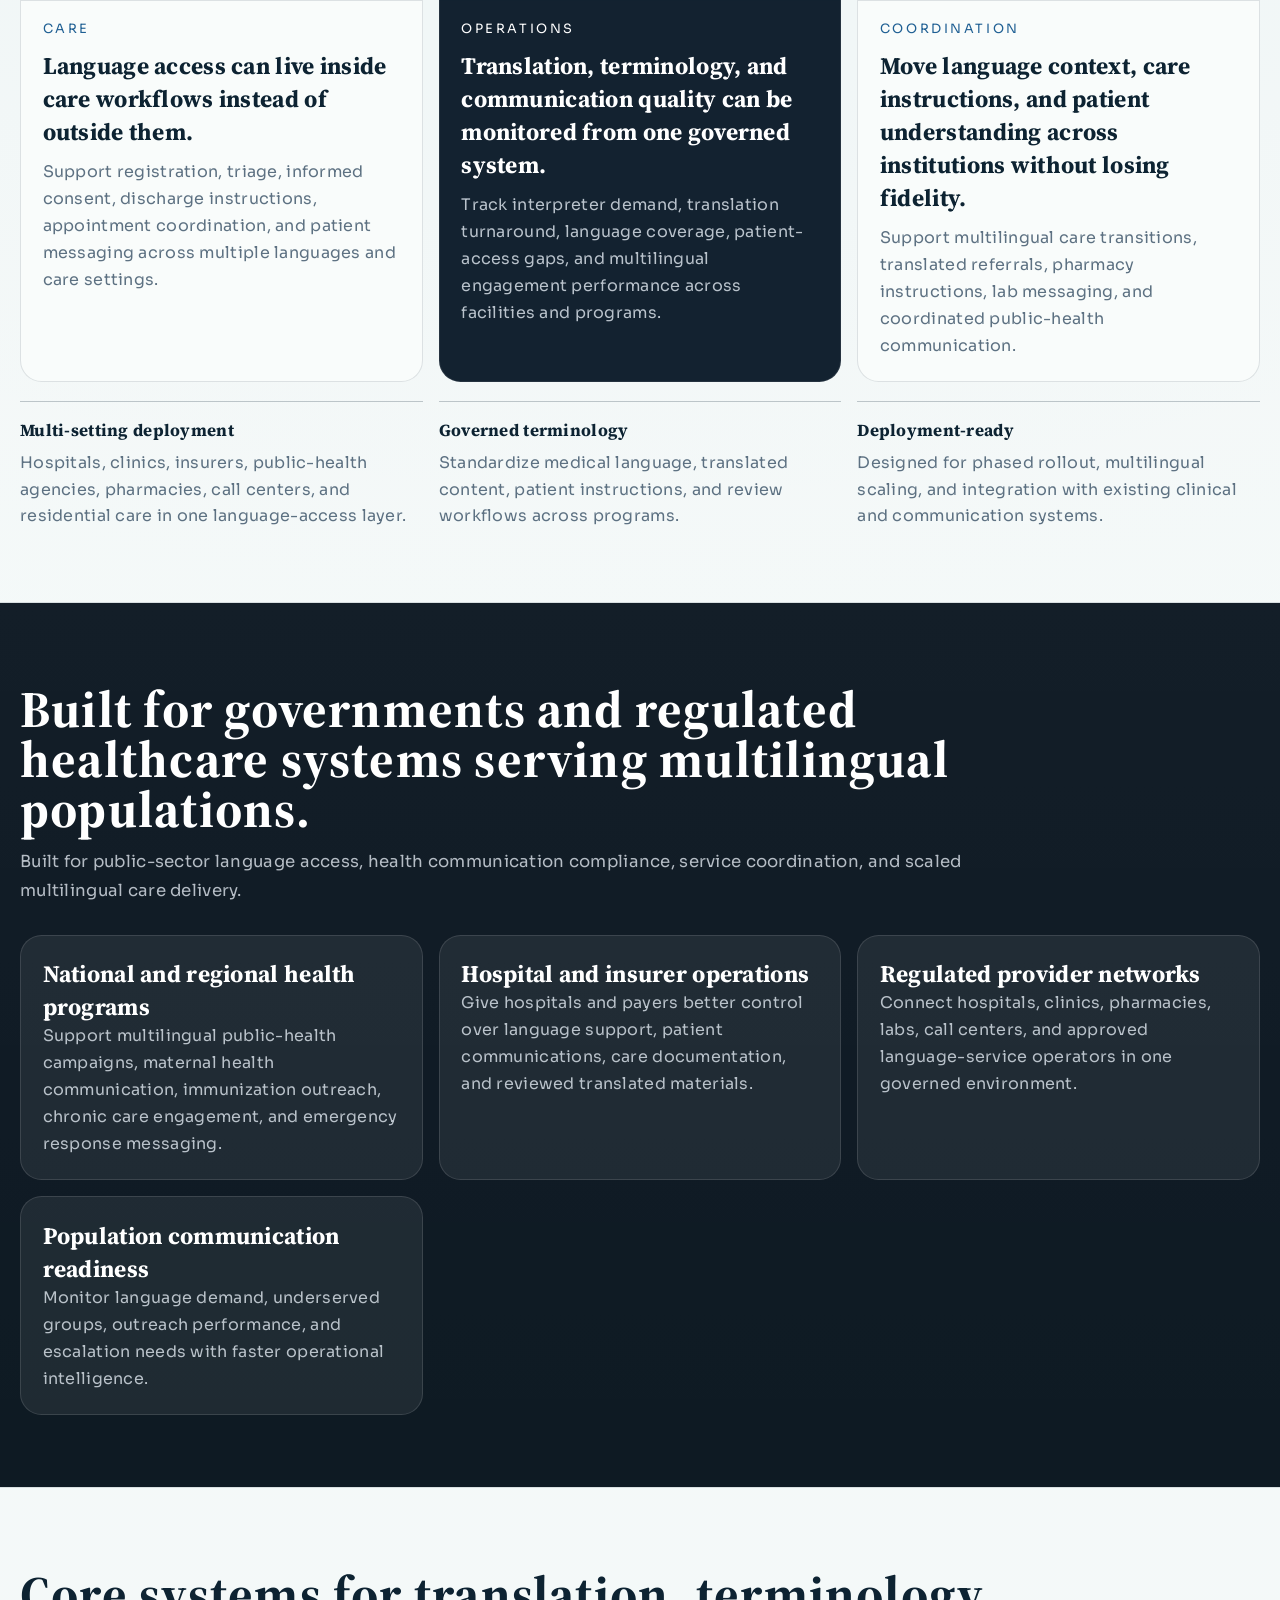
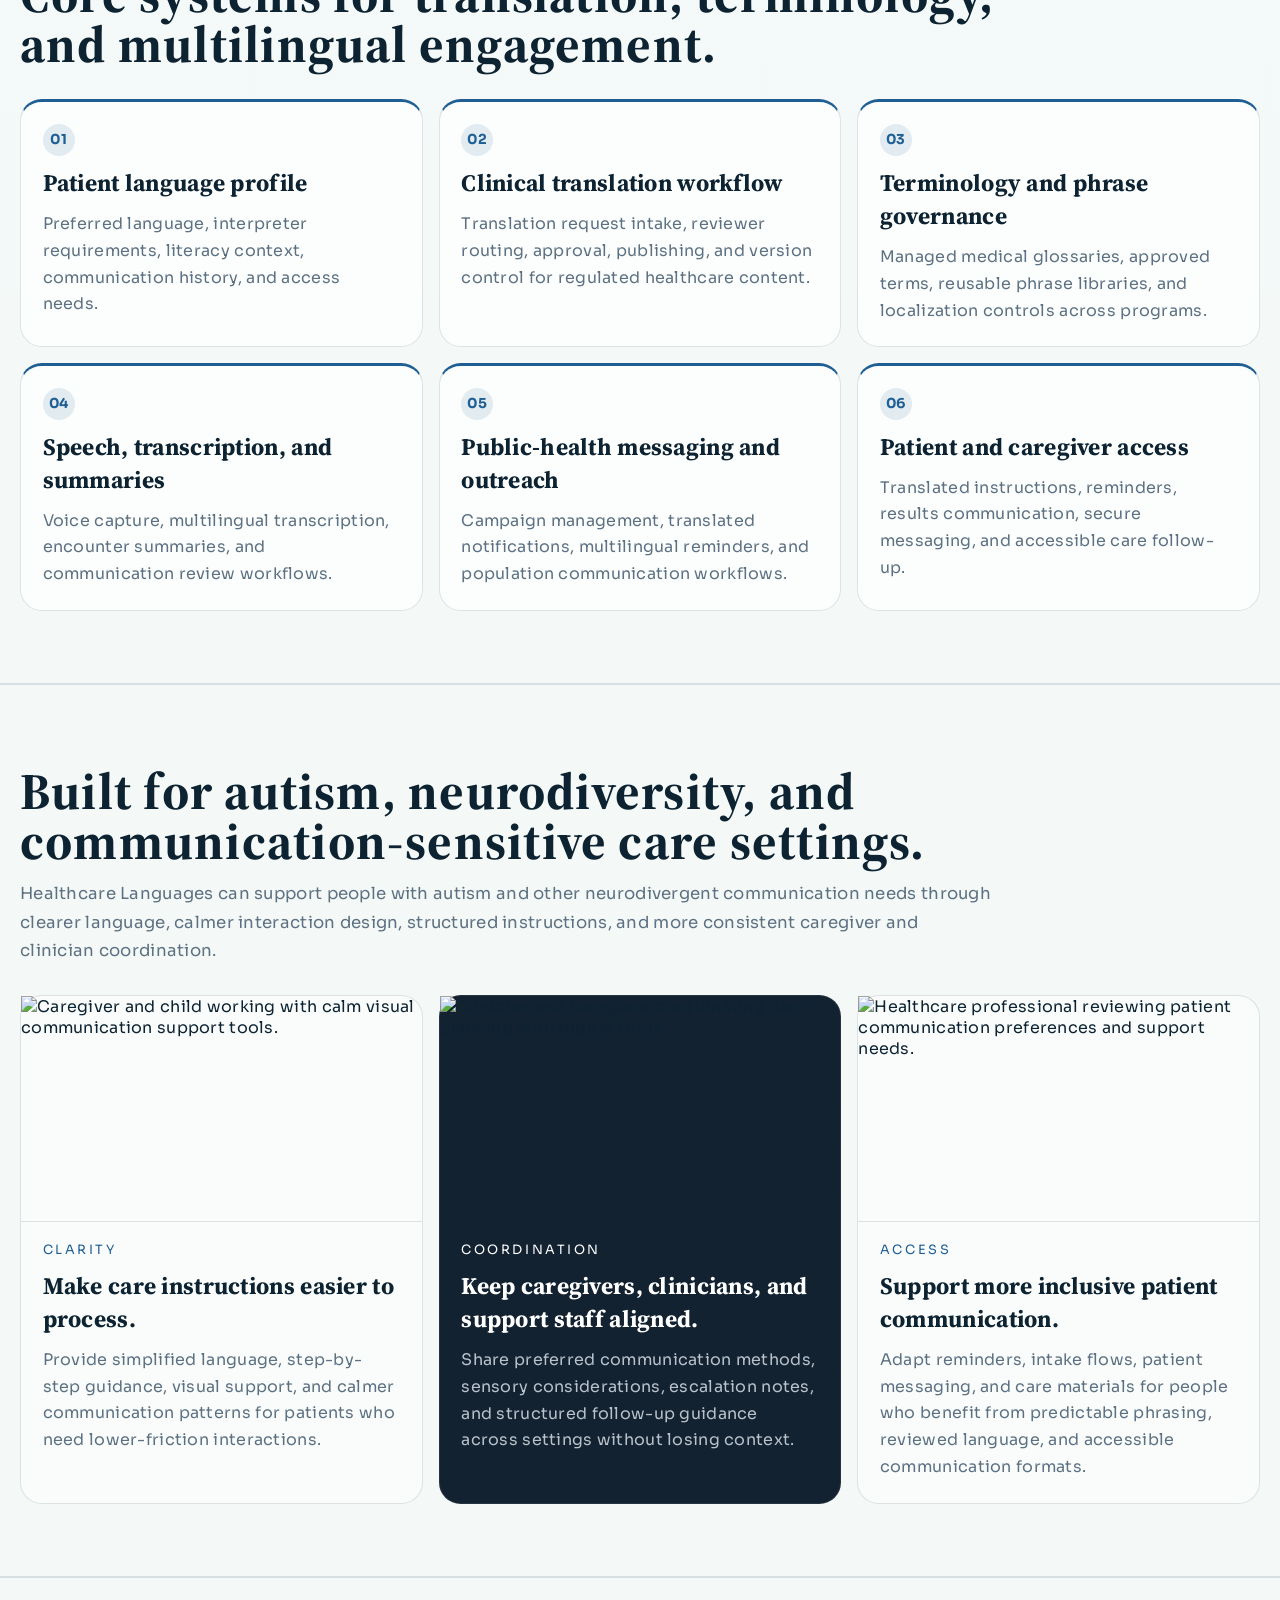
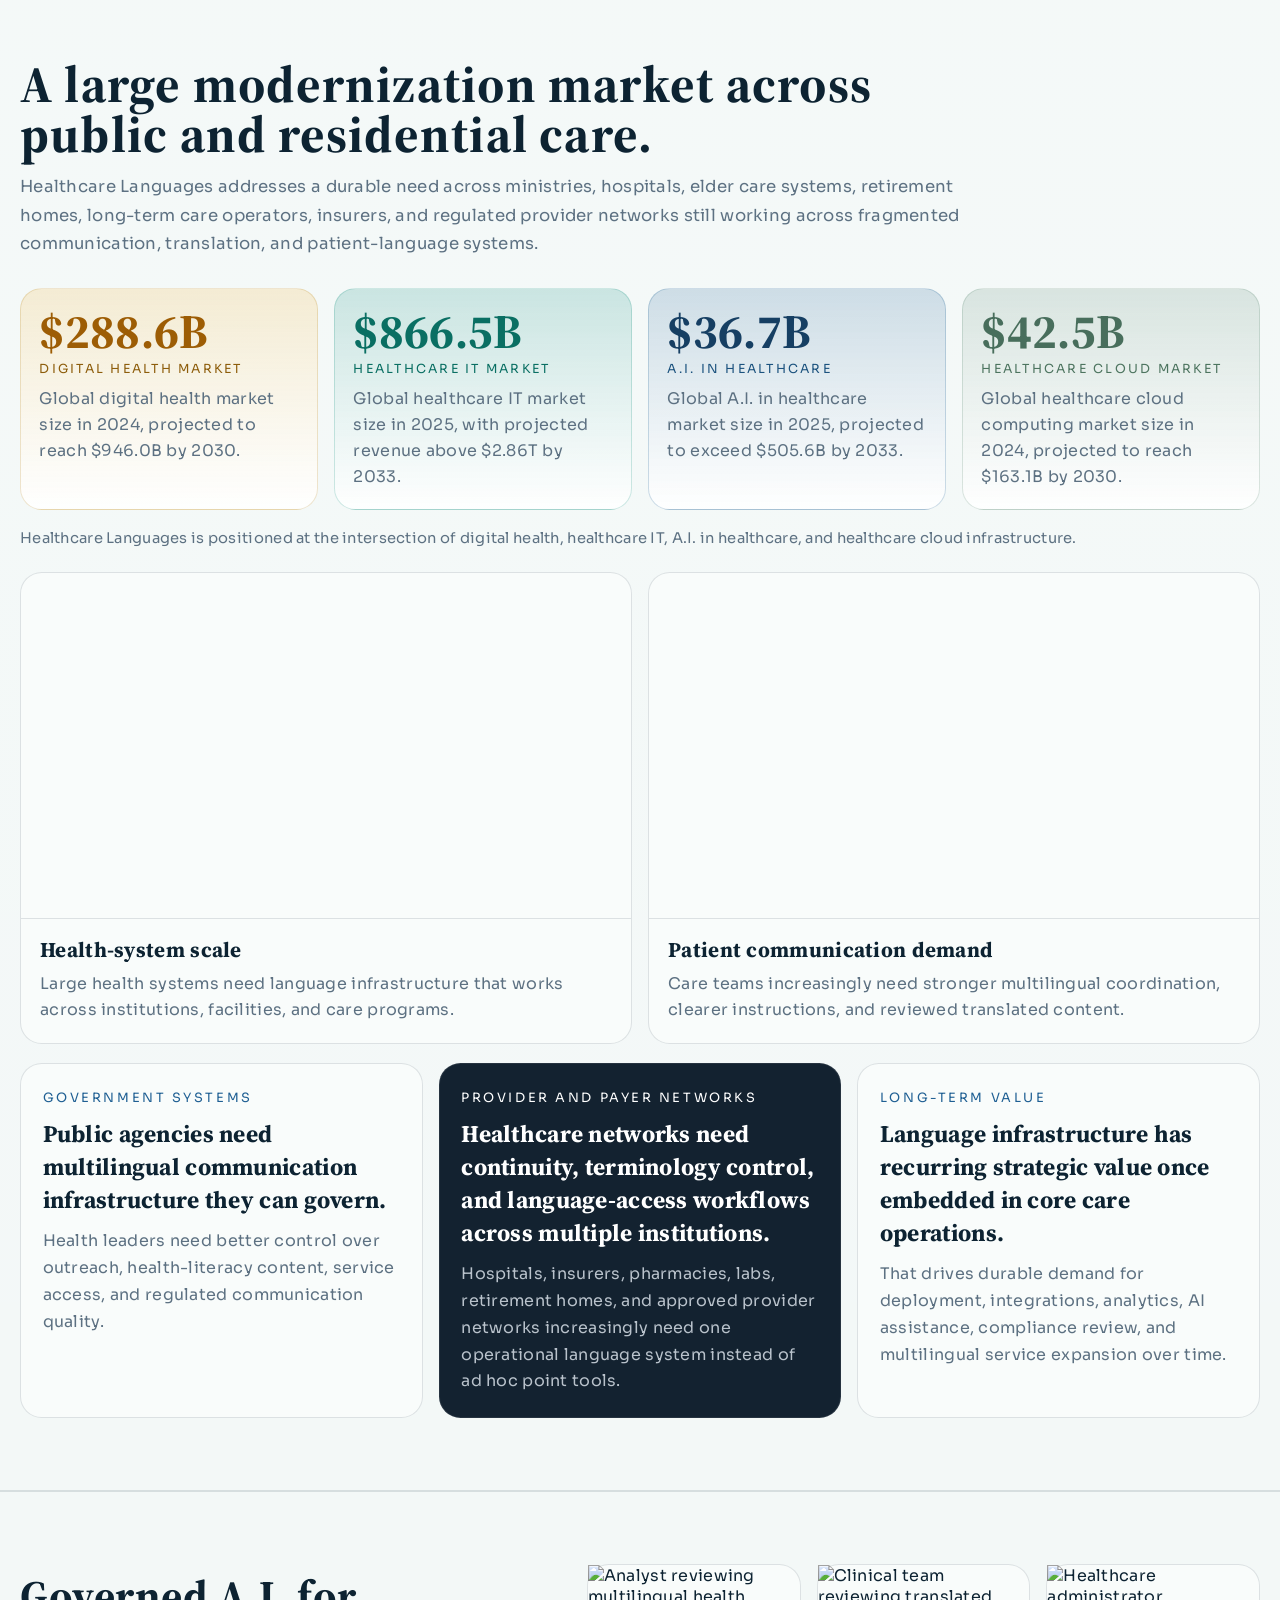
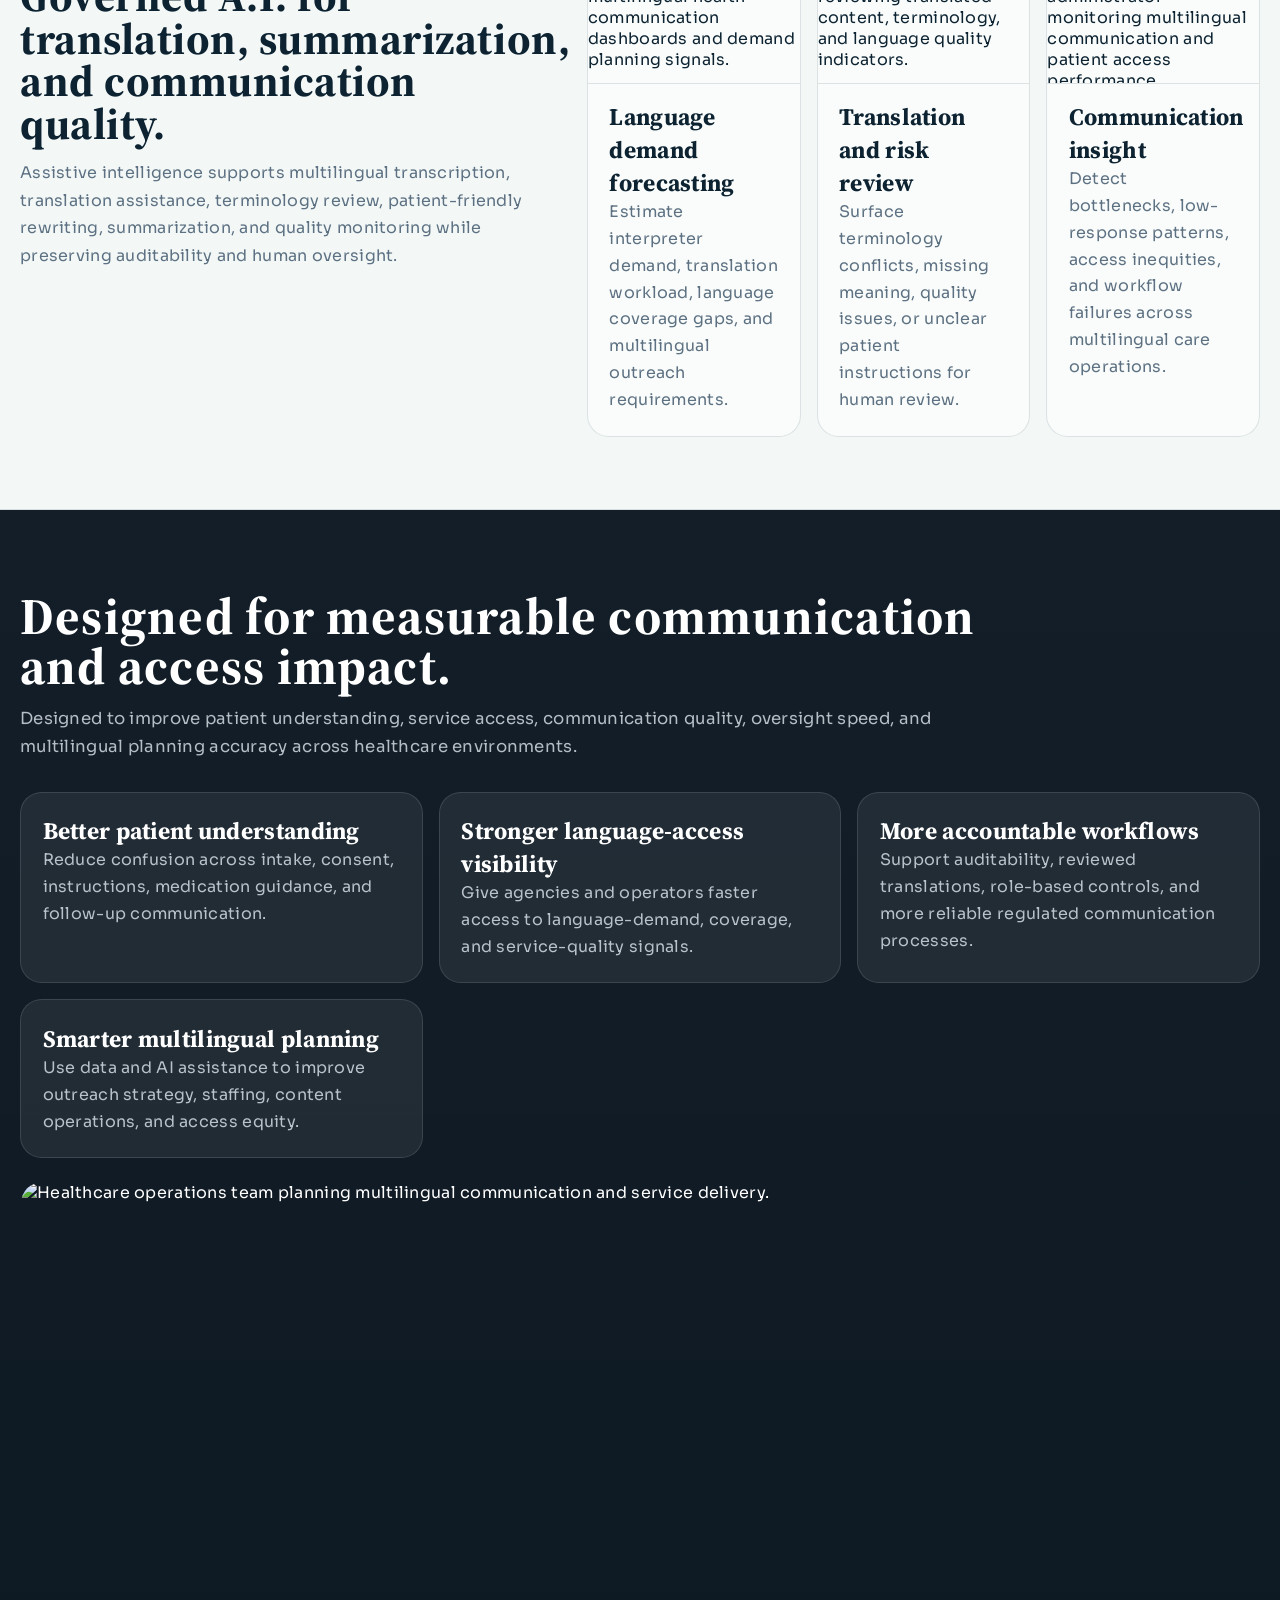
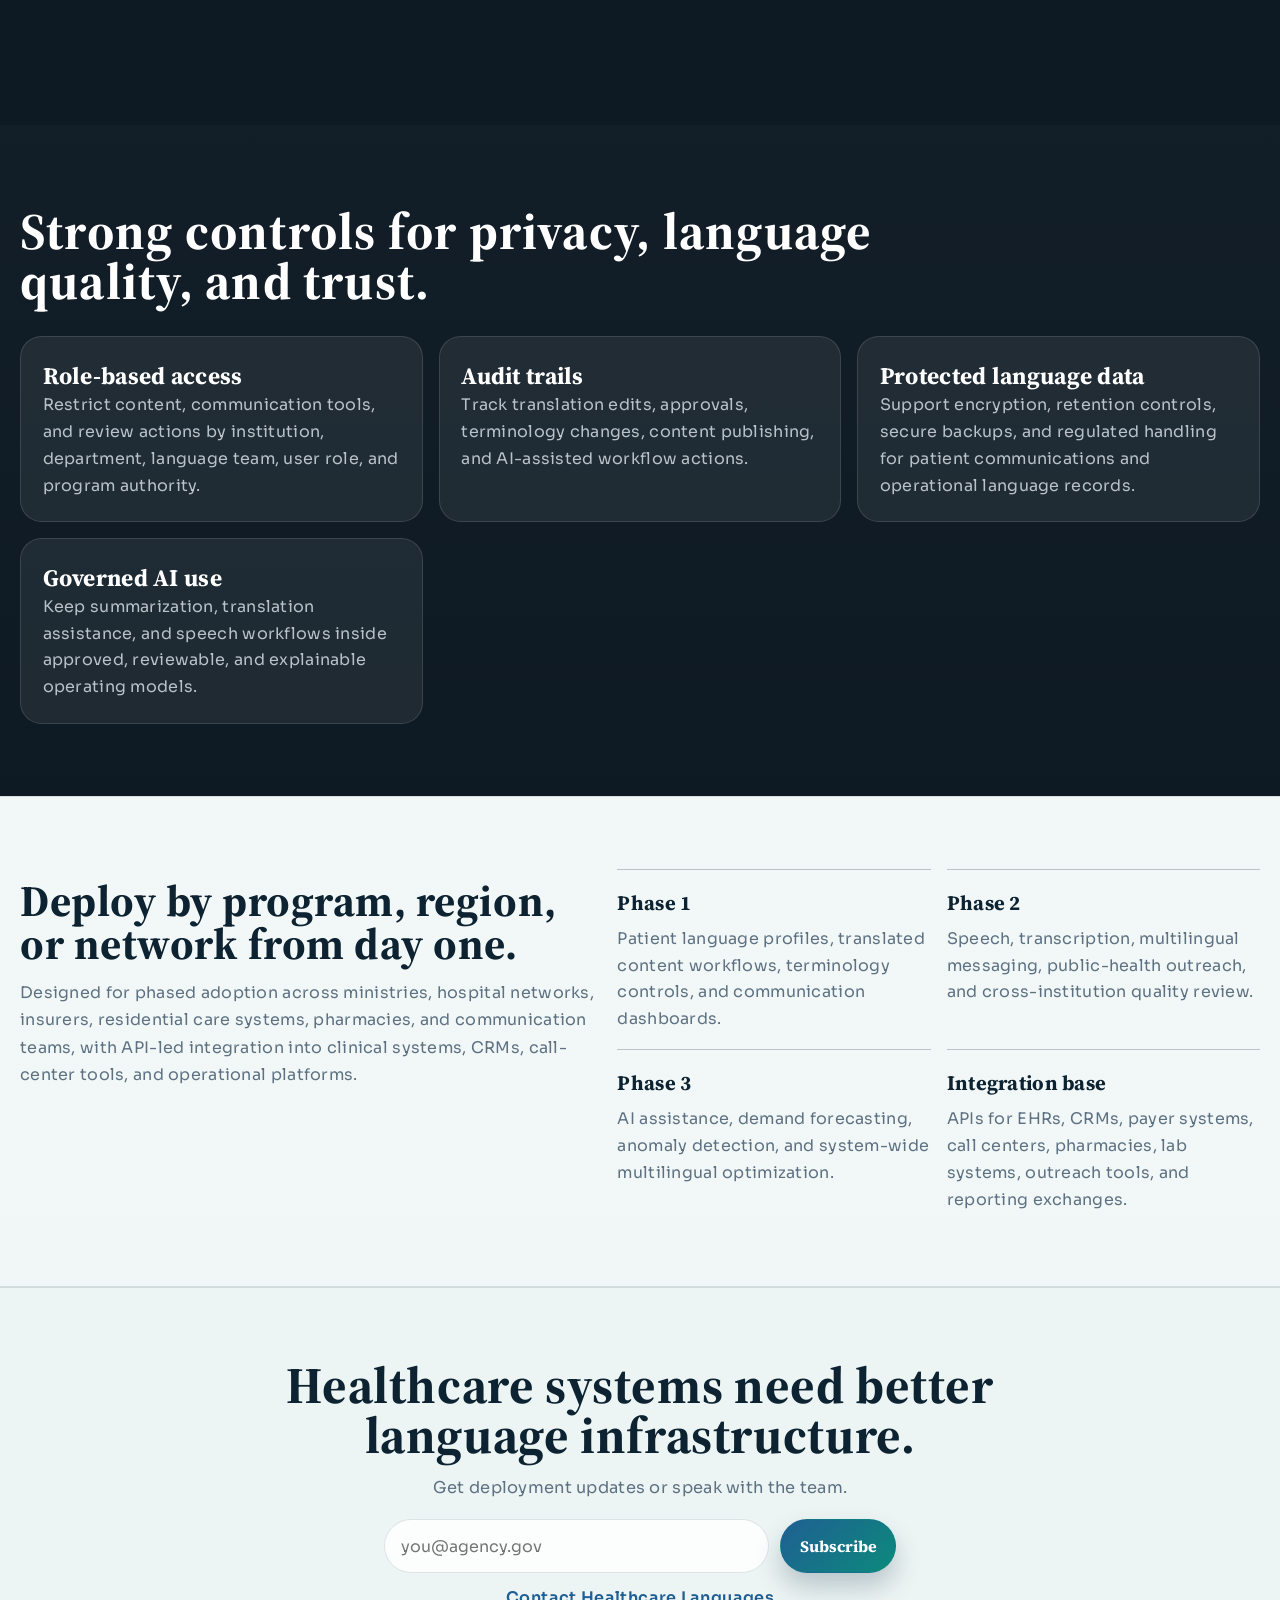
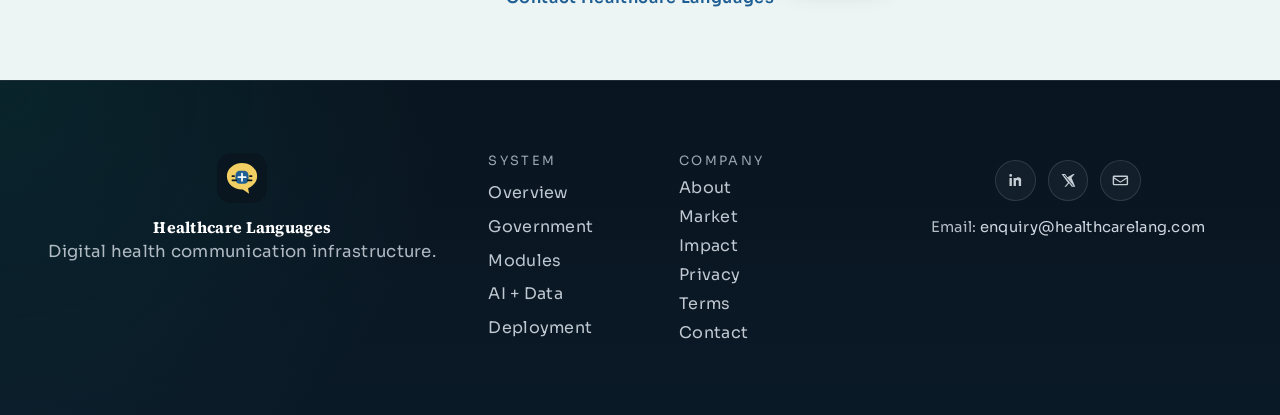
==== commit 56f3d1a7: "Update contact email in footer section" ====
--- a/index.html
+++ b/index.html
@@ -448,7 +448,7 @@
           </a>
         </div>
         <div class="footer-social-contact">
-          <p>Email: <a href="mailto:enquiry@healthlanguages.org">enquiry@healthlanguages.org</a></p>
+          <p>Email: <a href="mailto:enquiry@healthcarelang.com">enquiry@healthcarelang.com</a></p>
           
         </div>
       </div>
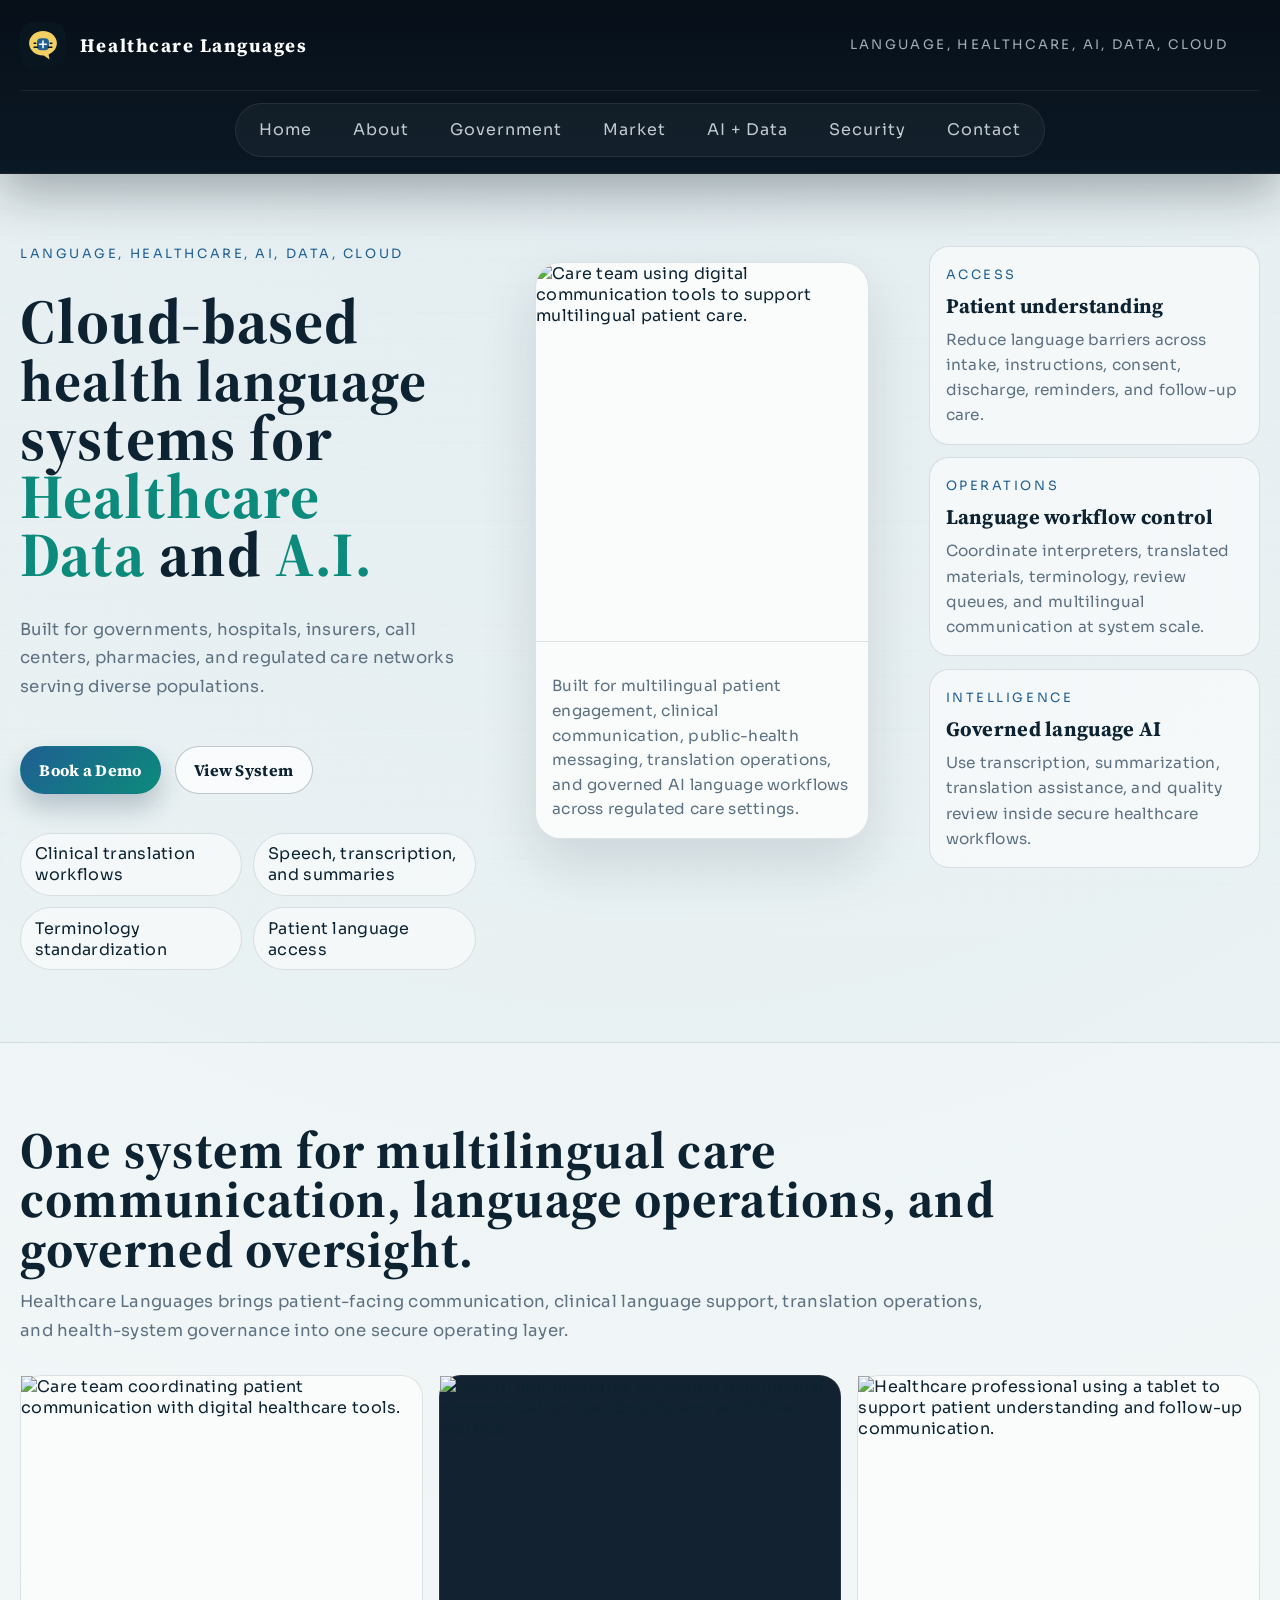
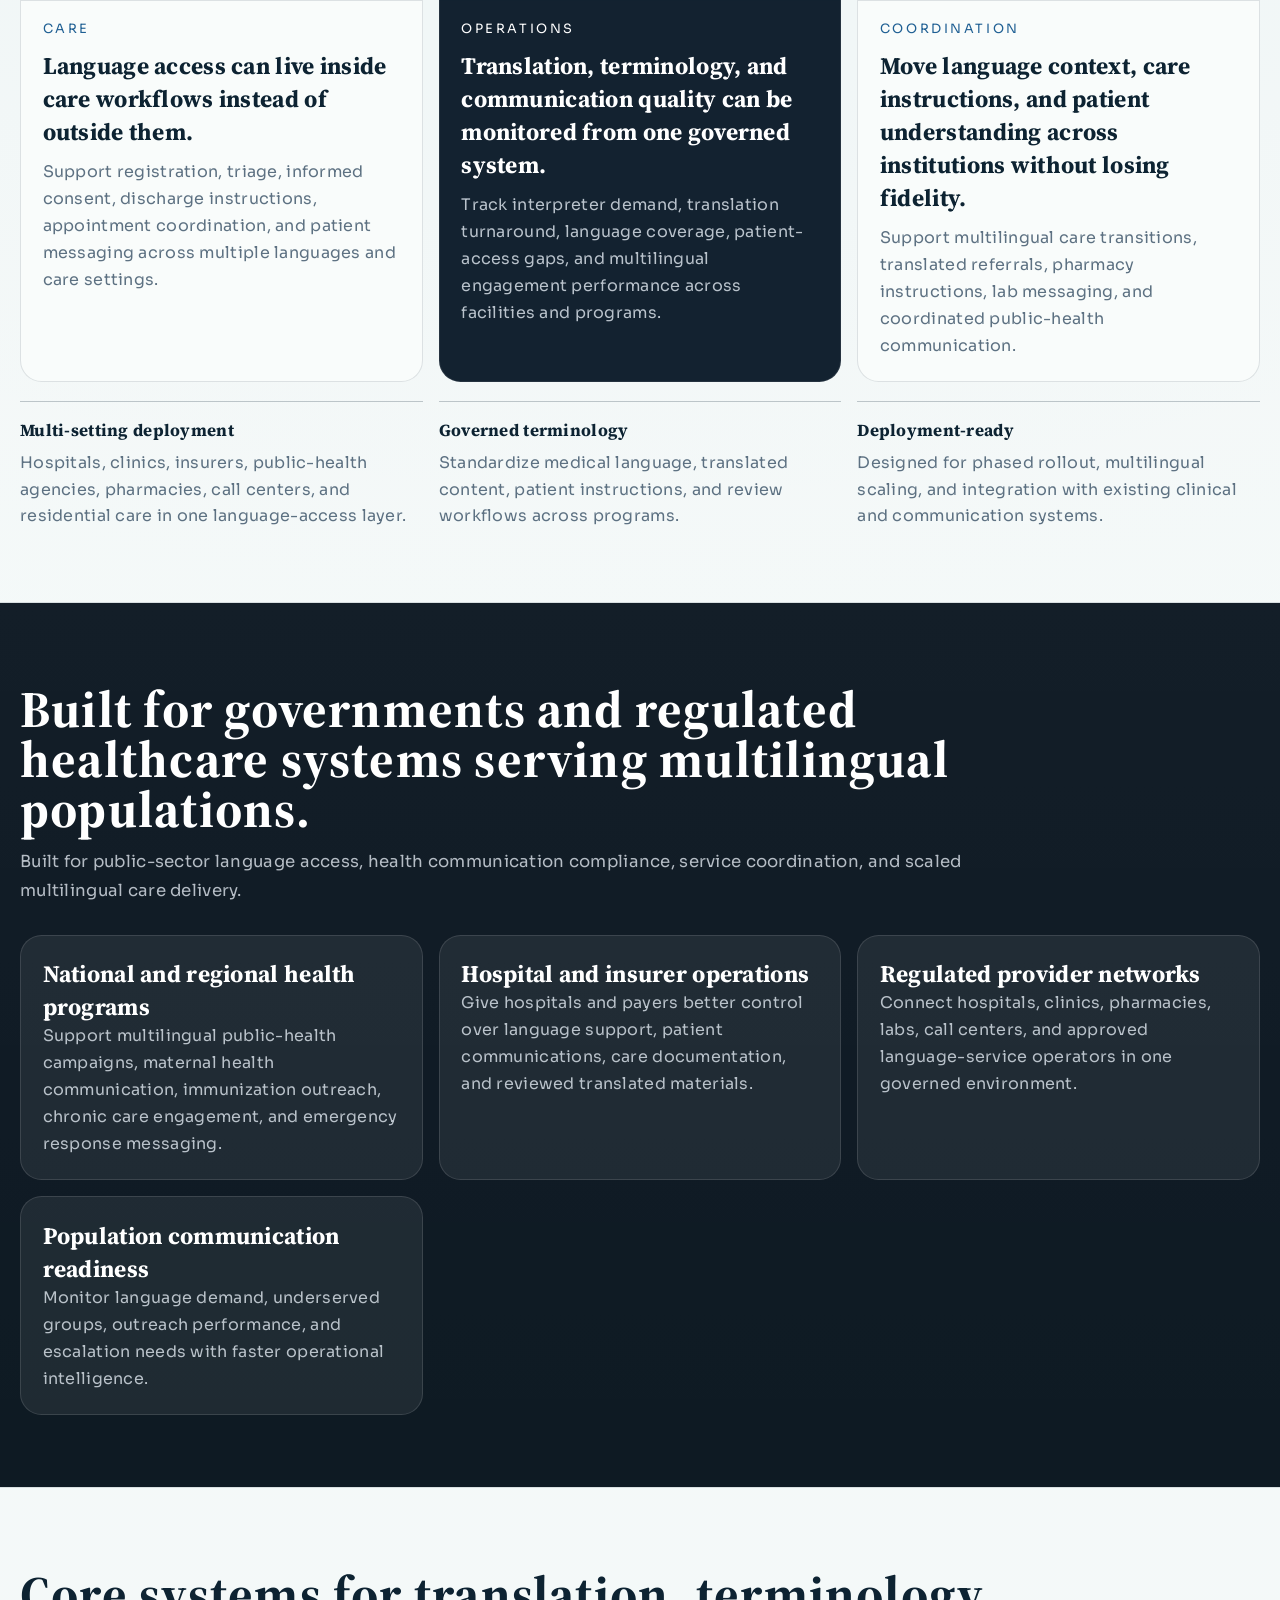
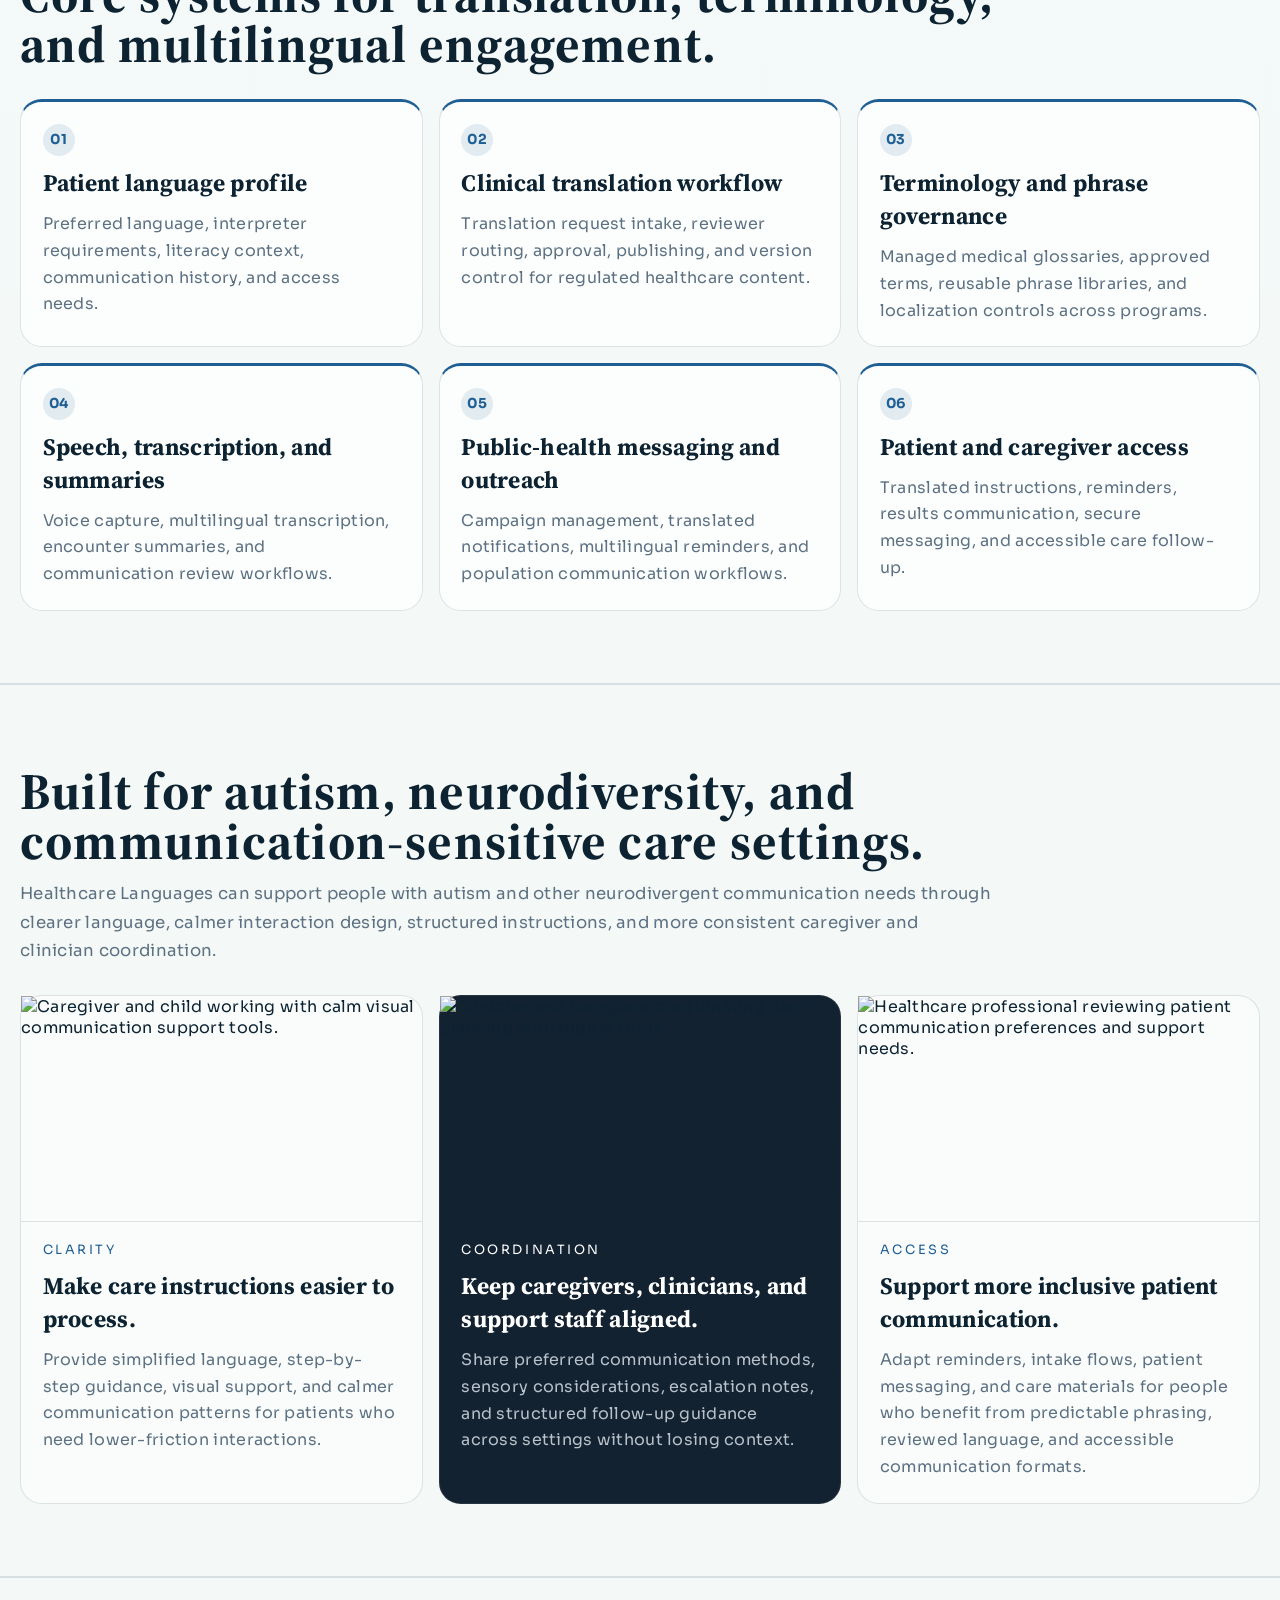
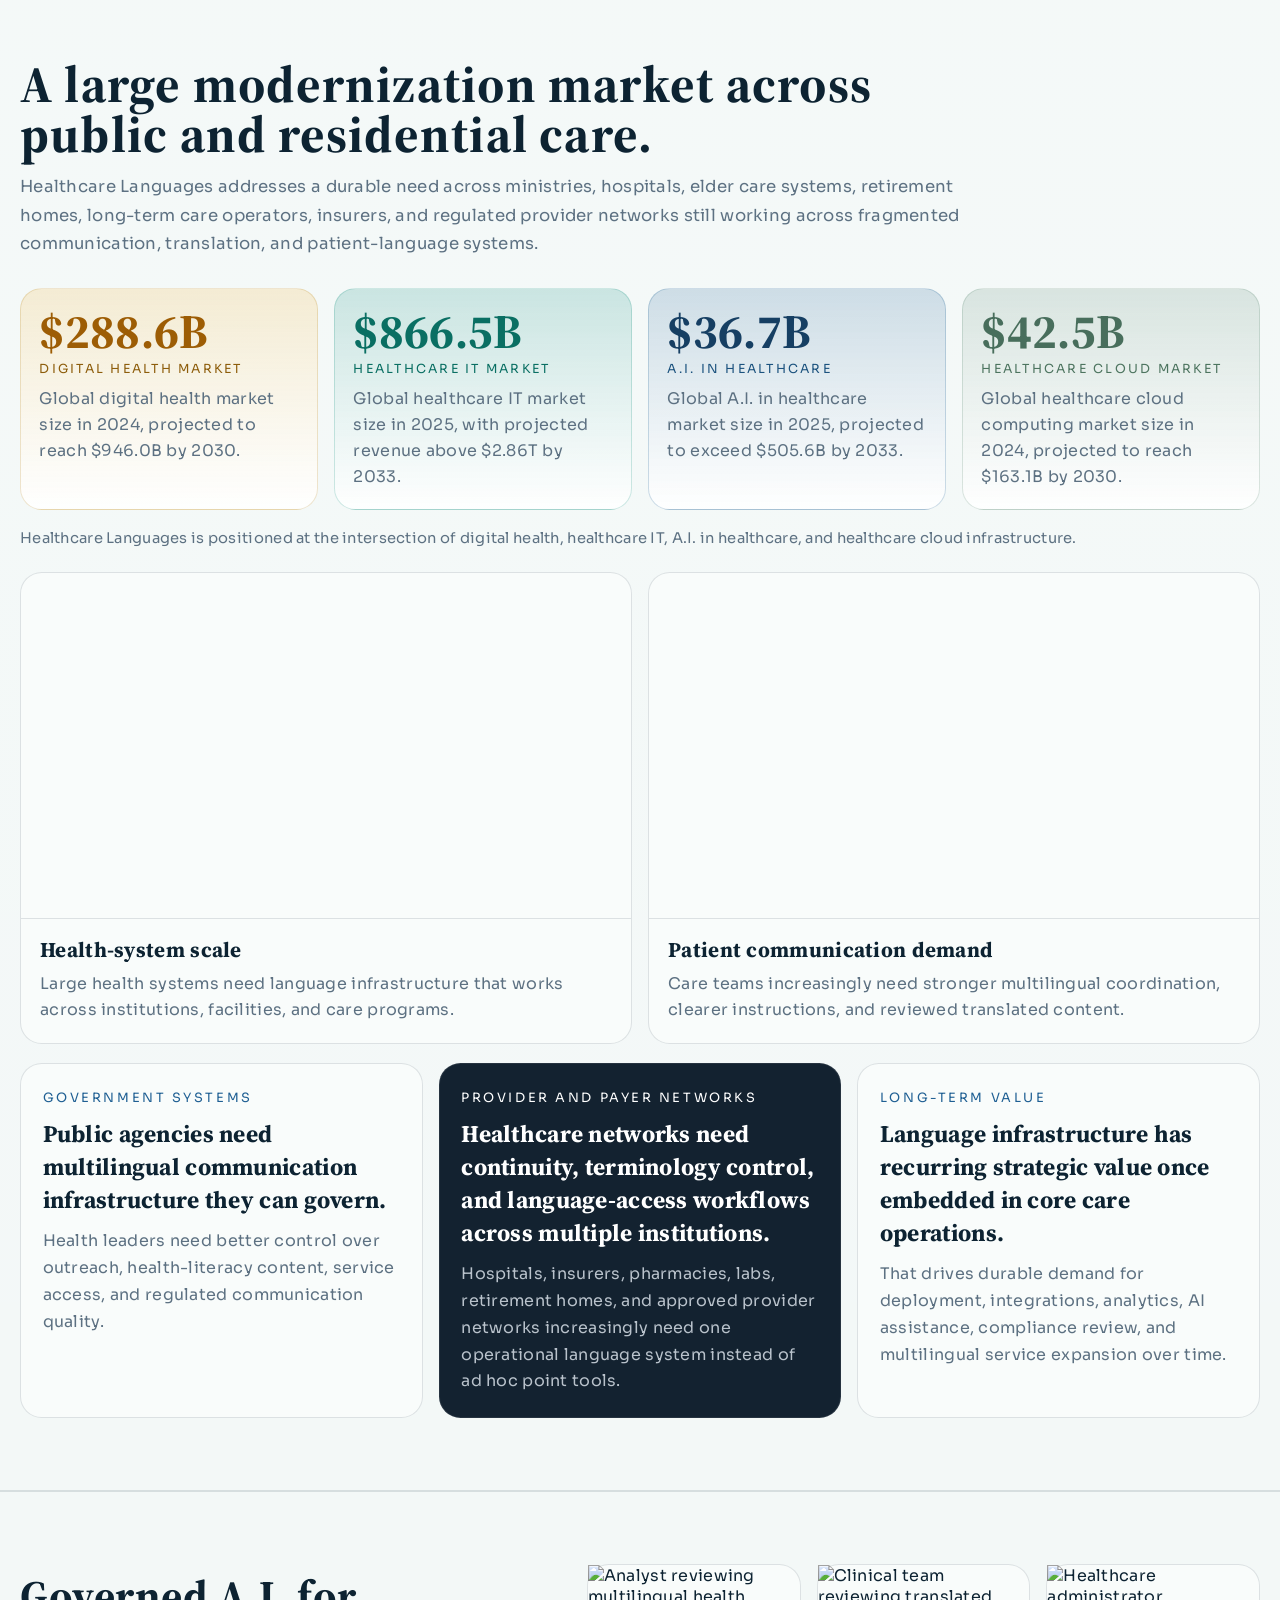
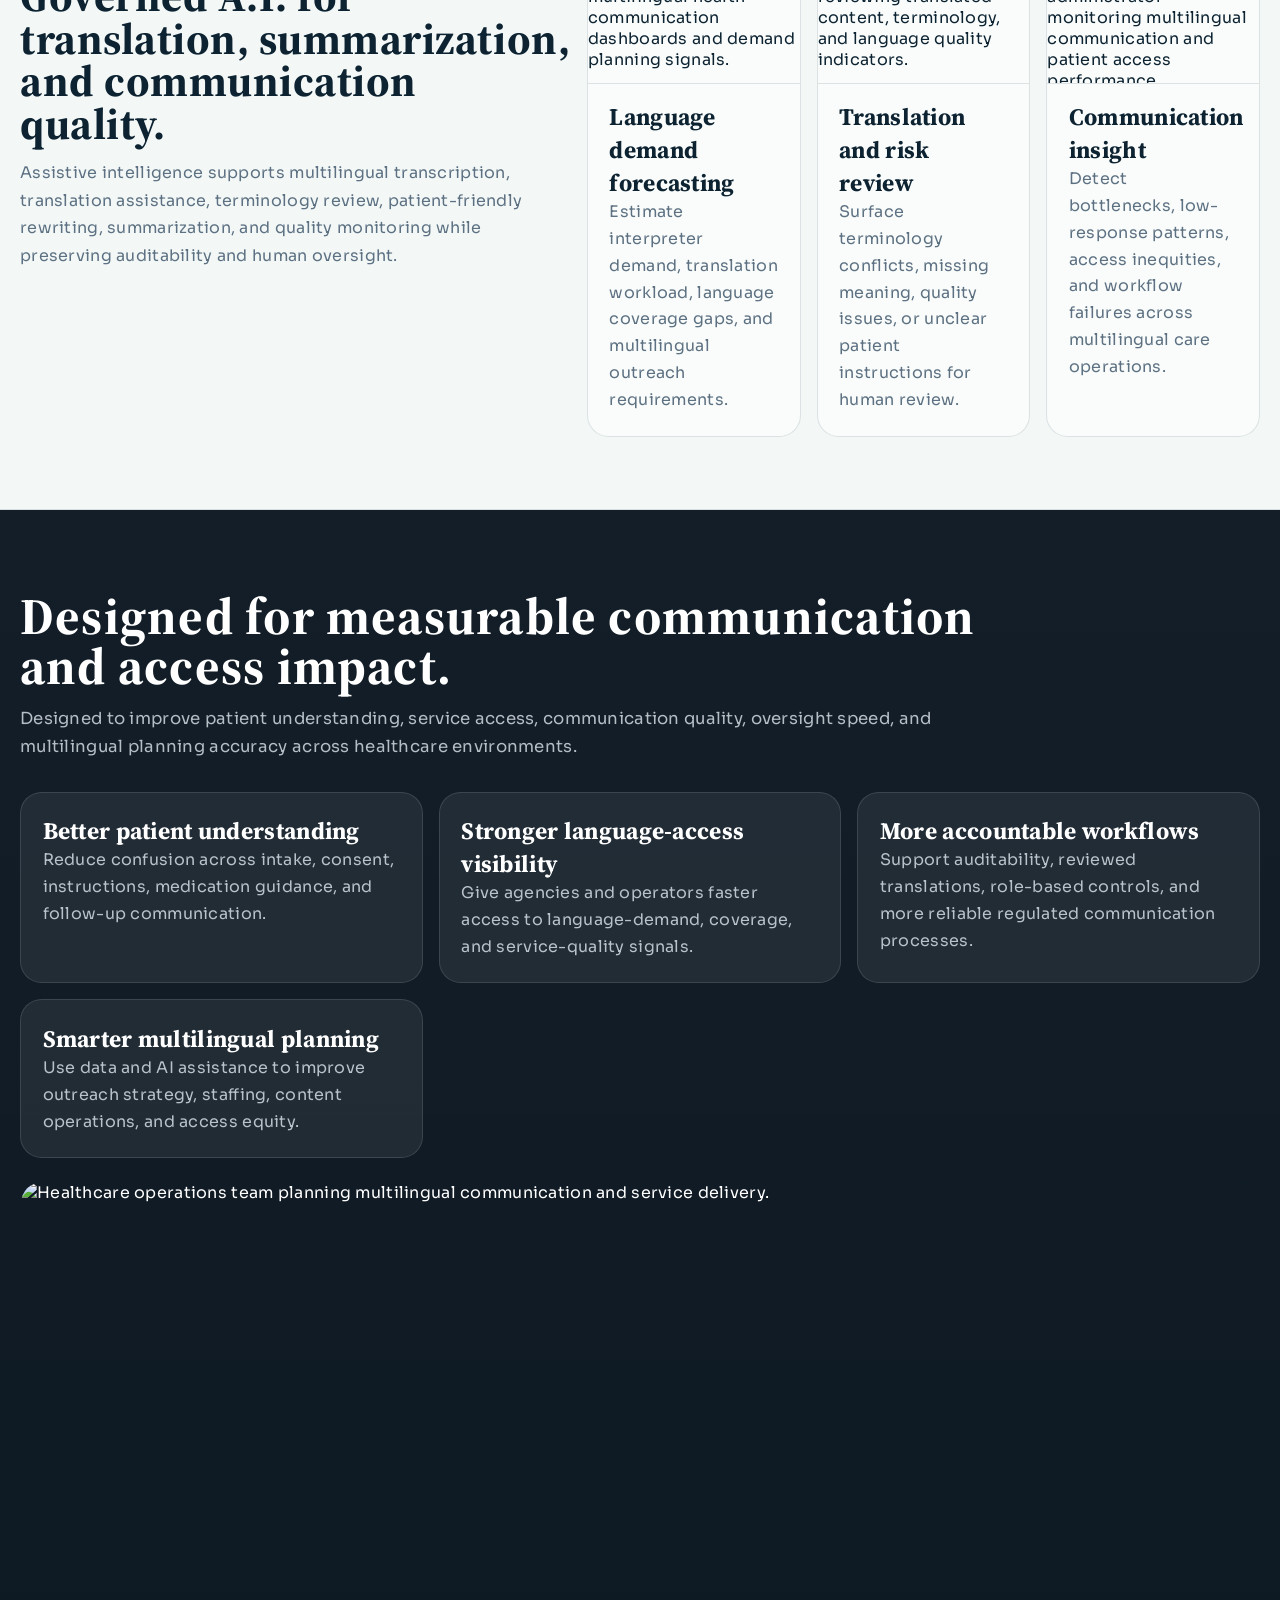
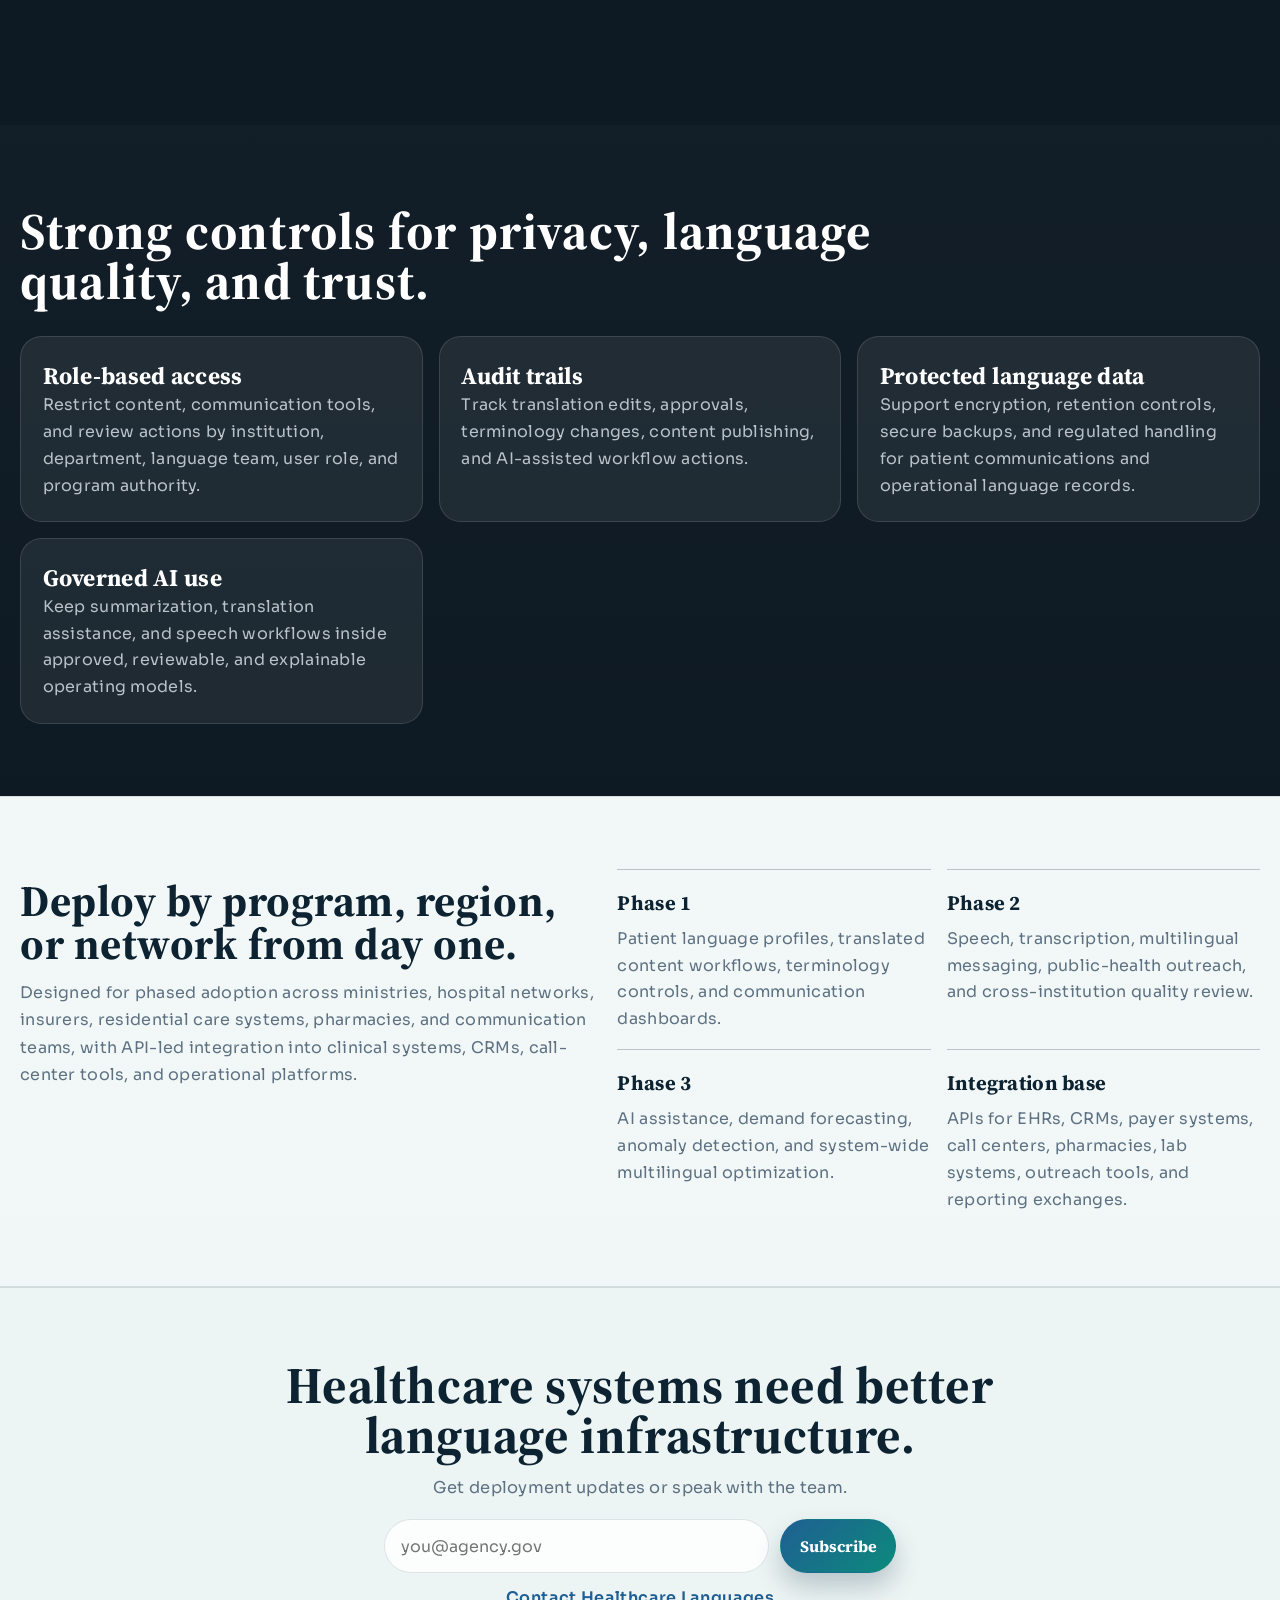
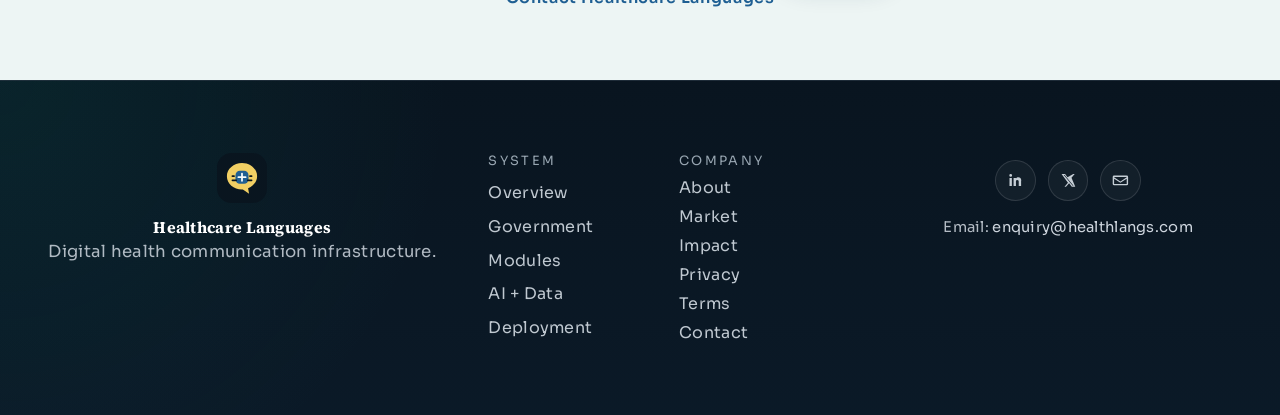
==== commit 6442984d: "Update index.html" ====
--- a/index.html
+++ b/index.html
@@ -448,7 +448,7 @@
           </a>
         </div>
         <div class="footer-social-contact">
-          <p>Email: <a href="mailto:enquiry@healthcarelang.com">enquiry@healthcarelang.com</a></p>
+          <p>Email: <a href="mailto:enquiry@healthlangs.com">enquiry@healthlangs.com</a></p>
           
         </div>
       </div>
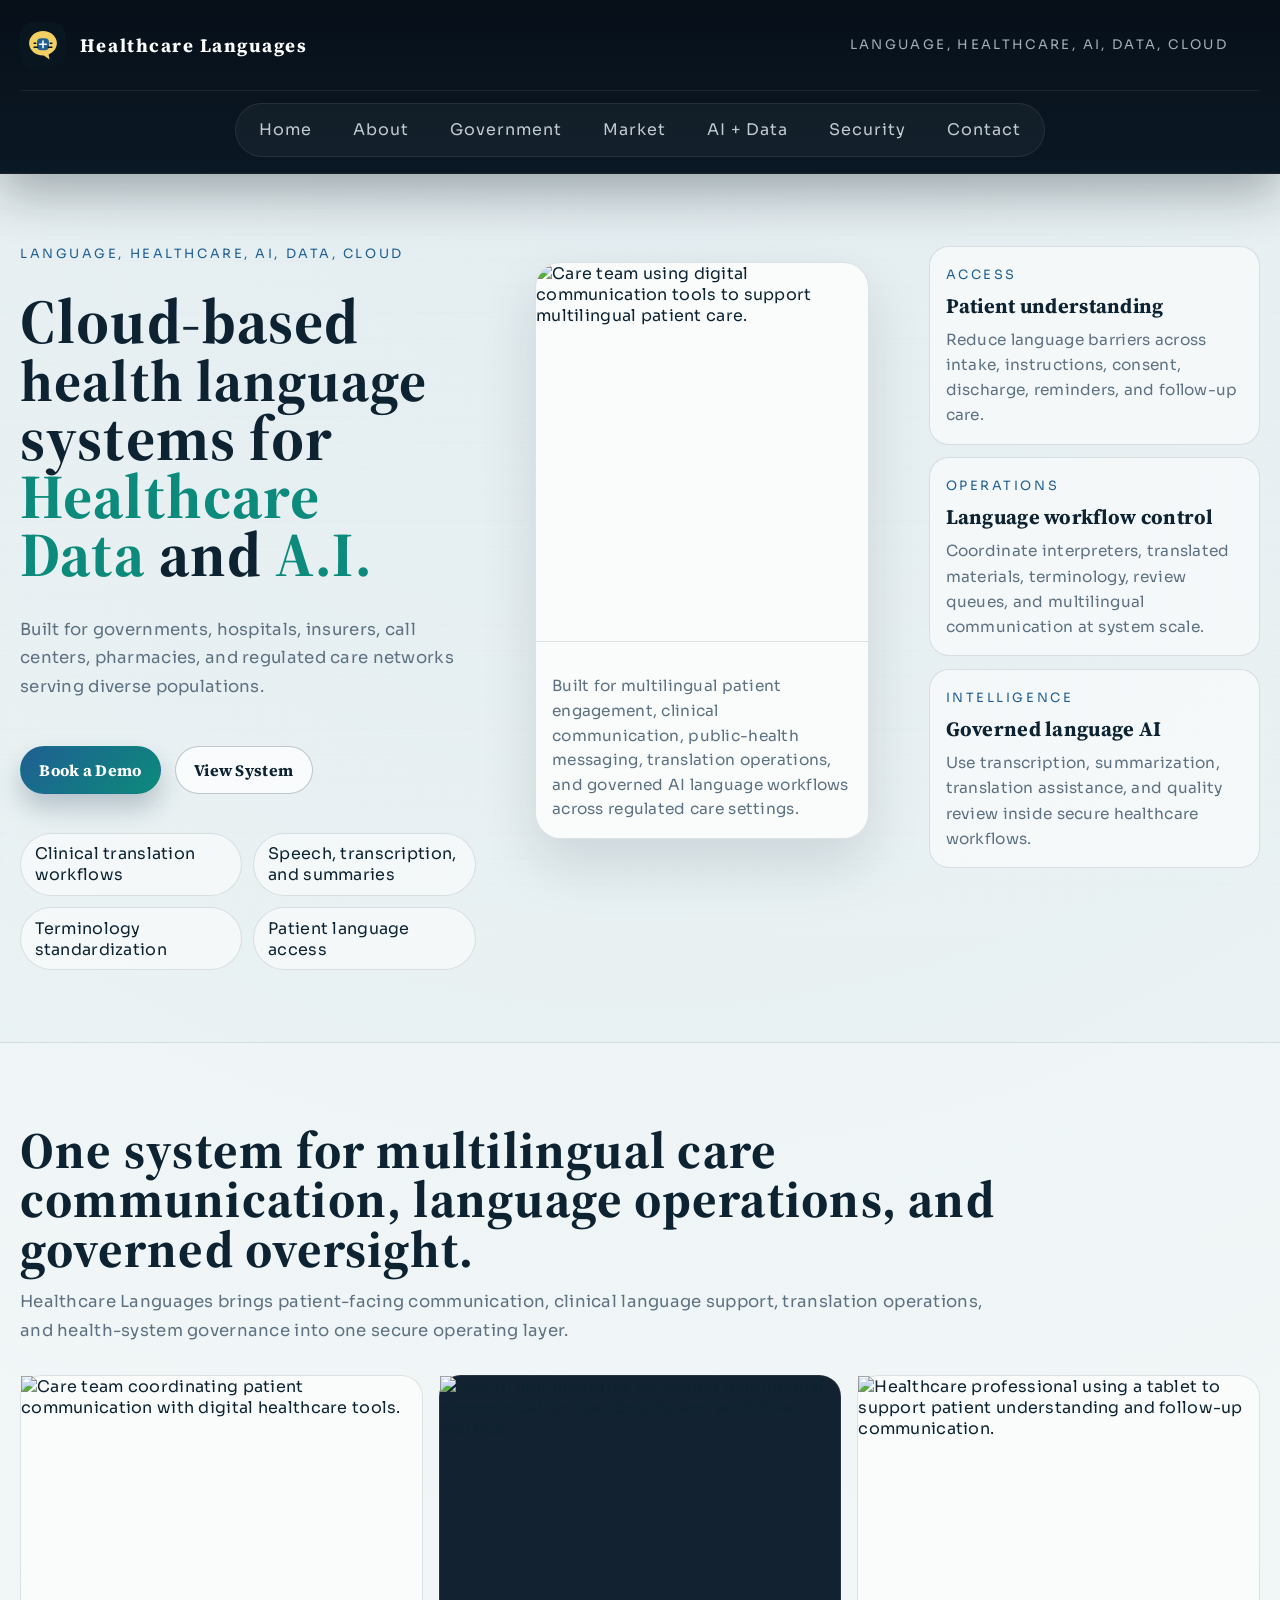
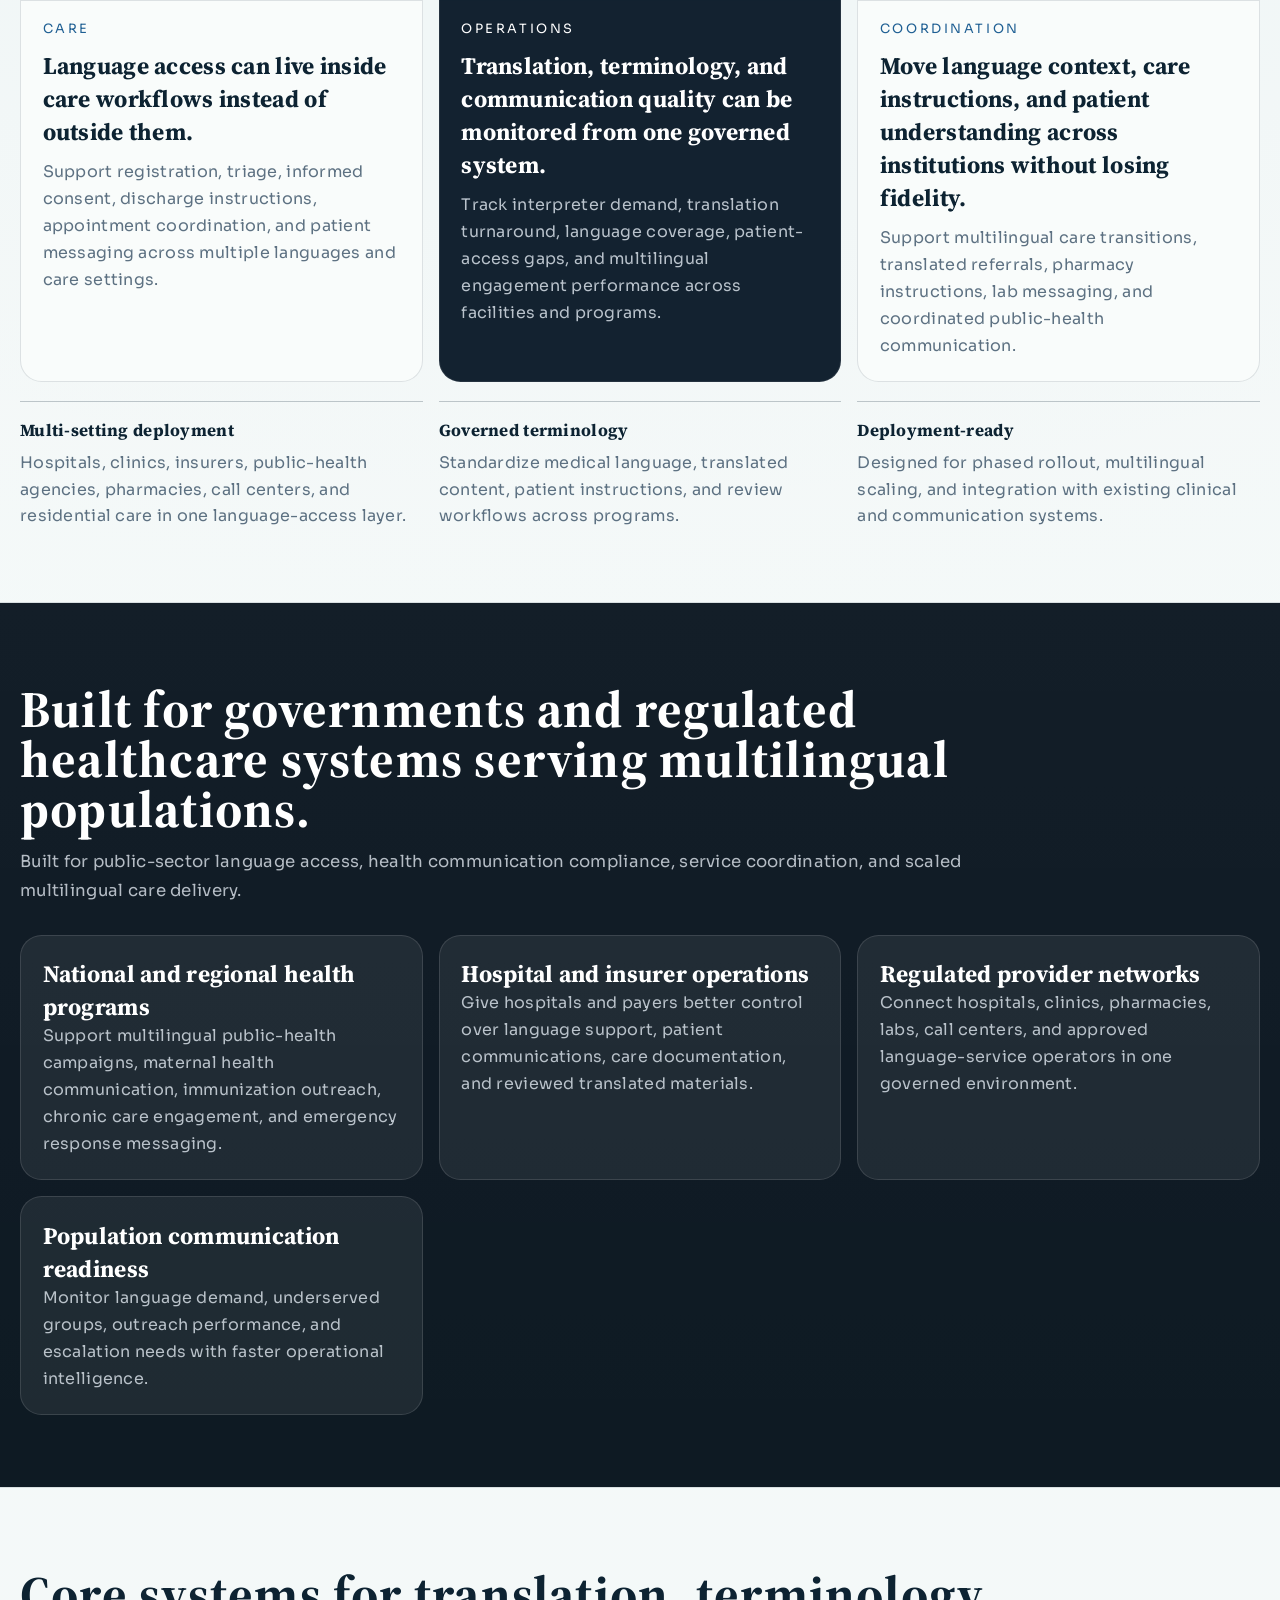
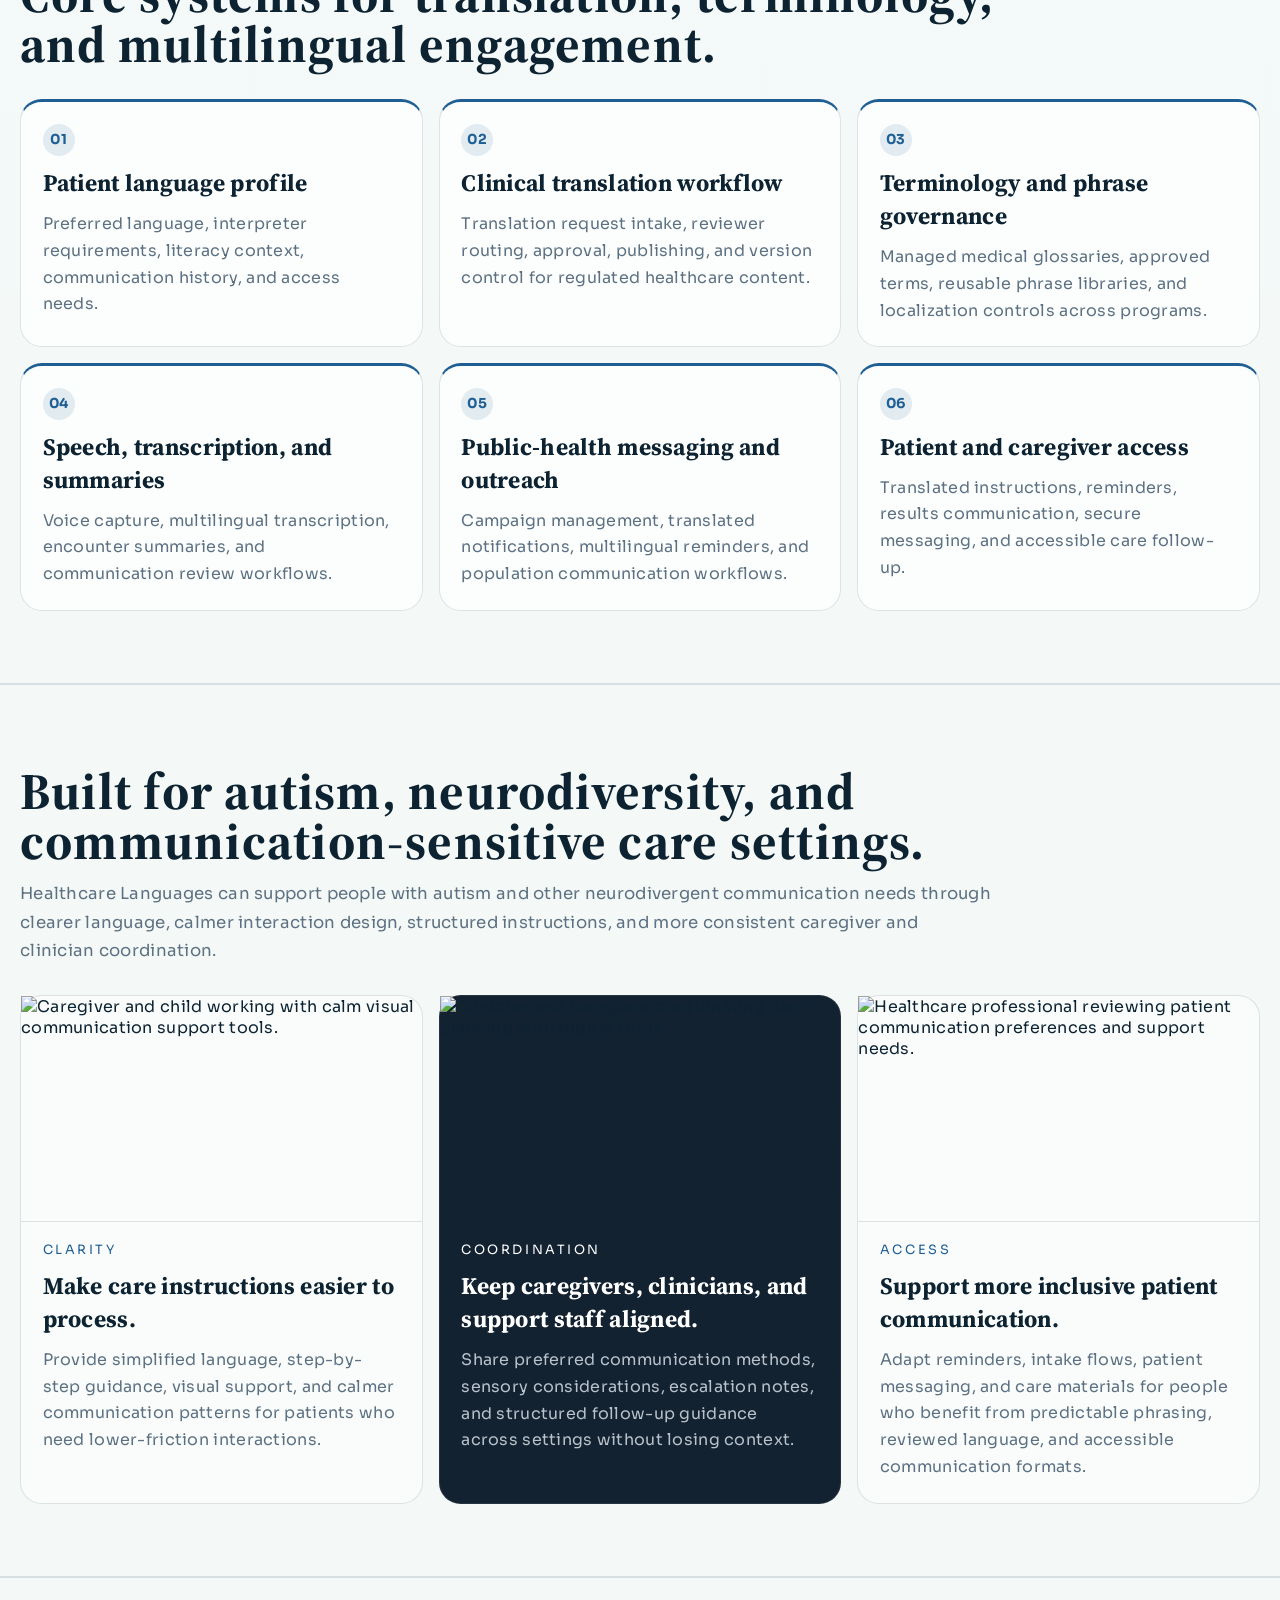
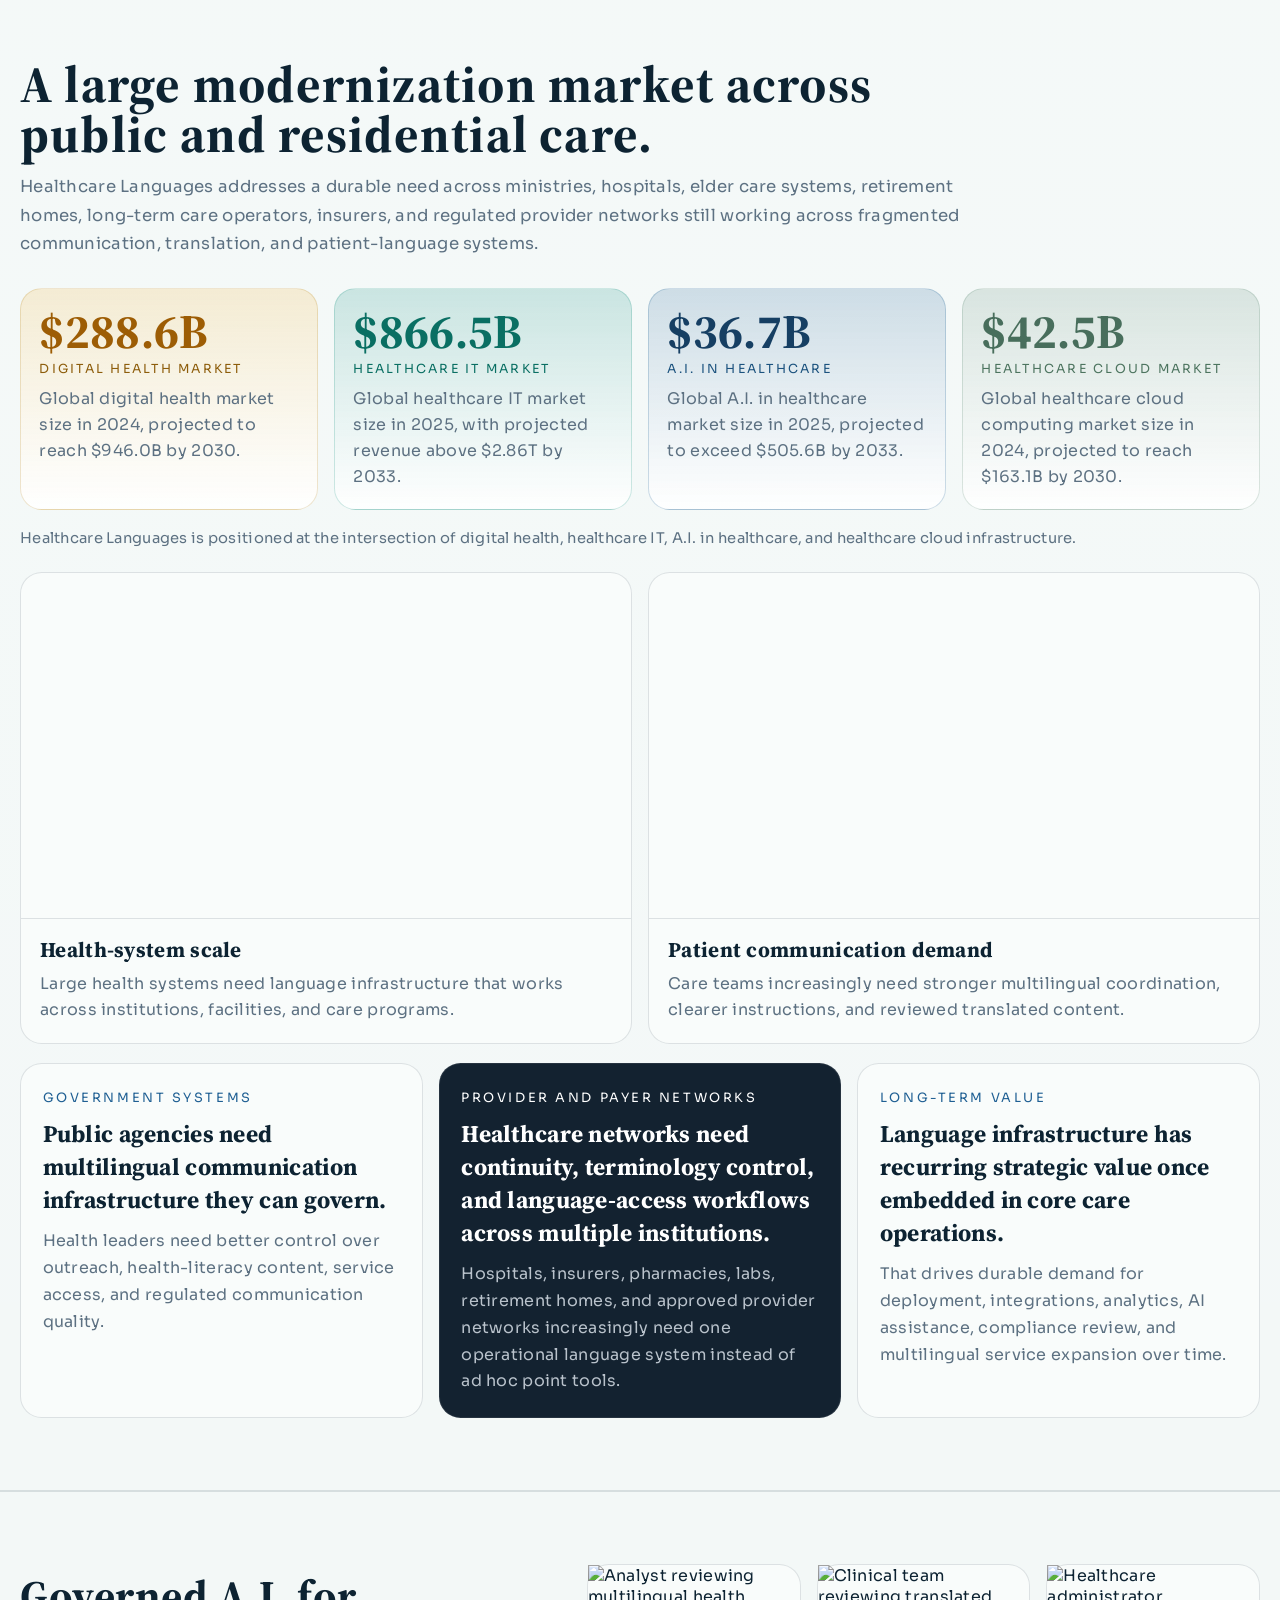
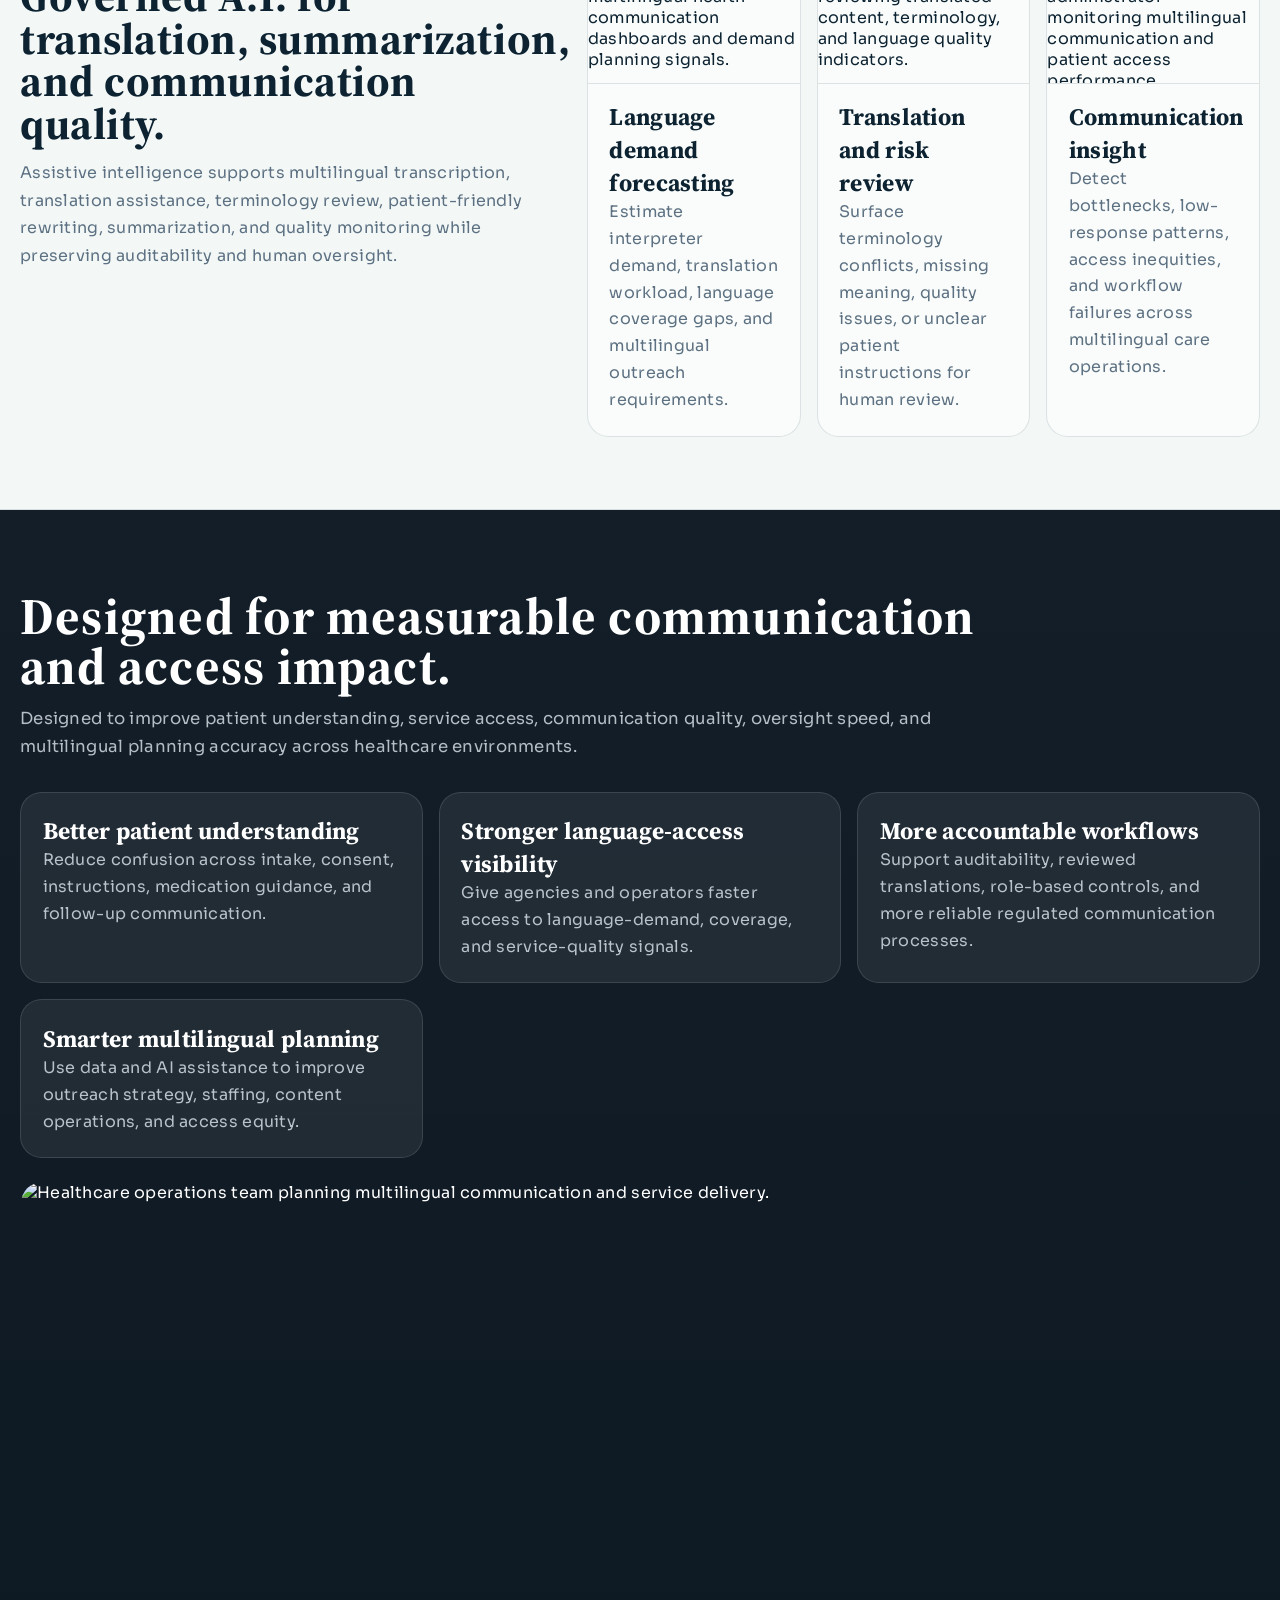
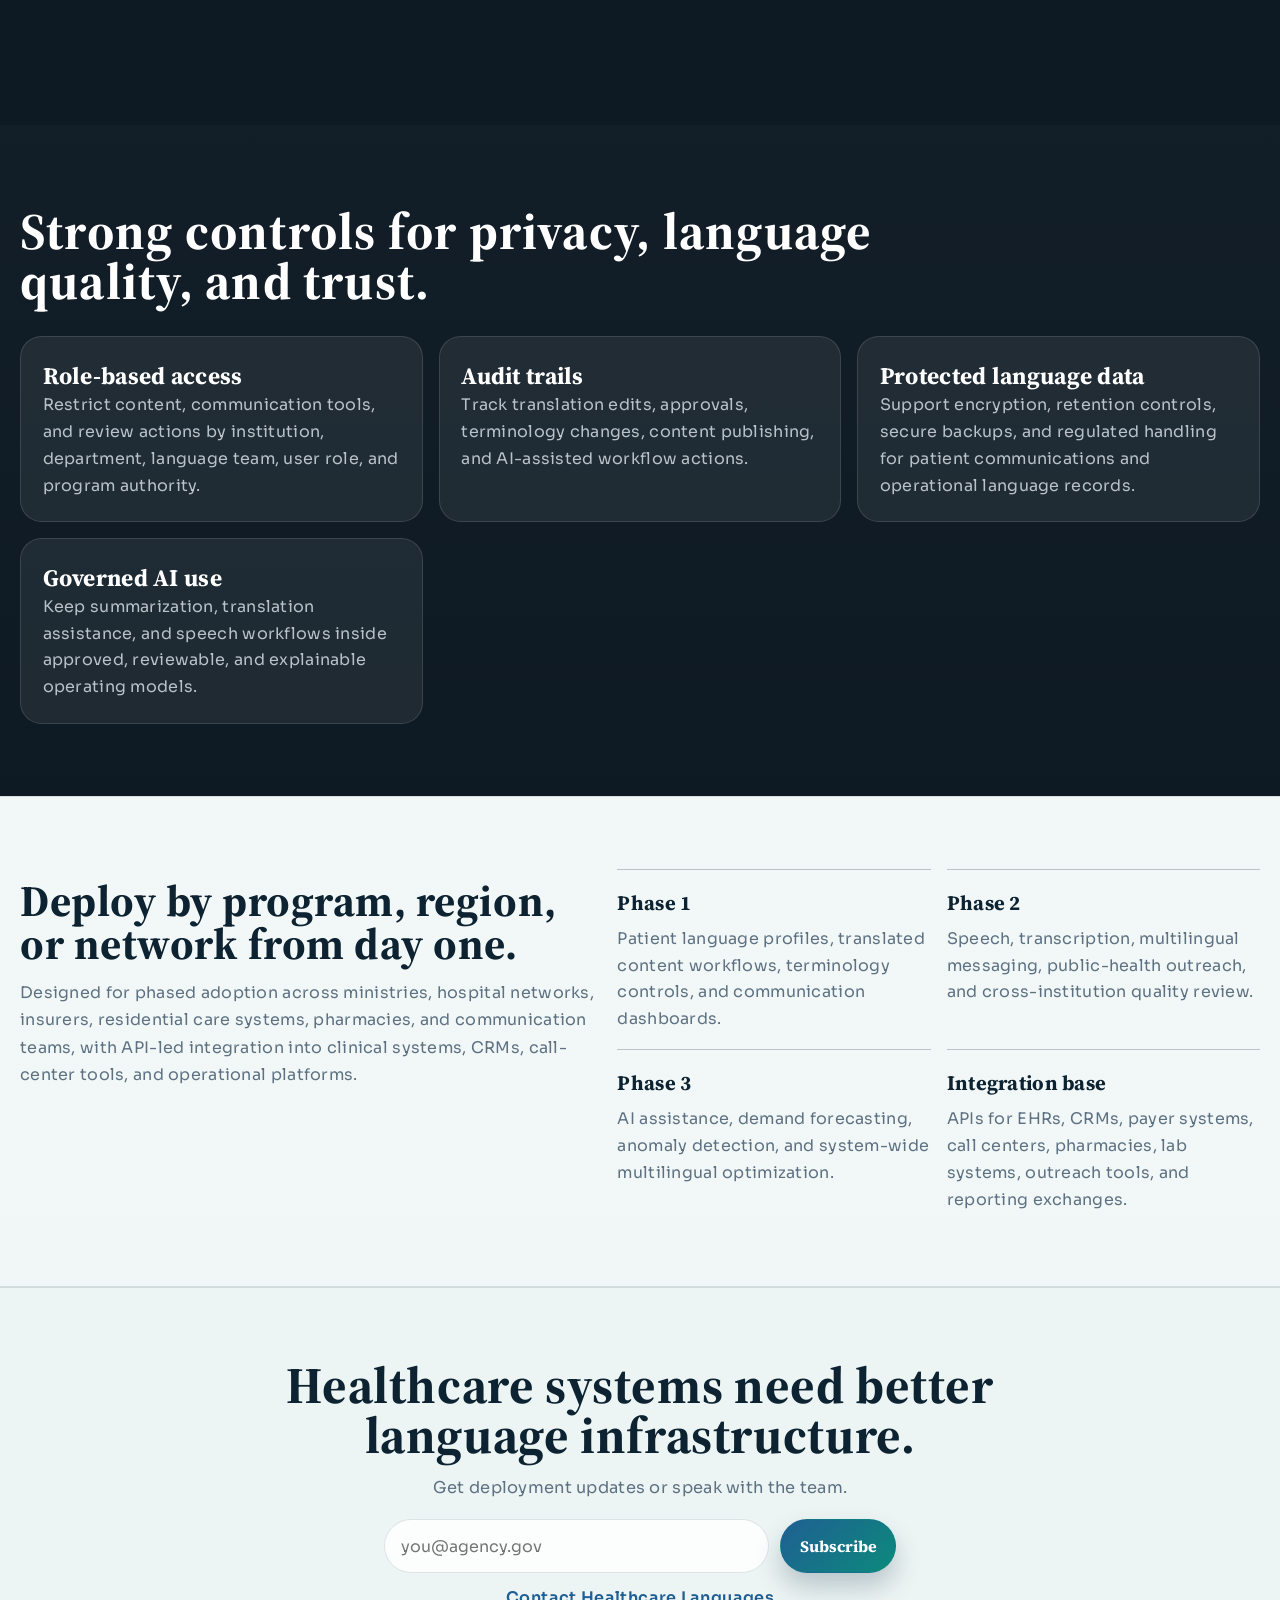
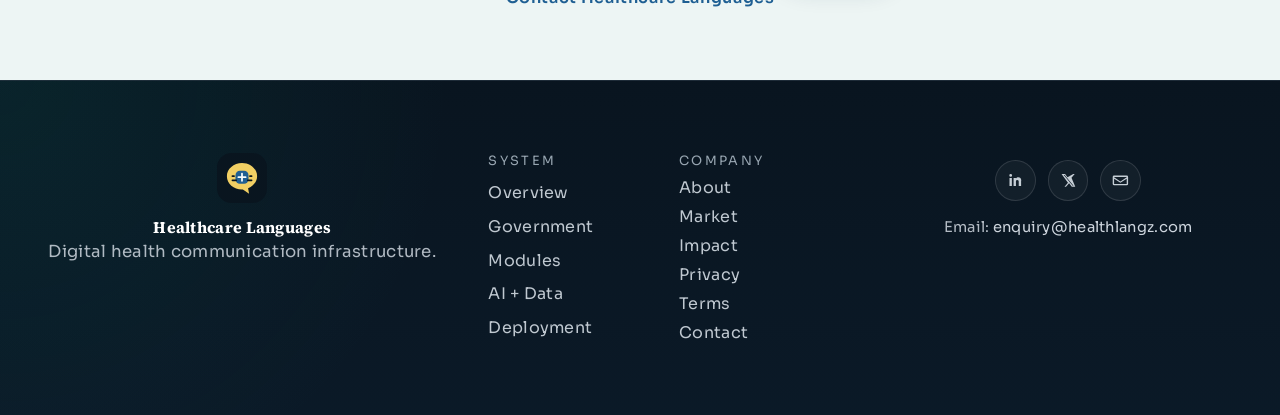
==== commit 264a6d7a: "Update index.html" ====
--- a/index.html
+++ b/index.html
@@ -448,7 +448,7 @@
           </a>
         </div>
         <div class="footer-social-contact">
-          <p>Email: <a href="mailto:enquiry@healthlangs.com">enquiry@healthlangs.com</a></p>
+          <p>Email: <a href="mailto:enquiry@healthlangz.com">enquiry@healthlangz.com</a></p>
           
         </div>
       </div>
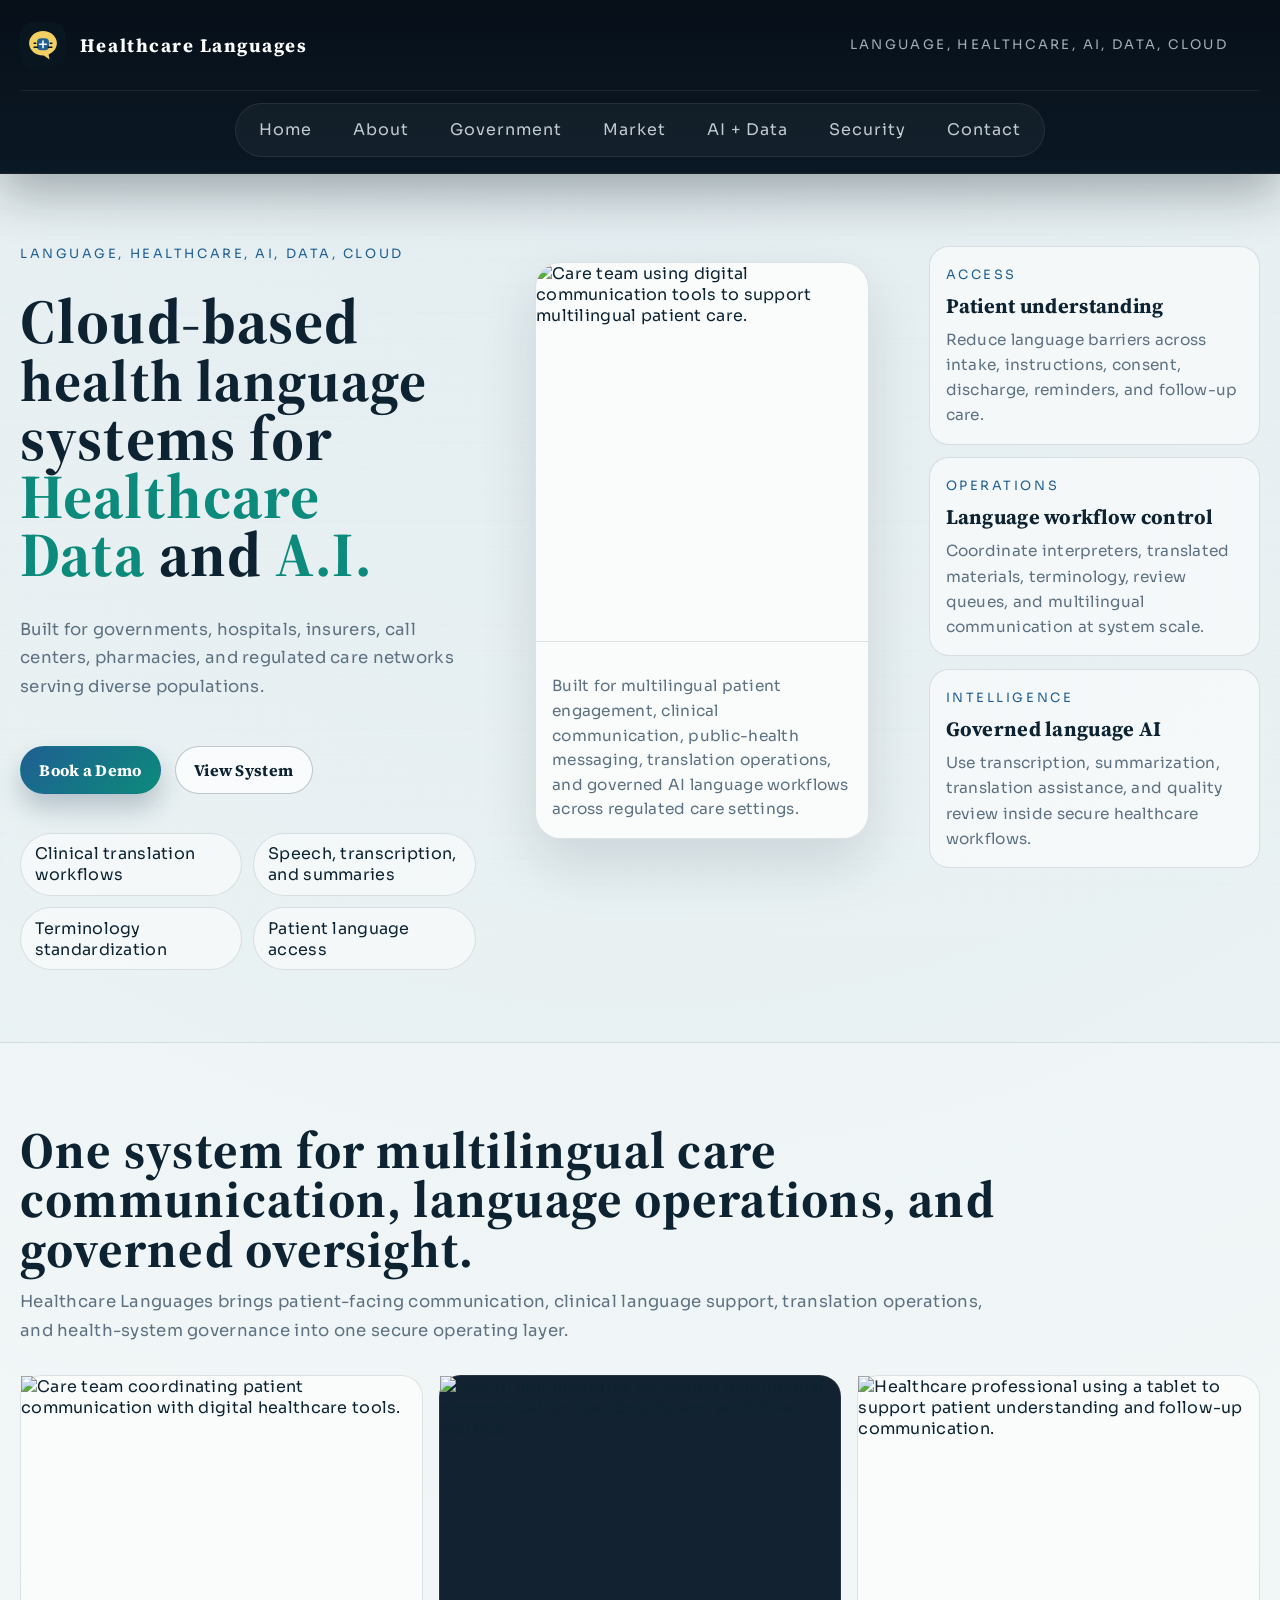
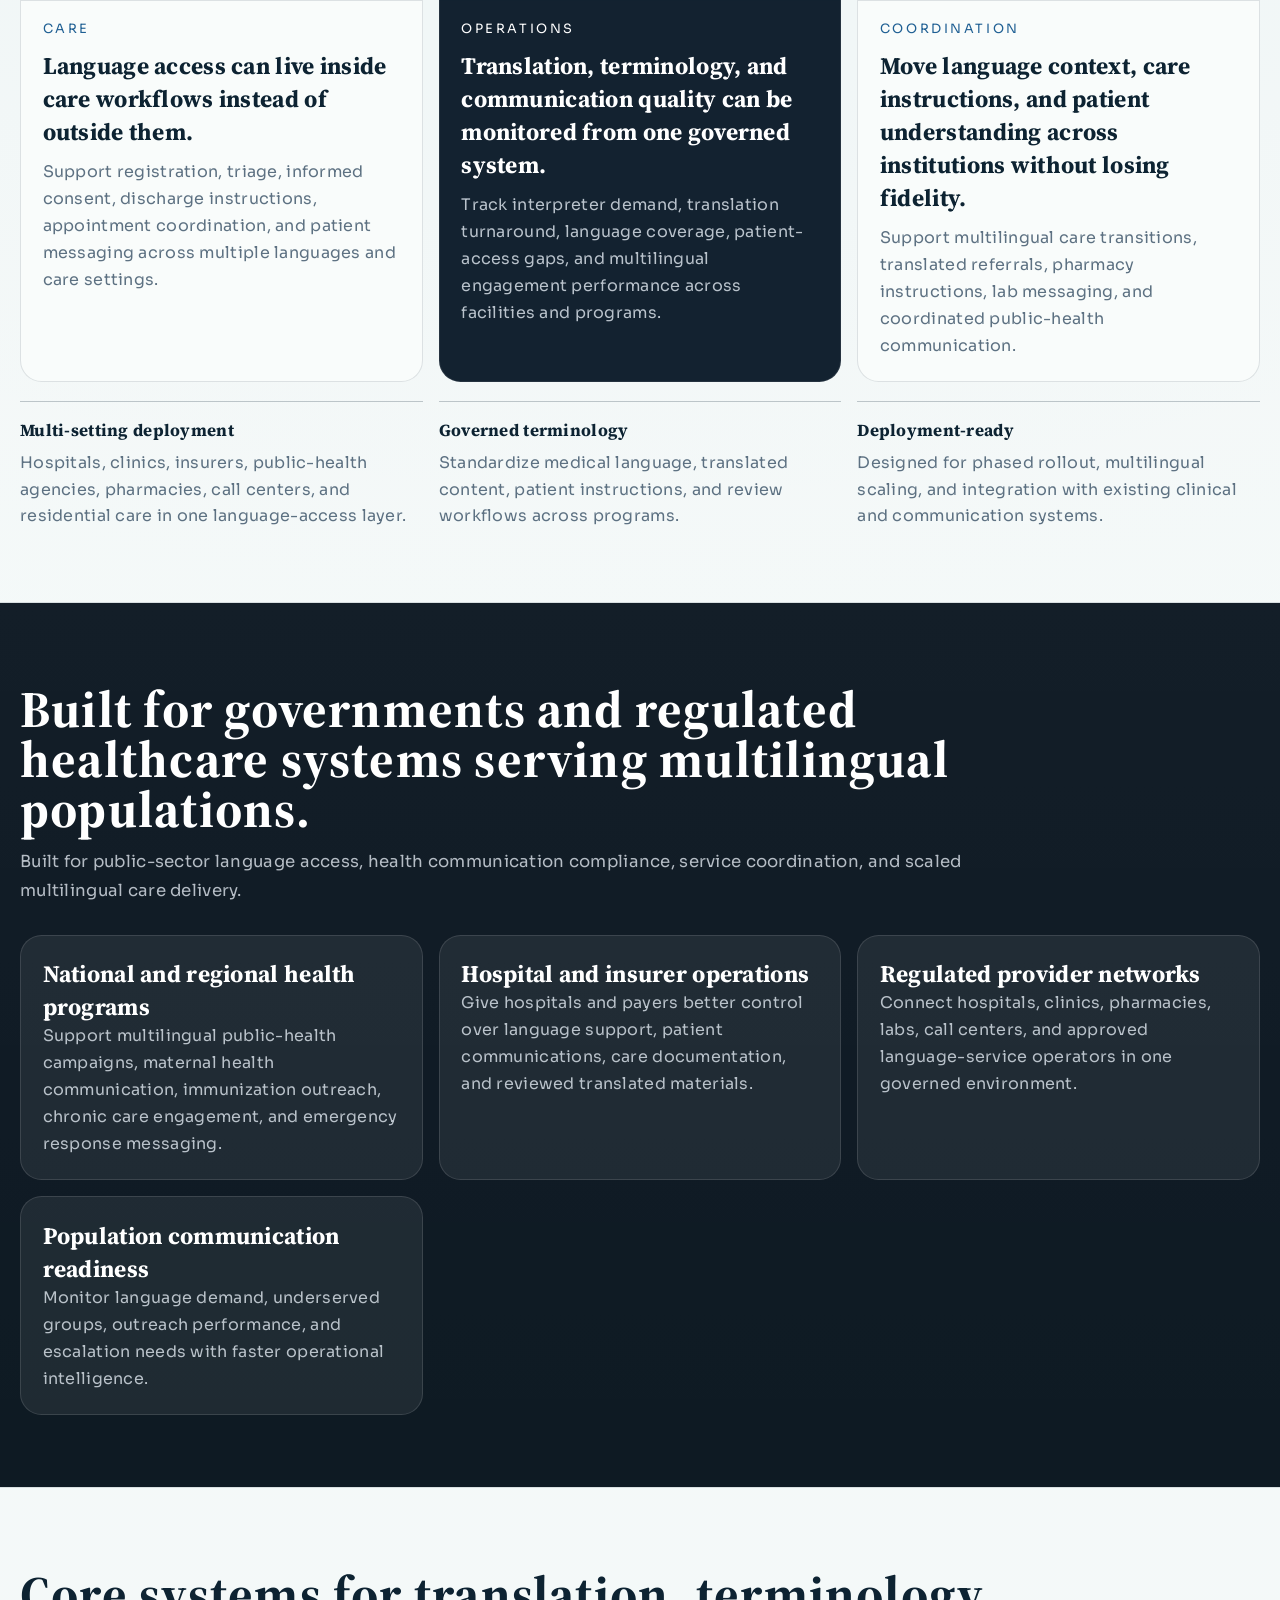
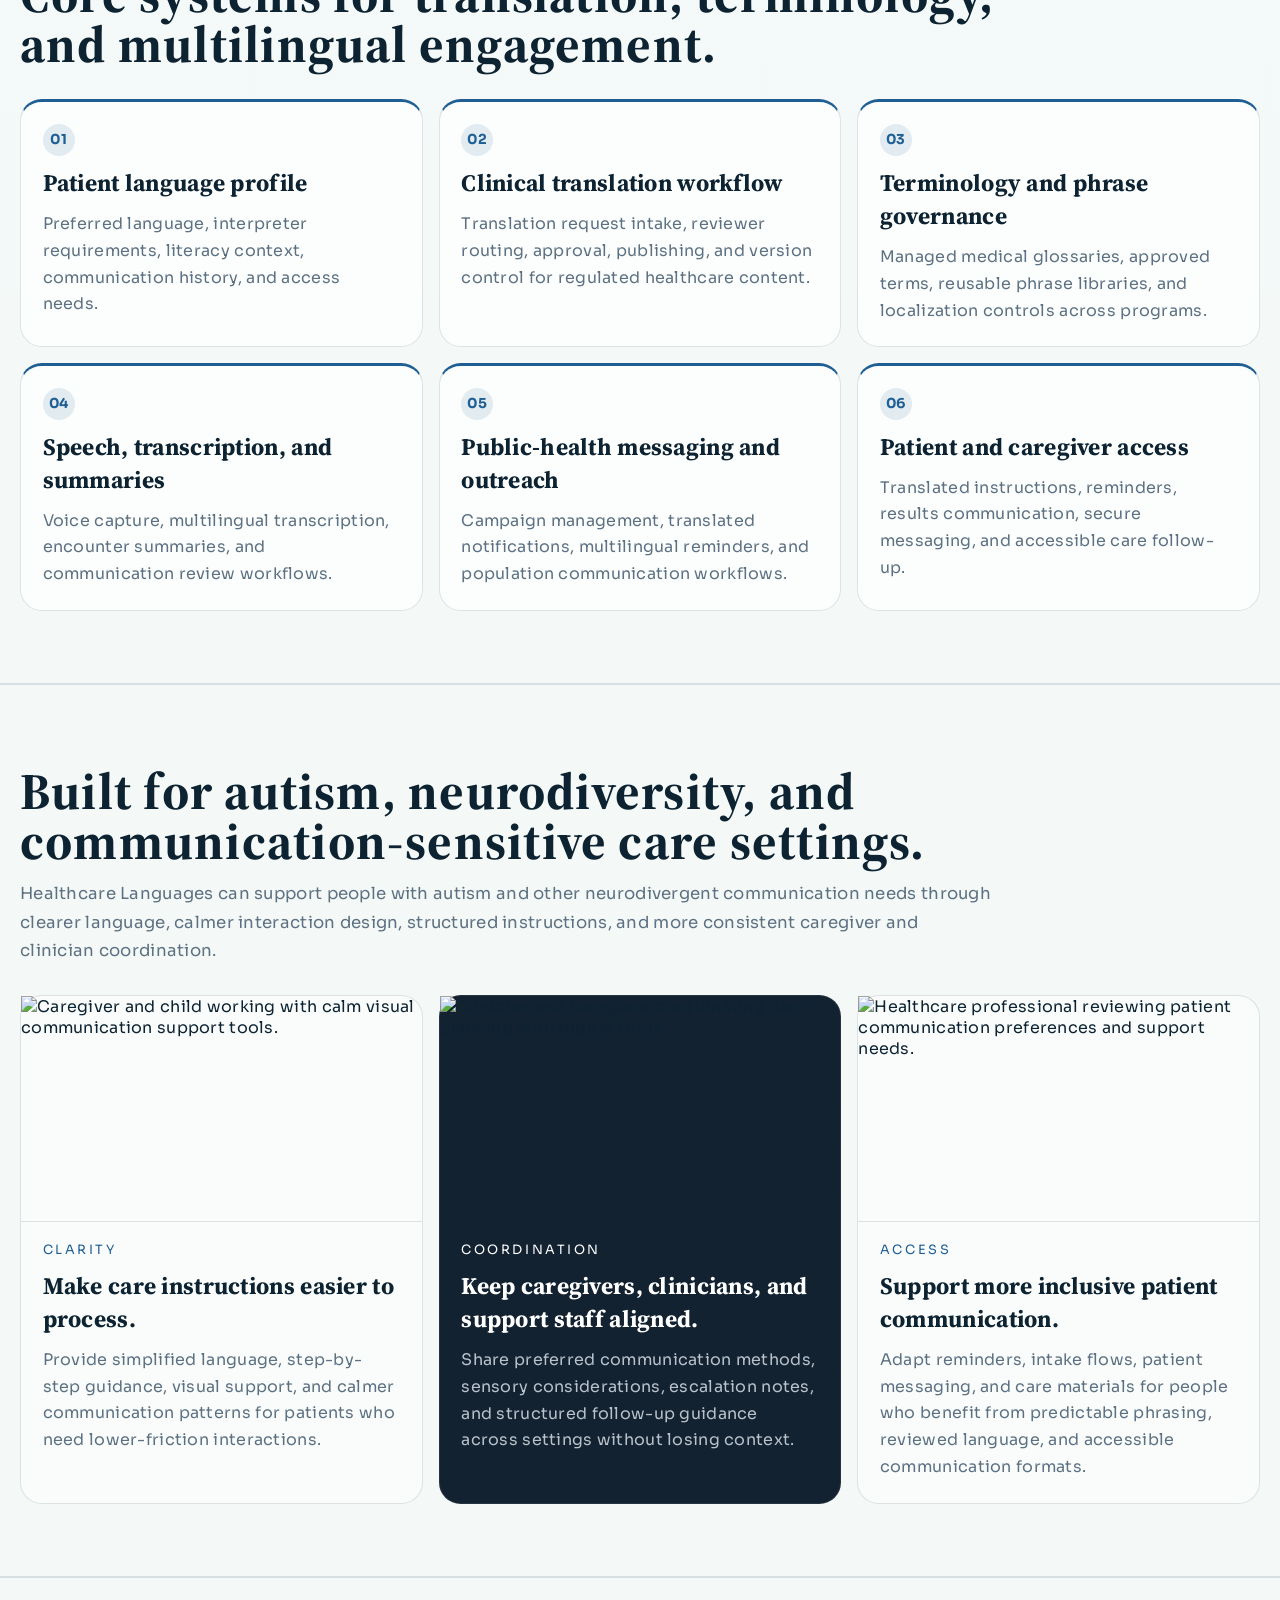
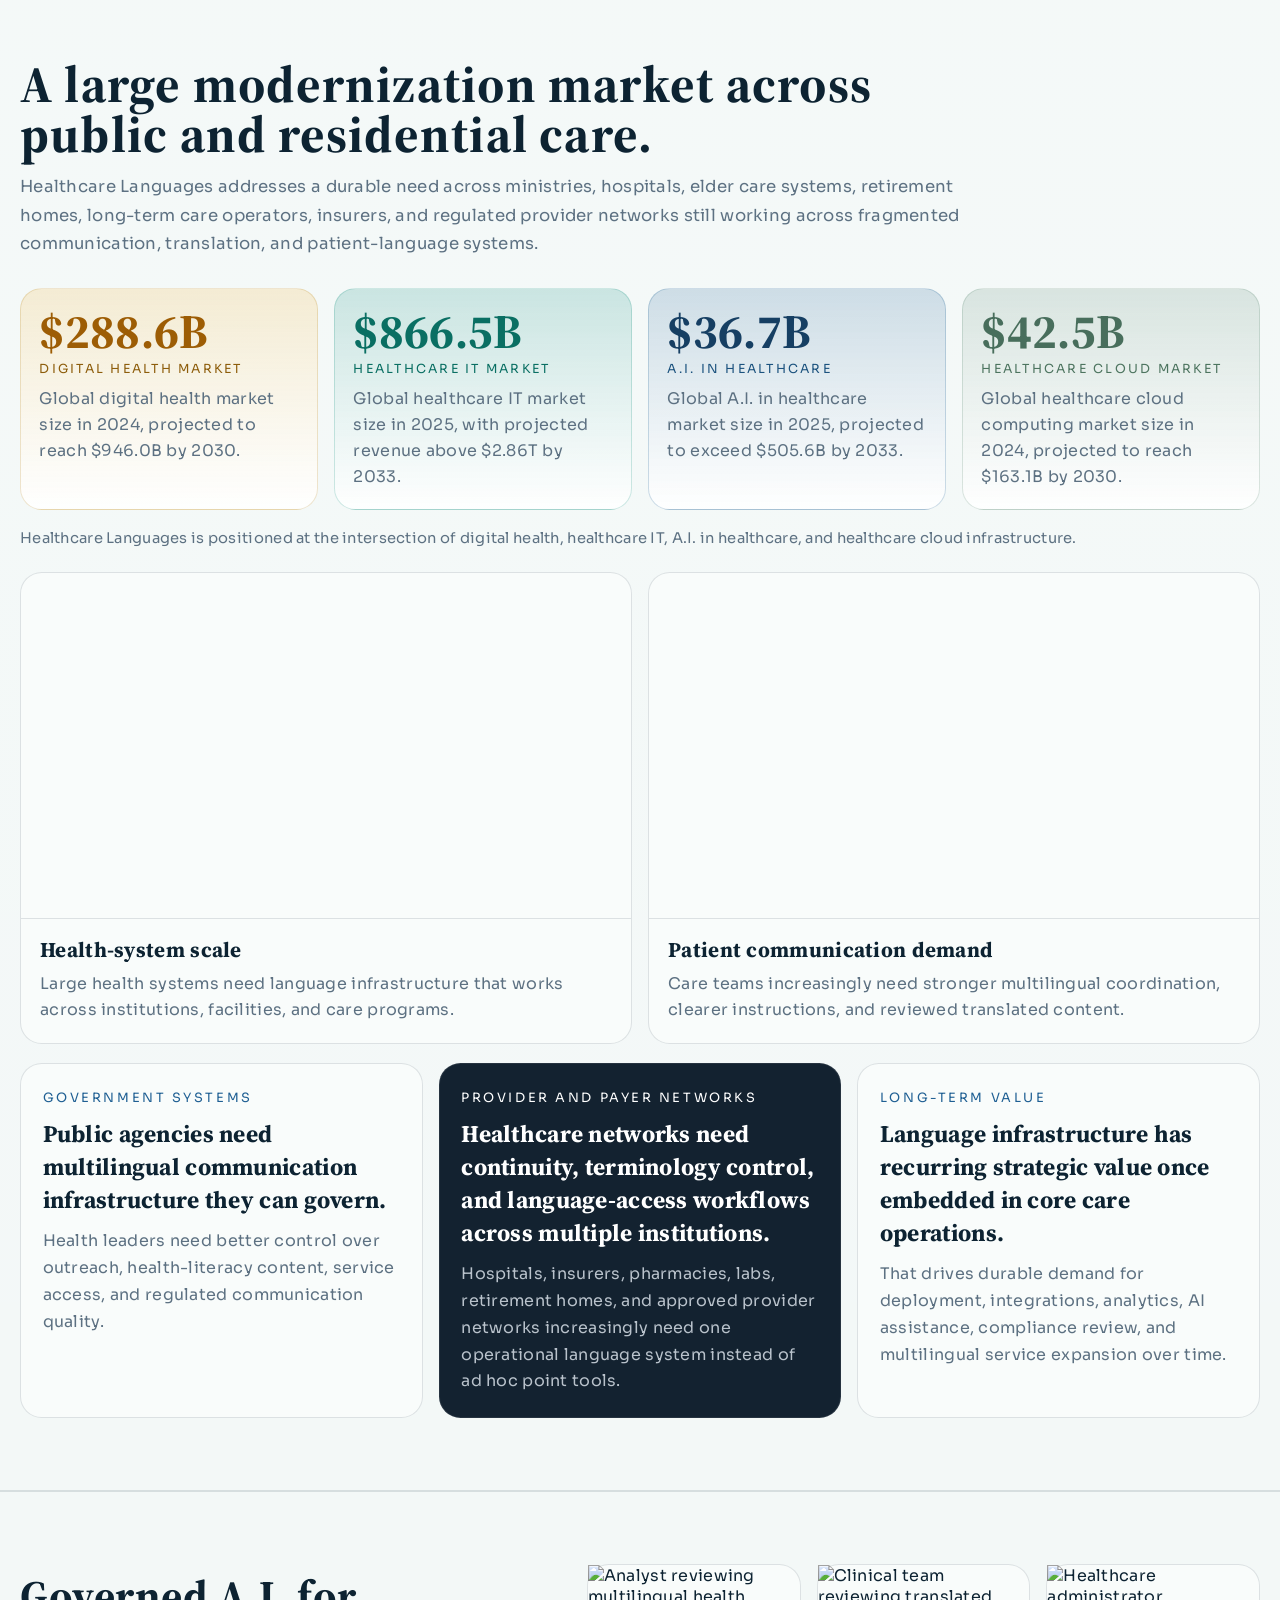
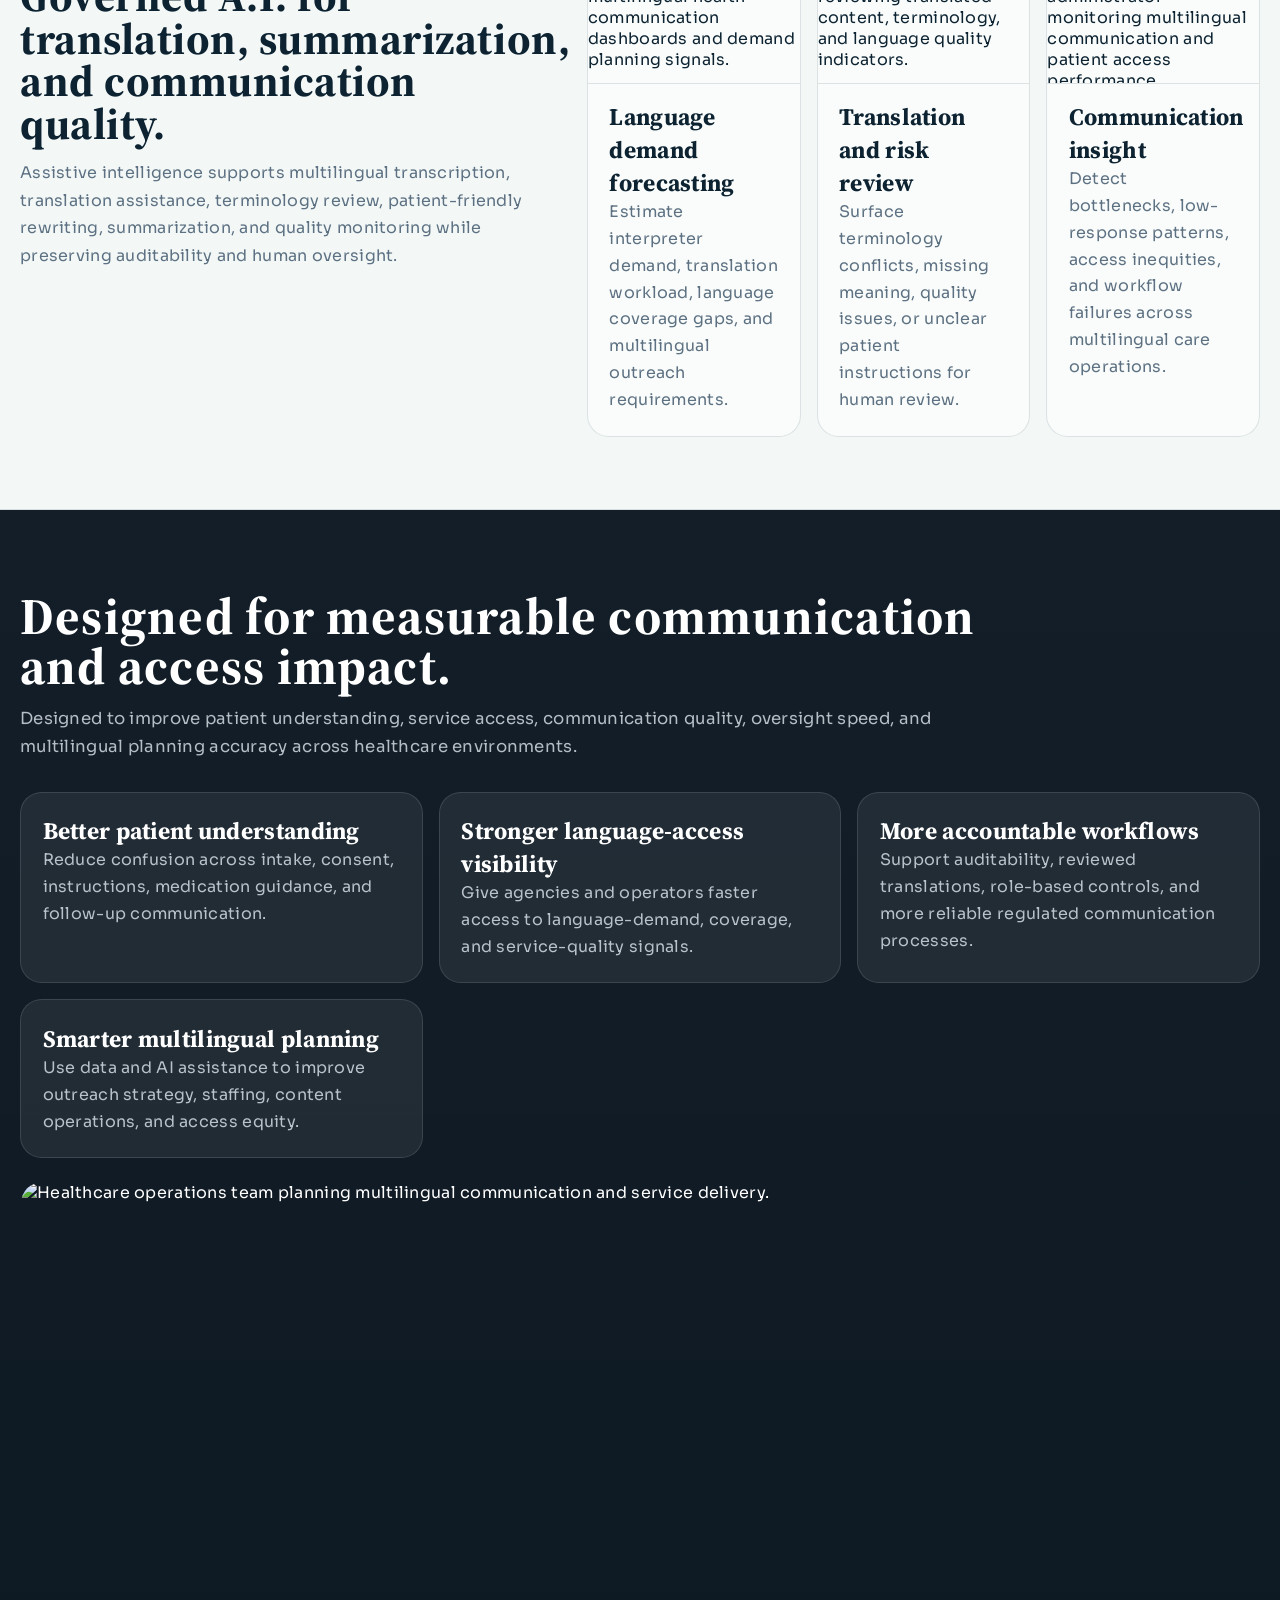
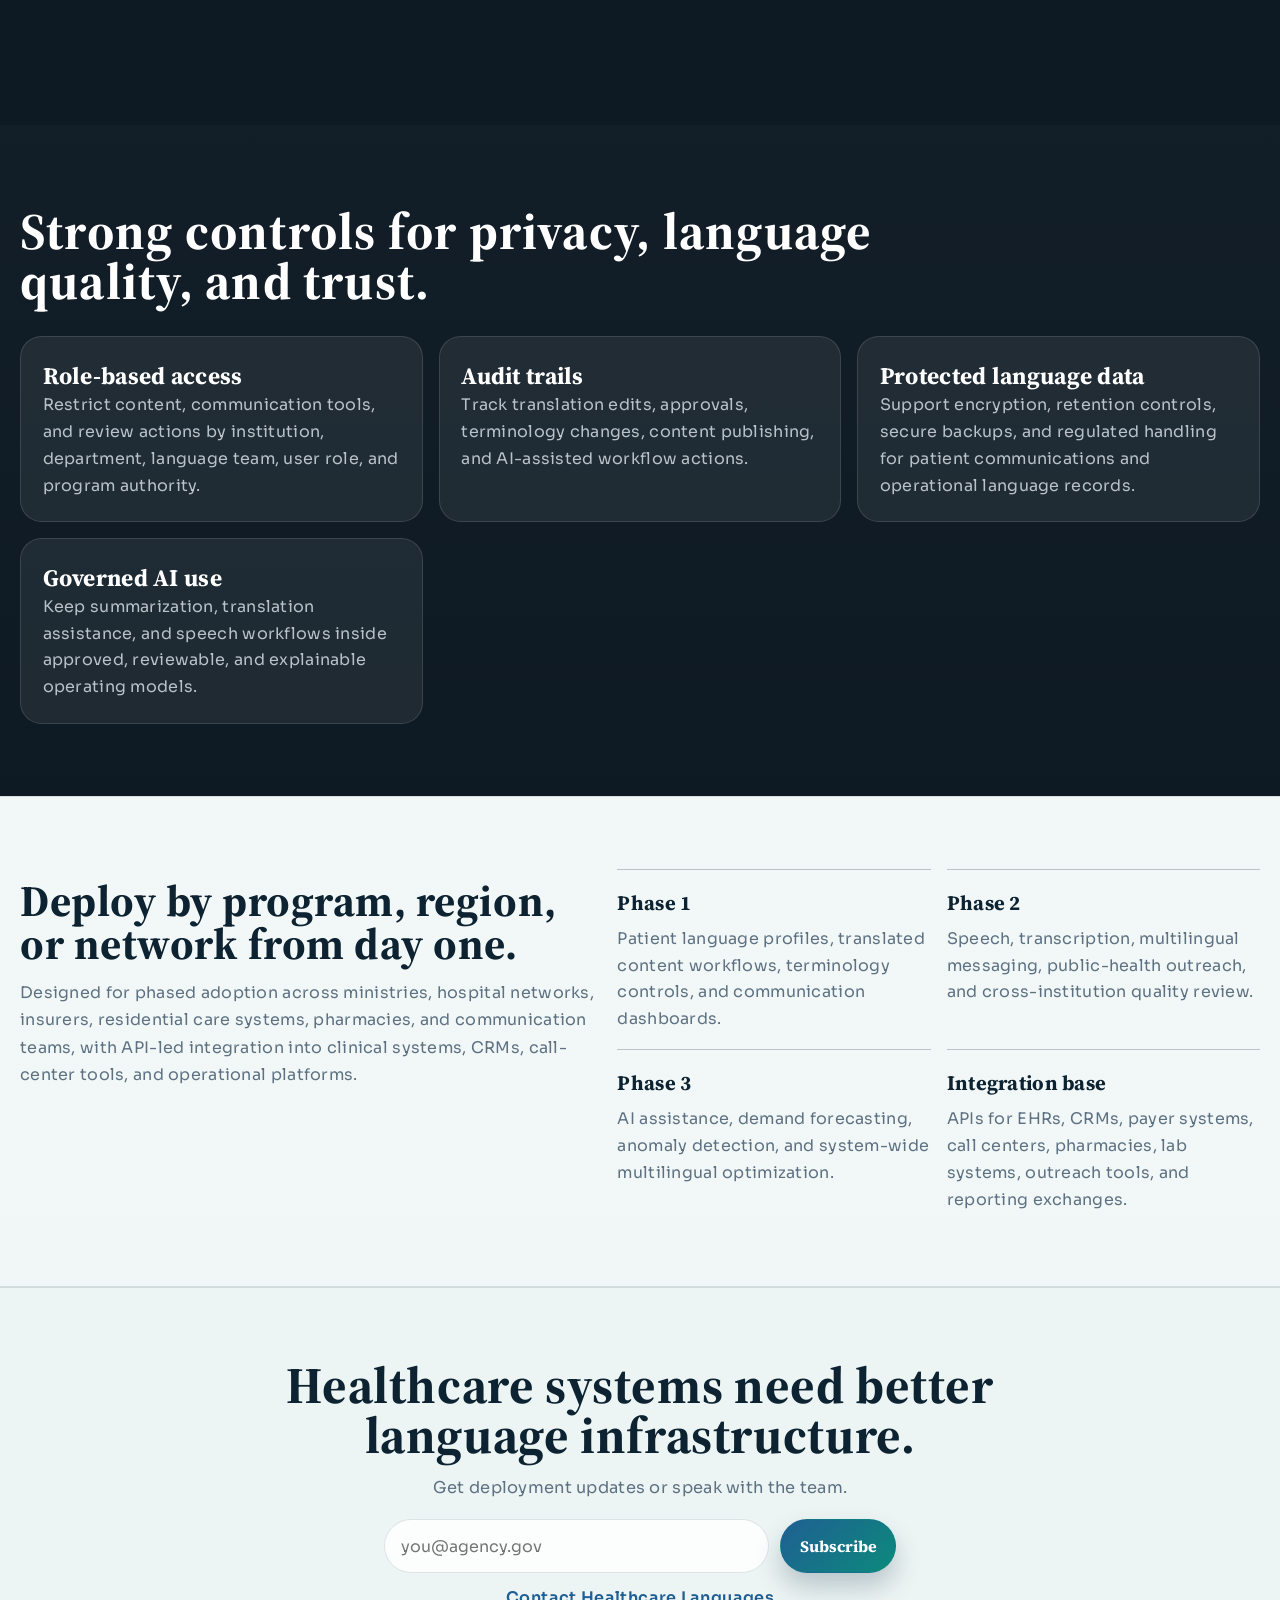
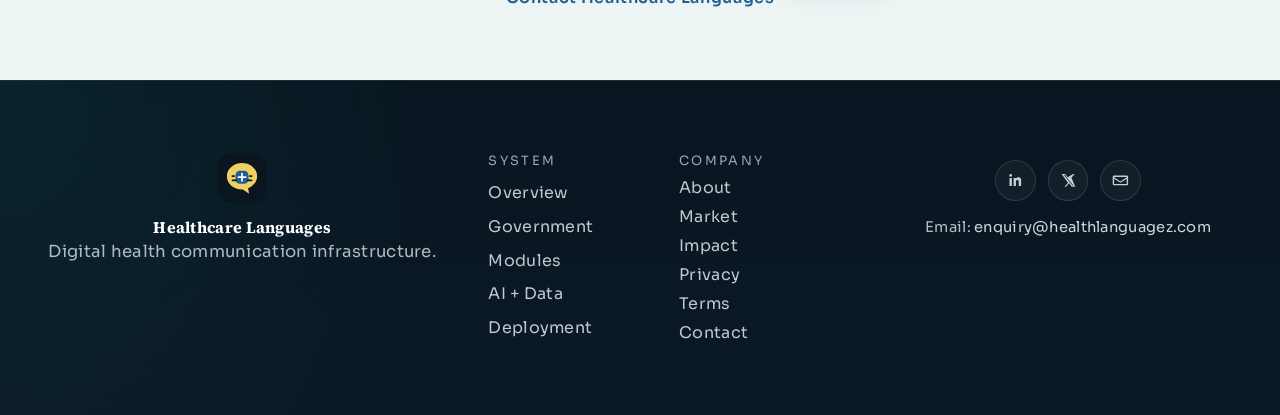
==== commit 8d2f652e: "Update index.html" ====
--- a/index.html
+++ b/index.html
@@ -448,7 +448,7 @@
           </a>
         </div>
         <div class="footer-social-contact">
-          <p>Email: <a href="mailto:enquiry@healthlangz.com">enquiry@healthlangz.com</a></p>
+          <p>Email: <a href="mailto:enquiry@healthlanguagez.com">enquiry@healthlanguagez.com</a></p>
           
         </div>
       </div>
